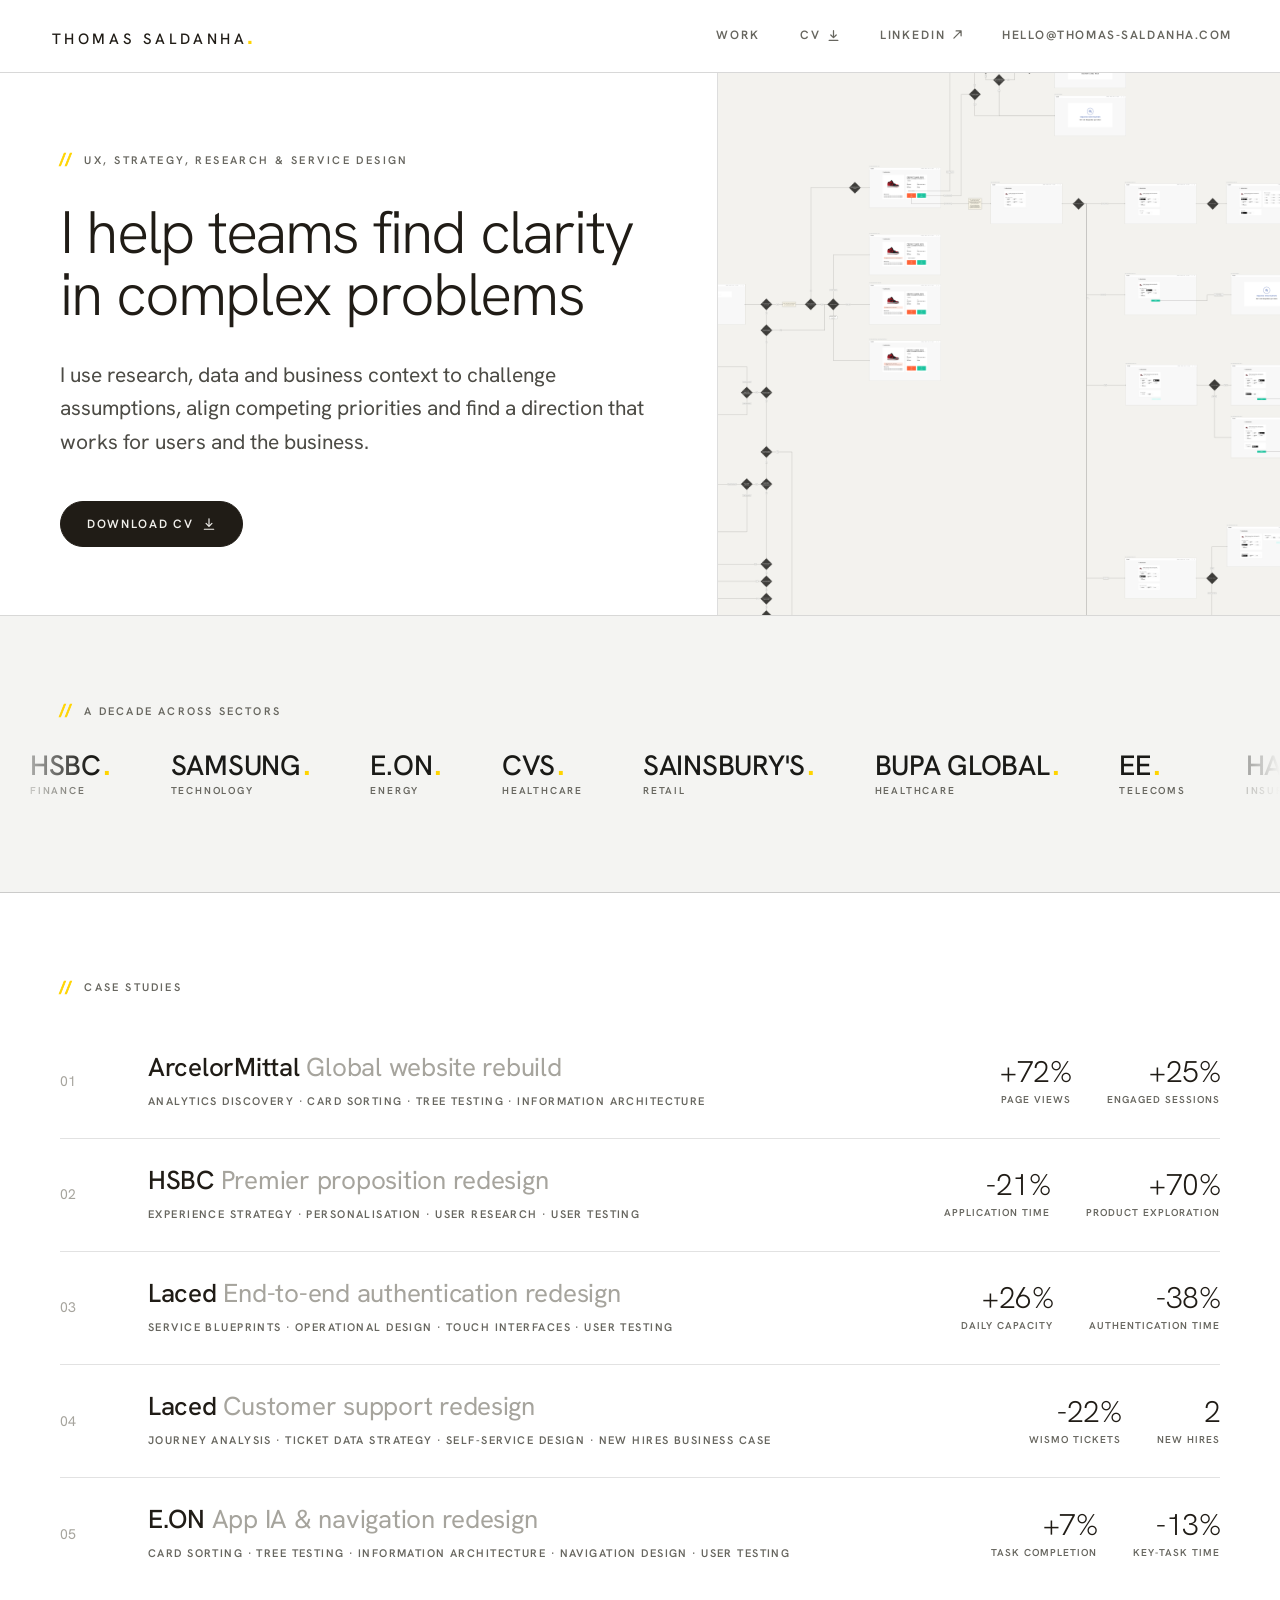
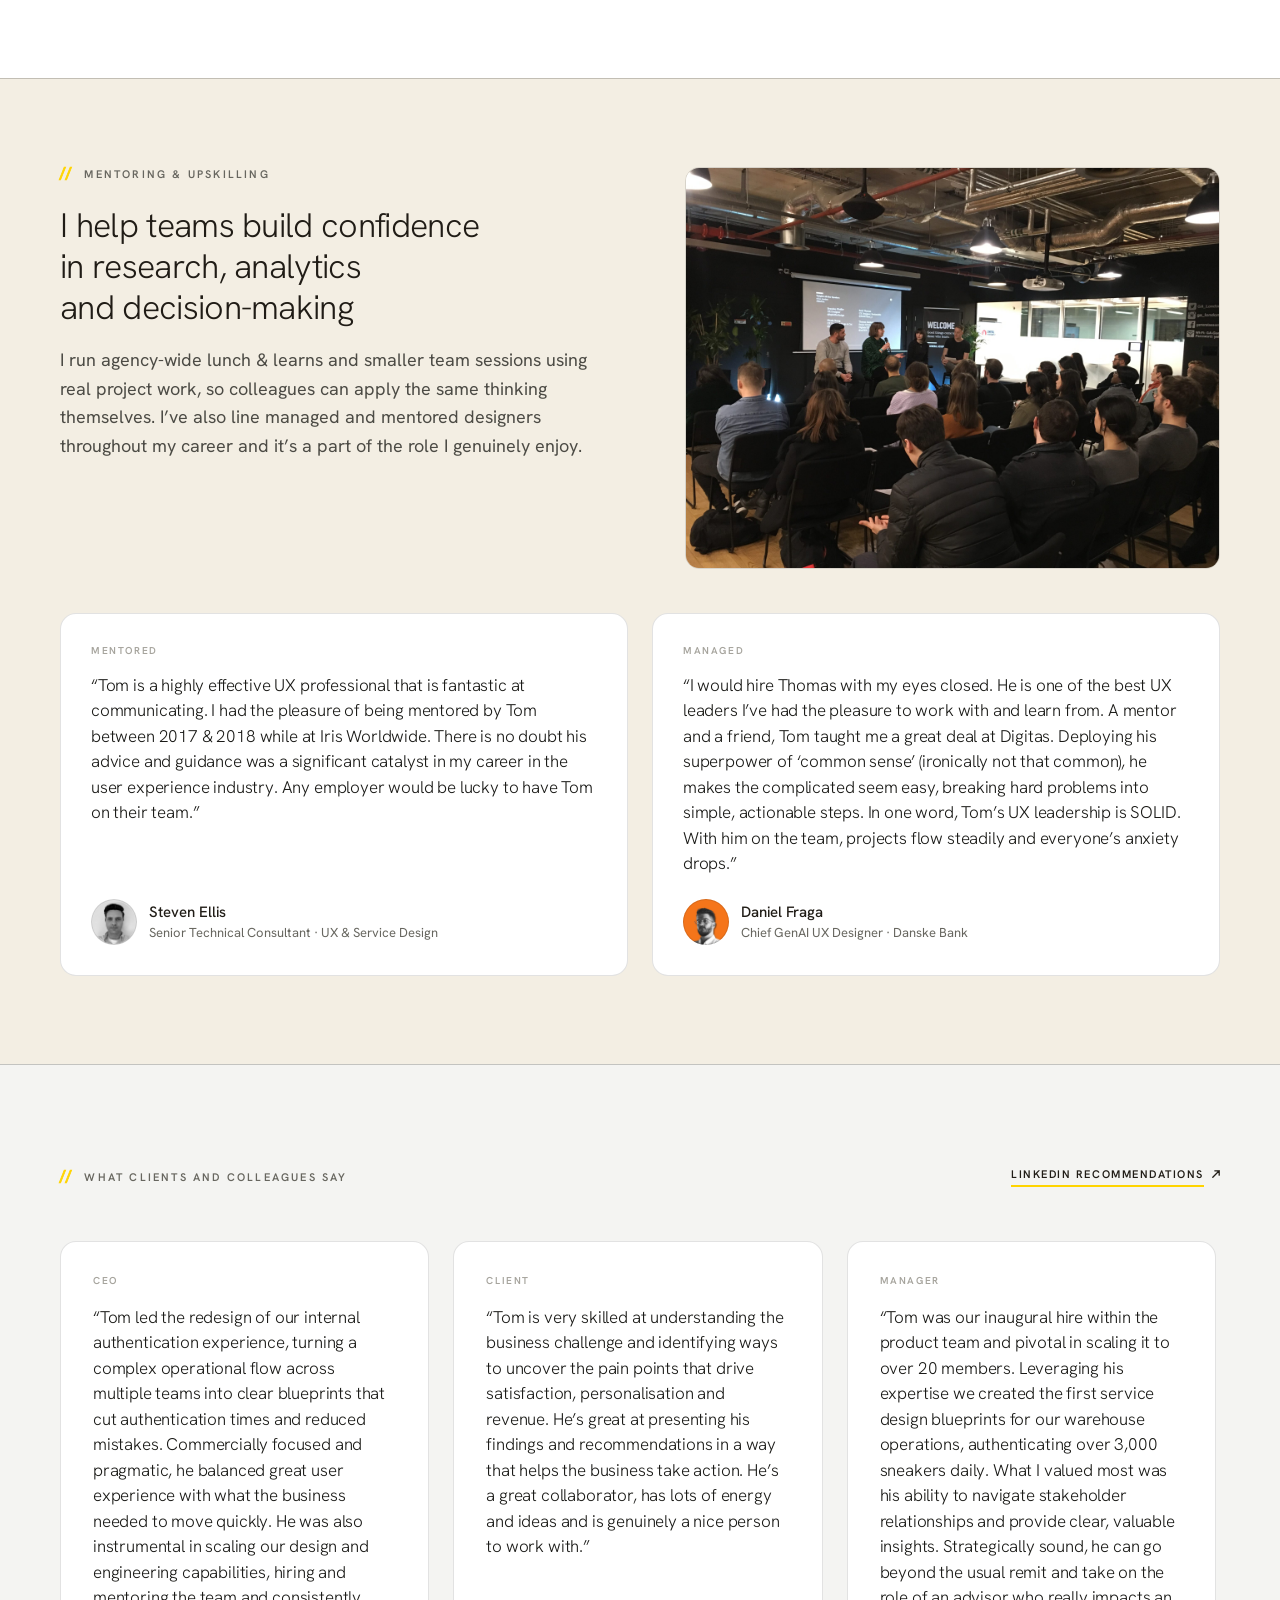
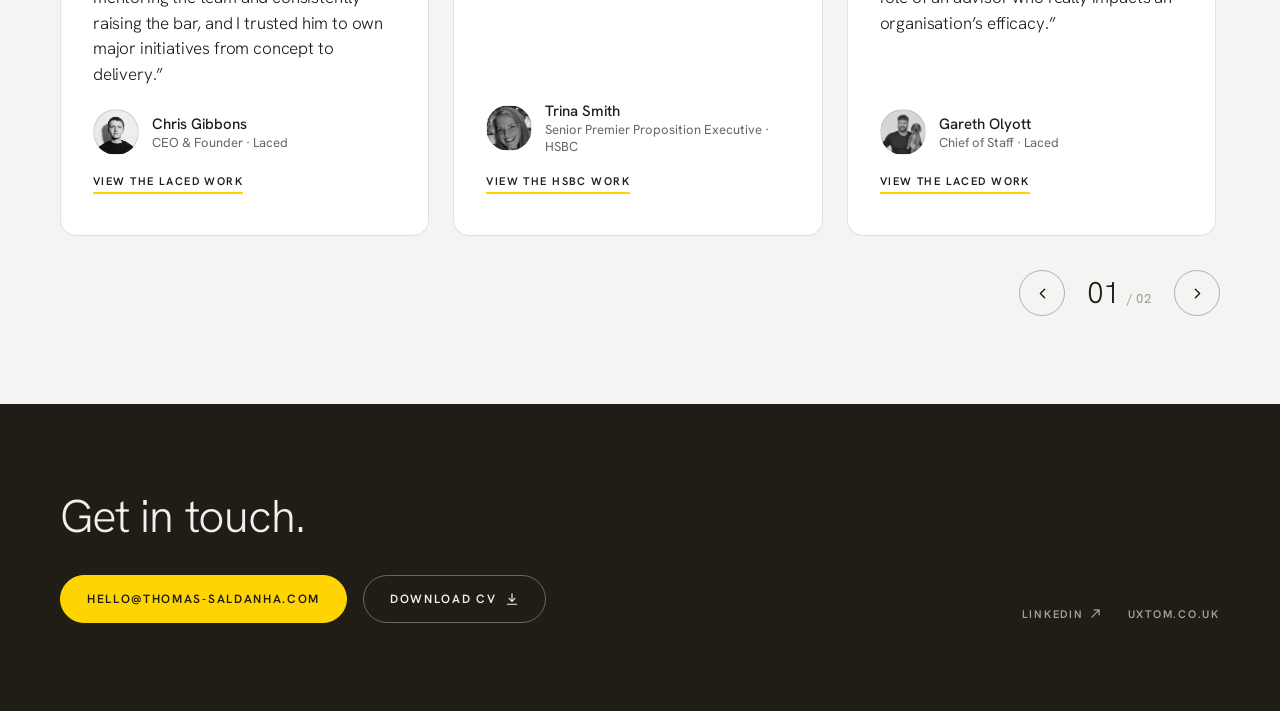
==== index.html @ 16b94a8b "Initial commit" ====
<!DOCTYPE html>
<html lang="en-GB">
<head>
<meta charset="utf-8">
<meta name="viewport" content="width=device-width, initial-scale=1">
<title>Thomas Saldanha · UX and product design leader</title>
<meta name="description" content="Thomas Saldanha, UX and product design leader in London. Research, strategy and service design for ArcelorMittal, HSBC, E.ON and Laced, and what each delivered.">
<meta name="google-site-verification" content="fc5AT7ZWq8FnnyHvEdb3cRI6tNl9PcYJxGD0JSu2aSY">
<!-- Canonical and share metadata. These are the only ABSOLUTE urls on the site;
     every other path is relative. Open Graph requires it: a relative og:image or
     og:url is ignored by every crawler, so they cannot follow the site's usual
     convention. This also means the share preview only resolves once the site is
     live at www.uxtom.co.uk. -->
<link rel="canonical" href="https://www.uxtom.co.uk/">
<meta property="og:type" content="website">
<meta property="og:site_name" content="Thomas Saldanha">
<meta property="og:locale" content="en_GB">
<meta property="og:url" content="https://www.uxtom.co.uk/">
<meta property="og:title" content="Thomas Saldanha · UX and product design leader">
<meta property="og:description" content="Thomas Saldanha, UX and product design leader in London. Research, strategy and service design for ArcelorMittal, HSBC, E.ON and Laced, and what each delivered.">
<meta name="twitter:card" content="summary_large_image">
<meta name="twitter:title" content="Thomas Saldanha · UX and product design leader">
<meta name="twitter:description" content="Thomas Saldanha, UX and product design leader in London. Research, strategy and service design for ArcelorMittal, HSBC, E.ON and Laced, and what each delivered.">
<meta property="og:image" content="https://www.uxtom.co.uk/og-image.png">
<meta property="og:image:width" content="1200">
<meta property="og:image:height" content="630">
<meta property="og:image:alt" content="Thomas Saldanha, UX and product design leader. I help teams find clarity in complex problems.">
<meta name="twitter:image" content="https://www.uxtom.co.uk/og-image.png">
<link rel="icon" href="favicon.ico" sizes="any">
<link rel="icon" type="image/png" sizes="32x32" href="favicon-32.png">
<link rel="icon" type="image/png" sizes="16x16" href="favicon-16.png">
<link rel="apple-touch-icon" sizes="180x180" href="apple-touch-icon.png">
<link rel="preconnect" href="https://fonts.googleapis.com">
<link rel="preconnect" href="https://fonts.gstatic.com" crossorigin="">
<link href="https://fonts.googleapis.com/css2?family=Hanken+Grotesk:wght@300;400;500;600;700&amp;display=swap" rel="stylesheet">
<link rel="stylesheet" href="styles.css">
<script>
/* Breakpoint contract (SHIP-MANIFEST.md):
     >= 1200px  the desktop design, bands edge to edge, content column capped at
                1680px (all of that is in styles.css, no JS involved)
     900–1199px the same desktop design, scaled proportionally to the viewport
     < 900px    the mobile design, its 440px column growing fluidly

   The 900–1199px band is a geometric scale, not a re-layout: the page is laid
   out at 1200px, the bottom of the desktop band, and then transformed, so
   nothing re-wraps and 1199px is continuous with 1200px. .viewport carries the
   resulting height (and clips the layout overflow, `clip` rather than `hidden`
   so it never becomes a scroll container that could jump on keyboard focus).

   Per-view count on the testimonial carousel is the one interactive value that
   differs between the two designs, so it is set here rather than in CSS. */
(function(){
  var W = 1200, MIN = 900, root = document.documentElement, page, host, last;

  /* Figures scale uniformly with the column. --k is the only thing computed
     here: a figure cell's current width over data-fit, the width it had at the
     authored 1320px. The CSS then zooms the cell by it, so the image inside
     keeps its authored geometry and simply paints larger. It has to be computed
     in script because CSS cannot divide one length by another.

     Measuring the zoomed element is not circular: zoom scales an element's
     contents, not the box its parent lays out, so the rect stays the track
     width whatever --k is. */
  function figures(w){
    /* --bleed is the distance from the capped column's edge to the viewport's,
       for the modules drawn to run off the page. It has to be measured here
       rather than written in CSS: the same max((100% - cap) / 2) the bands use
       would re-resolve its 100% against whichever child read it. */
    var p = document.querySelector('.page');
    if (p) p.style.setProperty('--bleed',
      Math.max(0, (p.getBoundingClientRect().width - 1680) / 2).toFixed(2) + 'px');
    document.querySelectorAll('[data-fit]').forEach(function(el){
      if (w < MIN){ el.style.removeProperty('--k'); return; }
      var k = Math.max(1, el.getBoundingClientRect().width / parseFloat(el.getAttribute('data-fit')));
      el.style.setProperty('--k', k.toFixed(4));
    });
  }

  function fit(){
    page = page || document.querySelector('.page');
    host = host || document.querySelector('.viewport');
    /* The breakpoint has to be decided the way the media query decides it.
       A media query measures innerWidth, which includes a classic scrollbar;
       documentElement.clientWidth excludes it. Between them the CSS served the
       desktop design while this script still thought it was mobile, so .page
       stayed 1200px wide, unscaled, inside an 885px viewport and .viewport
       clipped the right third away. So: innerWidth picks the design, and
       clientWidth, the box the page actually has to fit in, sets the scale. */
    var w = innerWidth || root.clientWidth, desktop = w >= MIN,
        s = desktop ? Math.min(1, root.clientWidth / W) : 1;
    if (s !== last){ root.style.setProperty('--page-scale', String(s)); last = s; }
    figures(w);
    if (page && host) host.style.height = s < 1 ? Math.ceil(page.offsetHeight * s) + 'px' : '';
    var t = document.querySelector('[data-carousel-track-el="tst"]');
    if (t) t.setAttribute('data-carousel-perview', desktop ? '3' : '1');
  }
  fit();
  addEventListener('resize', fit);
  addEventListener('load', fit);
  document.addEventListener('DOMContentLoaded', function(){
    fit();
    /* catches height changes from font/image load and width changes that fire no
       resize event, such as the scrollbar appearing */
    if (window.ResizeObserver){
      var ro = new ResizeObserver(fit);
      ro.observe(document.querySelector('.page'));
      ro.observe(root);
    }
  });
})();
</script>
<!-- Microsoft Clarity, project y4a8k7mdho. Session recording and heatmaps.
     Loads async and injects its own tag, so it cannot block first paint; it sits
     at the end of <head> so it never competes with the stylesheet or the fonts
     for the connection. The only third-party request on the site besides Google
     Fonts. Sets cookies and records behaviour, so it is in scope for GDPR
     consent: there is no cookie banner on this site, which was a deliberate
     call, not an oversight. -->
<script type="text/javascript">
    (function(c,l,a,r,i,t,y){
        c[a]=c[a]||function(){(c[a].q=c[a].q||[]).push(arguments)};
        t=l.createElement(r);t.async=1;t.src="https://www.clarity.ms/tag/"+i;
        y=l.getElementsByTagName(r)[0];y.parentNode.insertBefore(t,y);
    })(window, document, "clarity", "script", "y4a8k7mdho");
</script>
</head>
<body>

<div class="viewport">
<div class="page">

  <header class="nav">
    <a class="brand" href="./">Thomas Saldanha<span class="brand-dot">.</span></a>
    <nav class="nav-links">
      <a href="#work"><span>Work</span></a>
      <a class="nav-cv" href="cv/thomas-saldanha-cv.pdf" target="_blank" rel="noopener"><span>CV</span><svg width="13" height="13" viewBox="0 0 24 24" fill="none" stroke="currentColor" stroke-width="2.3" stroke-linecap="round" stroke-linejoin="round" class="dl13" aria-hidden="true"><path d="M12 3v12"></path><path d="M7 11l5 5 5-5"></path><path d="M4 21h16"></path></svg></a>
      <a class="nav-linkedin" href="https://www.linkedin.com/in/thomassaldanha/" target="_blank" rel="noopener"><span>LinkedIn</span><svg width="9" height="9" viewBox="0 0 10 10" fill="none" class="ext9" aria-hidden="true"><path d="M1 9L9 1M9 1H3.5M9 1V6.5" stroke="currentColor" stroke-width="1.4" stroke-linecap="round" stroke-linejoin="round"></path></svg></a>
      <a class="nav-email" href="mailto:hello@thomas-saldanha.com"><span>hello@thomas-saldanha.com</span></a>
    </nav>
    <button class="nav-burger" type="button" data-nav-toggle aria-label="Open menu" aria-expanded="false" aria-controls="nav-menu"><span></span><span></span></button>
  </header>

  <section class="hero">
    <div class="hero-copy">
      <div class="kicker-row kicker-row--hero"><span class="mark">//</span><span class="kicker kicker--hero">UX, Strategy, research &amp; service design</span></div>
      <h1 class="hero-title">I help teams find clarity in complex problems</h1>
      <p class="hero-lede">I use research, data and business context to challenge assumptions, align competing priorities and find a direction that works for users and the business.</p>
      <div class="hero-cta">
        <a class="btn-outline" href="cv/thomas-saldanha-cv.pdf" target="_blank" rel="noopener"><span class="btn-outline-label">Download CV</span><svg width="14" height="14" viewBox="0 0 24 24" fill="none" stroke="currentColor" stroke-width="2" stroke-linecap="round" stroke-linejoin="round" class="icon14" aria-hidden="true"><path d="M12 3v12"></path><path d="M7 11l5 5 5-5"></path><path d="M4 21h16"></path></svg></a>
      </div>
    </div>
    <div class="hero-media" data-fit="580.8"><img src="./screenshot-2026-06-30-at-15-13-18-mr4y82zv.png" alt="Service-design decision logic from a Laced returns and authentication project"></div>
  </section>

  <section class="marquee-band">
    <div class="kicker-row kicker-row--marquee"><span class="mark">//</span><span class="kicker kicker--marquee">A decade across sectors</span></div>
    <div class="marquee">
      <div class="marquee-track">
        <span class="mq-item"><span class="mq-col"><span class="mq-name">HSBC</span><span class="mq-sector">Finance</span></span></span>
        <span class="mq-item"><span class="mq-col"><span class="mq-name">Samsung</span><span class="mq-sector">Technology</span></span></span>
        <span class="mq-item"><span class="mq-col"><span class="mq-name">E.ON</span><span class="mq-sector">Energy</span></span></span>
        <span class="mq-item"><span class="mq-col"><span class="mq-name">CVS</span><span class="mq-sector">Healthcare</span></span></span>
        <span class="mq-item"><span class="mq-col"><span class="mq-name">Sainsbury's</span><span class="mq-sector">Retail</span></span></span>
        <span class="mq-item"><span class="mq-col"><span class="mq-name">Bupa Global</span><span class="mq-sector">Healthcare</span></span></span>
        <span class="mq-item"><span class="mq-col"><span class="mq-name">EE</span><span class="mq-sector">Telecoms</span></span></span>
        <span class="mq-item"><span class="mq-col"><span class="mq-name">Hastings Direct</span><span class="mq-sector">Insurance</span></span></span>
        <span class="mq-item"><span class="mq-col"><span class="mq-name">WACOM</span><span class="mq-sector">Technology</span></span></span>
        <span class="mq-item"><span class="mq-col"><span class="mq-name">ArcelorMittal</span><span class="mq-sector">Steel</span></span></span>
        <span class="mq-item"><span class="mq-col"><span class="mq-name">IMI</span><span class="mq-sector">Engineering</span></span></span>
        <span class="mq-half" aria-hidden="true">
          <span class="mq-item"><span class="mq-col"><span class="mq-name">HSBC</span><span class="mq-sector">Finance</span></span></span>
          <span class="mq-item"><span class="mq-col"><span class="mq-name">Samsung</span><span class="mq-sector">Technology</span></span></span>
          <span class="mq-item"><span class="mq-col"><span class="mq-name">E.ON</span><span class="mq-sector">Energy</span></span></span>
          <span class="mq-item"><span class="mq-col"><span class="mq-name">CVS</span><span class="mq-sector">Healthcare</span></span></span>
          <span class="mq-item"><span class="mq-col"><span class="mq-name">Sainsbury's</span><span class="mq-sector">Retail</span></span></span>
          <span class="mq-item"><span class="mq-col"><span class="mq-name">Bupa Global</span><span class="mq-sector">Healthcare</span></span></span>
          <span class="mq-item"><span class="mq-col"><span class="mq-name">EE</span><span class="mq-sector">Telecoms</span></span></span>
          <span class="mq-item"><span class="mq-col"><span class="mq-name">Hastings Direct</span><span class="mq-sector">Insurance</span></span></span>
          <span class="mq-item"><span class="mq-col"><span class="mq-name">WACOM</span><span class="mq-sector">Technology</span></span></span>
          <span class="mq-item"><span class="mq-col"><span class="mq-name">ArcelorMittal</span><span class="mq-sector">Steel</span></span></span>
          <span class="mq-item"><span class="mq-col"><span class="mq-name">IMI</span><span class="mq-sector">Engineering</span></span></span>
        </span>
      </div>
      <div class="marquee-fade marquee-fade--l"></div>
      <div class="marquee-fade marquee-fade--r"></div>
    </div>
  </section>

  <section class="work" id="work">
    <div class="work-head"><div class="kicker-row"><span class="mark">//</span><span class="kicker kicker--work">Case studies</span></div></div>

    <a class="row" href="work/arcelormittal/">
      <span class="row-num">01</span>
      <div class="row-main">
        <div class="row-title">ArcelorMittal <span class="row-sub">Global website rebuild</span></div>
        <div class="row-disc">Analytics discovery · Card sorting · Tree testing · Information architecture</div>
      </div>
      <div class="row-metrics">
        <div><div class="metric-n">+72%</div><div class="metric-l">Page views</div></div>
        <div><div class="metric-n">+25%</div><div class="metric-l">Engaged sessions</div></div>
      </div>
      <span class="row-more"><span>View case study</span></span>
    </a>

    <a class="row" href="work/hsbc-premier/">
      <span class="row-num">02</span>
      <div class="row-main">
        <div class="row-title">HSBC <span class="row-sub">Premier proposition redesign</span></div>
        <div class="row-disc">Experience strategy · Personalisation · User research · User testing</div>
      </div>
      <div class="row-metrics">
        <div><div class="metric-n">-21%</div><div class="metric-l">Application time</div></div>
        <div><div class="metric-n">+70%</div><div class="metric-l">Product exploration</div></div>
      </div>
      <span class="row-more"><span>View case study</span></span>
    </a>

    <a class="row" href="work/laced-authentication/">
      <span class="row-num">03</span>
      <div class="row-main">
        <div class="row-title">Laced <span class="row-sub">End-to-end authentication redesign</span></div>
        <div class="row-disc">Service blueprints · Operational design · Touch interfaces · user testing</div>
      </div>
      <div class="row-metrics">
        <div><div class="metric-n">+26%</div><div class="metric-l">Daily capacity</div></div>
        <div><div class="metric-n">-38%</div><div class="metric-l">Authentication time</div></div>
      </div>
      <span class="row-more"><span>View case study</span></span>
    </a>

    <a class="row" href="work/laced-customer-support/">
      <span class="row-num">04</span>
      <div class="row-main">
        <div class="row-title">Laced <span class="row-sub">Customer support redesign</span></div>
        <div class="row-disc">Journey analysis · Ticket data strategy · Self-service design · New hires business case</div>
      </div>
      <div class="row-metrics">
        <div><div class="metric-n">-22%</div><div class="metric-l">WISMO tickets</div></div>
        <div><div class="metric-n">2</div><div class="metric-l">New hires</div></div>
      </div>
      <span class="row-more"><span>View case study</span></span>
    </a>

    <a class="row" href="work/eon-app-ia/">
      <span class="row-num">05</span>
      <div class="row-main">
        <div class="row-title">E.ON <span class="row-sub">App IA &amp; navigation redesign</span></div>
        <div class="row-disc">Card sorting · Tree testing · Information architecture · Navigation design · User testing</div>
      </div>
      <div class="row-metrics">
        <div><div class="metric-n">+7%</div><div class="metric-l">Task completion</div></div>
        <div><div class="metric-n">-13%</div><div class="metric-l">Key-task time</div></div>
      </div>
      <span class="row-more"><span>View case study</span></span>
    </a>

    <!-- Row 06, the "How I make strategic decisions" article, is out for now at
         Thomas's request (17 Aug 2026) and will be re-added later. Its .row--article
         styling, the Article tag and the read-time treatment all stay in
         styles.css section 5 so it can go straight back in as row 06. -->
  </section>

  <section class="mentoring">
    <div class="mentor-grid">
      <div class="mentor-intro">
        <div class="kicker-row kicker-row--mentor"><span class="mark">//</span><span class="kicker kicker--mentor">Mentoring &amp; upskilling</span></div>
        <h2 class="mentor-title">I help teams build confidence in research, analytics and decision-making</h2>
        <p class="mentor-lede">I run agency-wide lunch &amp; learns and smaller team sessions using real project work, so colleagues can apply the same thinking themselves. I’ve also line managed and mentored designers throughout my career and it’s a part of the role I genuinely enjoy.</p>
      </div>
      <div class="mentor-media" data-fit="554.1463"><img src="images/ga-talk.jpg" alt="Speaking at a General Assembly panel in London"></div>
      <!-- HIDDEN UNTIL writing/ AND writing/user-research-and-testing/ ARRIVE
           (17 Aug 2026). Delete these two comment lines to restore, and replace
           the second pill's placeholder label "Second document" with the real one.
           The whole .mentor-res cell is commented out, not just the pills: the
           "Resources from my talks" label would otherwise sit on its own with
           nothing under it. .mentor-media spans both grid rows, so it keeps its
           height and the layout holds without this cell.
      <div class="mentor-res">
        <div class="mentor-res-label">Resources from my talks</div>
        <div class="pills">
          <a class="pill" href="writing/user-research-and-testing/"><span class="pill-label">User Research &amp; Testing</span></a>
          <a class="pill pill--2" href="writing/"><span class="pill-label">Second document</span></a>
        </div>
      </div>
      -->
    </div>

    <div class="mentor-cards">
      <div class="card">
        <div class="card-label card-label--faint">Mentored</div>
        <div class="quote">“Tom is a highly effective UX professional that is fantastic at communicating. I had the pleasure of being mentored by Tom between 2017 &amp; 2018 while at Iris Worldwide. There is no doubt his advice and guidance was a significant catalyst in my career in the user experience industry. Any employer would be lucky to have Tom on their team.”</div>
        <div class="byline byline--mentor"><div class="avatar avatar--steven"></div><div><div class="byline-name">Steven Ellis</div><div class="byline-role byline-role--mentor">Senior Technical Consultant · UX &amp; Service Design</div></div></div>
      </div>
      <div class="card">
        <div class="card-label card-label--faint">Managed</div>
        <div class="quote">“I would hire Thomas with my eyes closed. He is one of the best UX leaders I’ve had the pleasure to work with and learn from. A mentor and a friend, Tom taught me a great deal at Digitas. Deploying his superpower of ‘common sense’ (ironically not that common), he makes the complicated seem easy, breaking hard problems into simple, actionable steps. In one word, Tom’s UX leadership is SOLID.<span class="desk-tail"> With him on the team, projects flow steadily and everyone’s anxiety drops.</span>”</div>
        <div class="byline byline--mentor"><div class="avatar avatar--daniel"></div><div><div class="byline-name">Daniel Fraga</div><div class="byline-role byline-role--mentor">Chief GenAI UX Designer · Danske Bank</div></div></div>
      </div>
    </div>
  </section>

  <section class="testimonials">
    <div class="tst-head">
      <div class="kicker-row kicker-row--tst"><span class="mark">//</span><span class="kicker kicker--tst">What clients and colleagues say</span></div>
      <a class="marklink tst-link" href="https://www.linkedin.com/in/thomassaldanha/details/recommendations/" target="_blank" rel="noopener"><span>LinkedIn recommendations</span><svg width="8" height="8" viewBox="0 0 10 10" fill="none" class="ext8" aria-hidden="true"><path d="M1 9L9 1M9 1H3.5M9 1V6.5" stroke="currentColor" stroke-width="1.6" stroke-linecap="round" stroke-linejoin="round"></path></svg></a>
    </div>

    <div data-carousel-track-el="tst" data-carousel-perview="3" class="ts-carousel-track tst-track">
      <div data-carousel-card="" class="card tst-card">
        <div class="card-label card-label--faint">CEO</div>
        <div class="quote">“Tom led the redesign of our internal authentication experience, turning a complex operational flow across multiple teams into clear blueprints that cut authentication times and reduced mistakes. Commercially focused and pragmatic, he balanced great user experience with what the business needed to move quickly. He was also instrumental in scaling our design and engineering capabilities, hiring and mentoring the team and consistently raising the bar, and I trusted him to own major initiatives from concept to delivery.”</div>
        <div class="byline"><div class="avatar avatar--chris"></div><div><div class="byline-name">Chris Gibbons</div><div class="byline-role">CEO &amp; Founder · Laced</div></div></div>
        <a class="marklink card-link" href="work/laced-authentication/"><span>View the Laced work</span></a>
      </div>
      <div data-carousel-card="" class="card tst-card">
        <div class="card-label card-label--faint">Client</div>
        <div class="quote">“Tom is very skilled at understanding the business challenge and identifying ways to uncover the pain points that drive satisfaction, personalisation and revenue. He’s great at presenting his findings and recommendations in a way that helps the business take action. He’s a great collaborator, has lots of energy and ideas and is genuinely a nice person to work with.”</div>
        <div class="byline"><div class="avatar avatar--trina"></div><div><div class="byline-name">Trina Smith</div><div class="byline-role">Senior Premier Proposition Executive · HSBC</div></div></div>
        <a class="marklink card-link" href="work/hsbc-premier/"><span>View the HSBC work</span></a>
      </div>
      <div data-carousel-card="" class="card tst-card">
        <div class="card-label card-label--faint">Manager</div>
        <div class="quote">“Tom was our inaugural hire within the product team and pivotal in scaling it to over 20 members. Leveraging his expertise we created the first service design blueprints for our warehouse operations, authenticating over 3,000 sneakers daily. What I valued most was his ability to navigate stakeholder relationships and provide clear, valuable insights. Strategically sound, he can go beyond the usual remit and take on the role of an advisor who really impacts an organisation’s efficacy.”</div>
        <div class="byline"><div class="avatar avatar--gareth"></div><div><div class="byline-name">Gareth Olyott</div><div class="byline-role">Chief of Staff · Laced</div></div></div>
        <a class="marklink card-link" href="work/laced-authentication/"><span>View the Laced work</span></a>
      </div>
      <div data-carousel-card="" class="card tst-card">
        <div class="card-label">Colleague</div>
        <div class="quote">“Tom is one of the best UX designers I’ve had the pleasure to work with, the strongest strategist, capable of finding the very best solution to any challenge. What he does best is dealing with customers: a natural-born communicator, clients love him because he’s honest, transparent and projects confidence. I’ve worked with him across HSBC Premier and E.ON, and he’s easily one of the best colleagues I ever had. Any company would be lucky to have him.”</div>
        <div class="byline"><div class="avatar avatar--borja"></div><div><div class="byline-name">Borja Sampedro</div><div class="byline-role">Experience Design &amp; Strategy Lead · Lloyds Bank</div></div></div>
        <a class="marklink card-link" href="work/eon-app-ia/"><span>View the E.ON work</span></a>
      </div>
      <div data-carousel-card="" class="card tst-card">
        <div class="card-label">Colleague</div>
        <div class="quote">“I worked with Tom for two years at SampsonMay when he joined as UX director. He immediately gave the business clarity on all aspects of UX, from ‘lunch and learn’ sessions on the fundamentals of a sound approach to research, testing and auditing, to deeper-dive sessions with the design team around data analysis. He is a capable and personable UX practitioner and advocate with a clear background and pedigree. I’d happily work with him again.”</div>
        <div class="byline"><div class="avatar avatar--alex"></div><div><div class="byline-name">Alex Wastell</div><div class="byline-role">Senior Product Designer · SampsonMay</div></div></div>
        <a class="marklink card-link" href="work/arcelormittal/"><span>View the ArcelorMittal work</span></a>
      </div>
      <div aria-hidden="true" class="tst-spacer"></div>
    </div>

    <div class="tst-nav">
      <button data-carousel-nav="prev" data-carousel-track="[data-carousel-track-el='tst']" aria-label="Previous testimonial" class="tst-btn"><svg width="17" height="17" viewBox="0 0 24 24" fill="none" stroke="currentColor" stroke-width="2" stroke-linecap="round" stroke-linejoin="round" class="icon17" aria-hidden="true"><path d="M15 18l-6-6 6-6"></path></svg></button>
      <div class="tst-frac"><span data-carousel-frac="tst" class="tst-frac-n">01</span><span class="tst-frac-t tst-frac-t--d">/ 02</span><span class="tst-frac-t tst-frac-t--m">/ 05</span></div>
      <button data-carousel-nav="next" data-carousel-track="[data-carousel-track-el='tst']" aria-label="Next testimonial" class="tst-btn"><svg width="17" height="17" viewBox="0 0 24 24" fill="none" stroke="currentColor" stroke-width="2" stroke-linecap="round" stroke-linejoin="round" class="icon17" aria-hidden="true"><path d="M9 18l6-6-6-6"></path></svg></button>
    </div>
  </section>

  <footer class="footer">
    <div class="footer-main">
      <div class="footer-line">Get in touch.</div>
      <div class="footer-cta">
        <a class="btn-solid" href="mailto:hello@thomas-saldanha.com">hello@thomas-saldanha.com</a>
        <a class="btn-ghost" href="cv/thomas-saldanha-cv.pdf" target="_blank" rel="noopener"><span class="btn-ghost-label">Download CV</span><svg width="14" height="14" viewBox="0 0 24 24" fill="none" stroke="currentColor" stroke-width="2" stroke-linecap="round" stroke-linejoin="round" class="icon14" aria-hidden="true"><path d="M12 3v12"></path><path d="M7 11l5 5 5-5"></path><path d="M4 21h16"></path></svg></a>
      </div>
    </div>
    <div class="footer-links">
      <a href="https://www.linkedin.com/in/thomassaldanha/" target="_blank" rel="noopener"><span>LinkedIn</span><svg width="9" height="9" viewBox="0 0 10 10" fill="none" class="ext9" aria-hidden="true"><path d="M1 9L9 1M9 1H3.5M9 1V6.5" stroke="currentColor" stroke-width="1.4" stroke-linecap="round" stroke-linejoin="round"></path></svg></a>
      <a href="https://www.uxtom.co.uk" target="_blank" rel="noopener"><span>uxtom.co.uk</span></a>
    </div>
  </footer>

</div>
</div>

<script src="cs-interactions.js"></script>
<script src="ts-carousel.js"></script>

<!-- Mobile menu open state (Nav Options.dc.html, option 2g). A direct child of
     body, outside .viewport, so a transformed .page can never become its
     containing block; display:none above 900px. Driven by nav-menu.js. -->
<div class="nav-menu" id="nav-menu" role="dialog" aria-modal="true" aria-label="Menu" hidden>
  <div class="nav-menu-top">
    <a class="brand" href="./">Thomas Saldanha<span class="brand-dot">.</span></a>
    <button class="nav-close" type="button" data-nav-close aria-label="Close menu">
      <svg width="17" height="17" viewBox="0 0 18 18" fill="none" aria-hidden="true"><path d="M1 1l16 16M17 1L1 17" stroke="currentColor" stroke-width="1.6" stroke-linecap="round"></path></svg>
    </button>
  </div>
  <nav class="nav-menu-links" aria-label="Site">
    <a href="#work"><span class="nav-menu-u">Work</span></a>
    <a href="cv/thomas-saldanha-cv.pdf" target="_blank" rel="noopener"><span class="nav-menu-li"><span class="nav-menu-u">CV</span><svg width="16" height="16" viewBox="0 0 24 24" fill="none" stroke="currentColor" stroke-width="2.1" stroke-linecap="round" stroke-linejoin="round" aria-hidden="true"><path d="M12 3v12"></path><path d="M7 11l5 5 5-5"></path><path d="M4 21h16"></path></svg></span></a>
    <a href="https://www.linkedin.com/in/thomassaldanha/" target="_blank" rel="noopener"><span class="nav-menu-li"><span class="nav-menu-u">LinkedIn</span><svg width="10" height="10" viewBox="0 0 10 10" fill="none" class="ext9" aria-hidden="true"><path d="M1 9L9 1M9 1H3.5M9 1V6.5" stroke="currentColor" stroke-width="1.4" stroke-linecap="round" stroke-linejoin="round"></path></svg></span></a>
    <a href="mailto:hello@thomas-saldanha.com"><span class="nav-menu-u">hello@thomas-saldanha.com</span></a>
  </nav>
  <div class="nav-menu-foot">London, United Kingdom</div>
</div>
<script src="nav-menu.js"></script>
</body>
</html>
---- styles.css ----
/* uxtom.co.uk — homepage
   Built from _design/Homepage Desktop.dc.html (authored 1320px) and
   _design/Homepage Mobile.dc.html (authored on a 440px column).
   Every value here is lifted from those two files unchanged.

   Breakpoint contract (SHIP-MANIFEST.md):
     >= 1320px  desktop design 1:1, centred (1320px is this page's authored width)
     900–1319px the same desktop design, scaled proportionally by `zoom` (see index.html)
     < 900px    the mobile design, its 440px column growing fluidly
   There is no intermediate layout: the only reflow is the single switch at 900px. */


/* ============================================================
   1. Base (from the design helmet, minus the review-board chrome)
   ============================================================ */

html,body{margin:0}
/* iOS Safari inflates text it judges too small for its block, which no desktop
   browser does. On a design tuned to the pixel that is never wanted, and it broke
   ArcelorMittal step 05: .m-chartfit scales the task-summary chart to zoom:.72,
   so its 10px task labels paint at 7.2px, iOS grew them, their zoom-scaled 31.7px
   boxes did not, and "Task 1" wrapped onto two lines on an iPhone while looking
   correct everywhere else. 100% means "render the size I asked for". */
html{-webkit-text-size-adjust:100%;text-size-adjust:100%}
body{background:#ffffff;font-family:'Hanken Grotesk',system-ui,sans-serif;-webkit-font-smoothing:antialiased}
/* Anchors carry no underline of their own. The case-study design files set this
   in their helmet; the homepage design file omits it, which is a bug in that
   file rather than intent: it leaves the browser's dark default underline under
   every anchor that has not reset it locally, most visibly the hero's Download
   CV, whose own span already carries the yellow 2px rule the design wants.
   Underline where the system asks for one, never by default. */
a{color:#1a1a17;text-decoration:none}
a:hover{color:#1a1a17}
a:focus-visible,button:focus-visible,[tabindex]:focus-visible{outline:2px solid #ffd400;outline-offset:3px;border-radius:3px}
button[data-tabgroup],button[data-tab],button[data-carousel-nav]{min-height:44px}

@media (prefers-reduced-motion: reduce){*,*::before,*::after{animation-duration:.001ms!important;animation-iteration-count:1!important;transition-duration:.001ms!important;scroll-behavior:auto!important}}

@keyframes ts-marq{from{transform:translateX(0)}to{transform:translateX(-50%)}}

.ts-carousel-track{scrollbar-width:none;-ms-overflow-style:none}
.ts-carousel-track::-webkit-scrollbar{display:none}

/* Full-bleed bands, capped column (SHIP-MANIFEST.md).
   Every band spans the viewport. The content inside is capped and centred: each
   band keeps its authored vertical padding and gains the manifest's computed
   horizontal one, with the homepage's 60px gutter. Below the cap the calc goes
   negative and max() falls back to the plain gutter, so no breakpoint is needed.
   Bands whose content is flush to the column (the hero grid, the marquee, the
   case-study index) take the same rule with a zero gutter; their own children
   carry the 60px inset. */
:root{--cap:1680px;--gutter:60px;--nav-gutter:48px}
.viewport{overflow:clip}
/* --auth is the viewport width this page's desktop design was drawn at, and it
   is where every data-fit number below comes from.

   Figures scale uniformly with the column (SHIP-MANIFEST, "Figures scale
   uniformly with the column"): each figure cell carries data-fit, the width it
   had at --auth, the page script divides its current width by that to get --k,
   and the cell is zoomed by it. Because the zoom is on the cell, everything
   inside lays out at exactly its authored size and paints --k times larger:
   padding, fixed heights, percentage crops, tile gaps, stagger offsets, arc
   geometry and bar widths are all untouched, and the aspect ratio is preserved,
   so nothing re-crops. This is the .m-chartfit pattern the mobile pages use.

   Interactive controls are not figures. Where a cell holds both a control and
   the evidence it drives, the cell computes --k but is not itself zoomed: it
   scales its own padding so the evidence still lands on the same edges, the
   control sits outside the zoom at its authored size, and .cs-fig wraps the
   evidence alone. See .am-s03-viz and .am-s05-viz. */
.page{width:100%;background:#ffffff;color:#201C16;--auth:1320px}

/* 900–1199px: the desktop design is laid out at 1200px, the bottom of its own
   band, and scaled geometrically, so nothing re-wraps and 1199px is continuous
   with 1200px. .viewport carries the scaled height (set in index.html) and clips
   the layout overflow. `clip`, not `hidden`: it must not become a scroll
   container that could jump on keyboard focus. */
@media (min-width: 900px) and (max-width: 1199px){
  .page{width:1200px;margin:0 auto;transform-origin:top left;transform:scale(var(--page-scale,1))}
}

/* icons */
.ext9{flex:none;margin-bottom:3px}
.ext8{flex:none;align-self:center;margin-bottom:6px}
.icon14{flex:none}
.icon17{flex:none}

/* shared: yellow // mark + tracked-caps kicker */
.kicker-row{display:flex;align-items:center;gap:10px}
.mark{color:#ffd400;font:800 14px/1 'Hanken Grotesk';letter-spacing:0.16em;position:relative;top:-2px;-webkit-text-stroke:0.8px #ffd400}
.kicker{font:600 11px 'Hanken Grotesk';letter-spacing:.2em;text-transform:uppercase;color:#67665f}
.kicker--hero{font:600 11px/1 'Hanken Grotesk';letter-spacing:.22em}
.kicker--work{font:600 11px/1 'Hanken Grotesk';letter-spacing:.2em}

/* elements that exist in one design only */
.nav-burger,.row-more,.row-artmeta,.tst-frac-t--m{display:none}


/* ============================================================
   2. Nav
   ============================================================ */

.nav{display:flex;justify-content:space-between;align-items:center;padding:24px 48px;border-bottom:1px solid rgba(18,18,16,.16);padding-inline:max(var(--nav-gutter), calc((100% - var(--cap)) / 2 + var(--nav-gutter)))}
.brand{font:500 15px/1 'Hanken Grotesk';letter-spacing:.24em;text-transform:uppercase;padding-left:.24em;text-decoration:none}
.brand,.brand:hover{color:#201C16}
.brand-dot{color:#ffd400;font-size:24px;font-weight:700;letter-spacing:0;margin-left:-.04em}

/* 12px, up from the authored 11px (17 Aug 2026; 16, 14 and 10px were tried on the
   way). Site-wide: one rule serves the homepage and all five case studies. Mobile
   is unaffected, the links sit behind the burger. */
.nav-links{display:flex;gap:40px;align-items:center;font:600 12px/1 'Hanken Grotesk';letter-spacing:.16em;text-transform:uppercase;color:#67665f}
.nav-links a{display:inline-flex;align-items:center;color:#67665f;transition:color .18s ease}
.nav-links a:hover{color:#1a1a17}
.nav-links a > span{padding-bottom:3px;margin-bottom:-3px;border-bottom:2px solid transparent;transition:border-color .18s ease}
.nav-links a:hover > span{border-bottom-color:#ffd400}
.nav-linkedin{gap:7px}
/* CV, with the download glyph. 13px against the external arrow's 9px because the
   two shapes carry differently: the arrow is a single diagonal that reads at any
   size, this is an arrow over a baseline and needs the height or it looks
   undersized beside it. At 11px it did. stroke-width 2.3 on its 24-unit viewBox
   draws at 1.25px, matching the arrow's 1.26px, so the two sit at the same
   visual weight rather than the same nominal size. */
.nav-cv{gap:6px}
.dl13{flex:none;margin-bottom:2px}
.nav-email{letter-spacing:.13em}

/* a real button now that it opens the menu: it has to be reachable by keyboard,
   which the aria-hidden div it replaced was not */
.nav-burger{flex-direction:column;justify-content:center;gap:5px;width:26px;height:26px;align-items:flex-end;cursor:pointer;background:none;border:0;padding:0;margin-right:-1px}
.nav-burger span{width:24px;height:2px;background:#201C16;border-radius:2px;display:block}


/* ============================================================
   2b. Mobile menu open state
   Nav Options.dc.html, option 2g. Mobile only; above 900px the panel is
   display:none and the burger is already hidden, so neither can be reached.

   The panel sits outside .viewport as a direct child of body (see nav-menu.js for
   why) so it inherits nothing from .page: box-sizing is therefore declared here
   rather than relied on, since only .page--cs sets it globally.

   BUILD notes:
   · The header row takes the nav bar's own 10px/24px/16px padding, not 2g's
     14/24/18, so the brand does not shift when the menu opens over it.
   · The brand and its dot reuse .brand, again so the two states line up exactly.
     2g draws it at 500 weight / .22em; the built mobile nav is 600 / .2em.
   · The closing line is 16px, not 2g's 15px: the accessibility contract sets 16px
     as the body floor, and this is the only running copy in the panel.
   · The mocked phone status bar in the design file is not built (SHIP-MANIFEST).
   ============================================================ */

.nav-menu{display:none}

@media (max-width: 899px){
  .nav-menu{position:fixed;inset:0;z-index:60;display:flex;flex-direction:column;background:#ffffff;opacity:0;transition:opacity .18s cubic-bezier(.4,0,.2,1)}
  .nav-menu.is-open{opacity:1}
  /* wins over the display:flex above, so the closed panel is out of the layout,
     the tab order and the accessibility tree */
  .nav-menu[hidden]{display:none}
  .nav-menu,.nav-menu *{box-sizing:border-box}

  .nav-menu-top{display:flex;justify-content:space-between;align-items:center;padding:10px 24px 16px;border-bottom:1px solid rgba(18,18,16,.10)}
  /* The 44px tap target must not set the row height: the burger it replaces is
     26px, so at 44 the open header stood 18px taller than the closed nav and the
     brand jumped as the menu opened. -9px top and bottom takes the layout box
     back to 26 while the hit area stays 44, the same trick .cs-footer-links uses. */
  .nav-close{display:flex;align-items:center;justify-content:center;width:44px;height:44px;margin:-9px -10px -9px 0;background:none;border:0;padding:0;color:#1a1a17;cursor:pointer}

  .nav-menu-links{display:flex;flex-direction:column;padding:8px 24px 34px}
  /* 26px top and bottom on a 13px line is a 65px target, comfortably over the 44 */
  .nav-menu-links a{display:flex;align-items:center;justify-content:space-between;padding:26px 0;border-bottom:1px solid rgba(18,18,16,.10);font:600 13px/1 'Hanken Grotesk',system-ui,sans-serif;letter-spacing:.16em;text-transform:uppercase;color:#1a1a17}
  .nav-menu-links a:last-child{border-bottom:0;letter-spacing:.13em}
  /* the yellow rule sits at rest here, unlike the desktop bar where it is a hover
     state, and it never runs under the trailing arrow: it is on the label span */
  .nav-menu-u{padding-bottom:4px;margin-bottom:-4px;border-bottom:2px solid #ffd400}
  .nav-menu-li{display:inline-flex;align-items:center;gap:9px}
  /* 2px, not 4: the label's margin box runs 2px below its text (4px padding and
     the 2px yellow rule, less the -4px margin), so an inline-flex centre lands
     the glyph 1px high. 2px is the exact correction, and it is exact for both
     glyph sizes, the 16px download and the 10px arrow, because the label is the
     taller box in one case and the shorter in the other. */
  .nav-menu-li svg{flex:none;margin-bottom:2px}

  .nav-menu-foot{padding:0 24px 40px;font:400 16px/1.6 'Hanken Grotesk',system-ui,sans-serif;color:#4c4b45}
}


/* ============================================================
   3. Hero
   ============================================================ */

.hero{display:grid;grid-template-columns:1.12fr 0.88fr;padding-inline:max(0px, calc((100% - var(--cap)) / 2))}
.hero-copy{padding:80px 60px 68px;display:flex;flex-direction:column;justify-content:center}
.kicker-row--hero{margin-bottom:34px}
/* Measures are the build values from SHIP-MANIFEST.md, not the authored ones:
   hero h1 24ch -> 26ch, hero body 52ch -> 62ch. They rescale with the column. */
.hero-title{font:300 60px/1.04 'Hanken Grotesk';letter-spacing:-.03em;margin:0;max-width:26ch;text-wrap:balance}
.hero-lede{font:400 21px/1.6 'Hanken Grotesk';color:#4c4b45;max-width:62ch;margin:32px 0 0}
.hero-cta{display:flex;gap:16px;margin-top:42px}
/* scaled: 0.88fr of the authored grid */
.hero-media{border-left:1px solid rgba(18,18,16,.14);position:relative;min-height:520px;overflow:hidden;zoom:var(--k,1)}
/* The design file carries touch-action:none, user-select:none and
   -webkit-user-drag:none on this image. They are authoring-tool artifacts that
   let the image be dragged around the canvas, and each one blocks a default
   browser gesture: scrolling over the image on a touchscreen, selecting across
   it, and dragging it out. Dropped. The mobile design file, which was never
   dragged, does not carry them. */
.hero-media img{width:100%;height:100%;object-fit:cover;object-position:center;display:block}

/* outline pill (Download CV, light surface) */
/* Solid black (19 Aug 2026), where this was an outline button. It is the only
   CTA in the hero, so it carries the whole page's first call to action and the
   outline read as secondary. Black, not the system's yellow .btn-solid: yellow
   is punctuation here and a yellow pill under a yellow // kicker would put two
   of them in the same eyeful. Hover keeps the house move of flipping to a light
   fill with a yellow rule, so it behaves like every other button on the site. */
.btn-outline{display:inline-flex;align-items:center;gap:9px;background:#201C16;border:1px solid #201C16;font:600 12px 'Hanken Grotesk';letter-spacing:.14em;text-transform:uppercase;padding:15px 26px;border-radius:100px;cursor:pointer;transition:background .2s ease,border-color .2s ease,color .2s ease}
.btn-outline{color:#f1f0ec}
/* no rule at rest, yellow on hover: the same behaviour as .btn-ghost, the
   Download CV in the footer, so the site's two CV buttons act alike */
.btn-outline-label{line-height:1;text-decoration:underline;text-decoration-color:var(--tk-ul,transparent);text-decoration-thickness:2px;text-underline-offset:4px;transition:text-decoration-color .2s ease}
/* On hover the pill fills yellow and the label's rule turns white. Both design
   files and the toolkit set --tk-ul:transparent here, i.e. the underline
   disappears into the fill; white instead is Thomas's call (14 Aug), so the
   underline survives the hover rather than vanishing. */
.btn-outline:hover{background:#ffffff;border-color:#201C16;color:#201C16;--tk-ul:#ffd400}


/* ============================================================
   4. Client marquee
   ============================================================ */

.marquee-band{border-top:1px solid rgba(18,18,16,.12);padding:88px 0;position:relative;background:#f4f4f2;padding-inline:max(0px, calc((100% - var(--cap)) / 2))}
.kicker-row--marquee{padding:0 60px 22px}
/* drawn to run off both page edges, so the track and its edge fades extend to
   the viewport rather than stopping at the capped column */
.marquee{position:relative;overflow:hidden;margin-inline:calc(-1 * var(--bleed,0px))}
.marquee-track{display:flex;width:max-content;animation:ts-marq 46s linear infinite}
.marquee-track:hover{animation-play-state:paused}
.mq-half{display:contents}
.mq-item{display:inline-flex;align-items:flex-start;gap:20px;padding:8px 30px}
.mq-col{display:inline-flex;flex-direction:column;align-items:flex-start;gap:6px;white-space:nowrap}
.mq-name{font:500 28px/1 'Hanken Grotesk';letter-spacing:-.01em;color:#1a1a17;text-transform:uppercase}
.mq-name::after{content:'.';color:#ffd400;font-weight:600;font-size:32px;margin-left:2px}
.mq-sector{font:600 10px/1 'Hanken Grotesk';letter-spacing:.18em;text-transform:uppercase;color:#67665f}
.marquee-fade{position:absolute;top:0;bottom:0;width:90px;pointer-events:none}
.marquee-fade--l{left:0;background:linear-gradient(90deg,#f4f4f2,rgba(244,244,242,0))}
.marquee-fade--r{right:0;background:linear-gradient(270deg,#f4f4f2,rgba(244,244,242,0))}


/* ============================================================
   5. Case-study index
   ============================================================ */

.work{border-top:1px solid rgba(18,18,16,.22);padding:0 0 88px;padding-inline:max(0px, calc((100% - var(--cap)) / 2))}
.work-head{display:flex;align-items:baseline;padding:88px 60px 30px}

.row{display:grid;grid-template-columns:56px 1fr auto;gap:32px;align-items:center;padding:28px 60px;position:relative;text-decoration:none}
.row,.row:hover{color:inherit}
.row + .row::before{content:'';position:absolute;top:0;left:60px;right:60px;height:1px;background:rgba(18,18,16,.12)}
@media (min-width: 900px){.row:hover{background:rgba(255,212,0,.16)}}

.row-num{font:400 14px 'Hanken Grotesk';color:#a6a49d}
.row-title{font:500 26px/1.12 'Hanken Grotesk';letter-spacing:-.01em}
.row-sub{color:#a6a49d;font-weight:400}
.row-disc{font:600 11px/1.55 'Hanken Grotesk';letter-spacing:.13em;text-transform:uppercase;color:#67665f;margin-top:11px}
.row--article .row-disc{line-height:1.4}
.row-tag{margin-top:12px}
.tag{font:600 10px/1 'Hanken Grotesk';letter-spacing:.13em;text-transform:uppercase;color:#201C16;background:#ffd400;padding:5px 9px;border-radius:5px}

.row-metrics{display:flex;gap:36px;justify-content:flex-end;text-align:right}
.metric-n{font:300 30px/1 'Hanken Grotesk';letter-spacing:-.02em}
.metric-l{font:600 10px/1 'Hanken Grotesk';letter-spacing:.1em;text-transform:uppercase;color:#67665f;margin-top:8px;white-space:nowrap}
.metric-unit{font-size:17px;color:#201C16;margin-left:5px}

.row-more{align-items:center;gap:7px;margin-top:20px;font:600 11px 'Hanken Grotesk';letter-spacing:.13em;text-transform:uppercase;color:#201C16}
.row-more > span{border-bottom:2px solid #ffd400;padding-bottom:4px}
.row-artmeta{align-items:center;gap:14px;margin-top:16px}
.read{font:600 10px/1 'Hanken Grotesk',system-ui,sans-serif;letter-spacing:.1em;text-transform:uppercase;color:#67665f}
.read-unit{margin-left:4px}


/* ============================================================
   6. Mentoring & upskilling
   ============================================================ */

.mentoring{padding:88px 60px;border-top:1px solid rgba(18,18,16,.22);background:#f3eee3;padding-inline:max(var(--gutter), calc((100% - var(--cap)) / 2 + var(--gutter)))}
.mentor-grid{display:grid;grid-template-columns:1.05fr 1fr;grid-template-rows:1fr auto;column-gap:64px;align-items:stretch}
.mentor-intro{grid-column:1;grid-row:1}
.mentor-res{grid-column:1;grid-row:2;padding-top:28px}
/* scaled: 1fr of the authored mentoring grid (60px gutters, 64px column gap) */
.mentor-media{grid-column:2;grid-row:1 / span 2;min-height:340px;border:1px solid rgba(18,18,16,.12);border-radius:14px;overflow:hidden;zoom:var(--k,1)}
.mentor-media img{width:100%;height:100%;object-fit:cover;display:block}
.kicker-row--mentor{margin-bottom:24px}
/* Section heading 38ch -> 44ch. The paragraph under it is the homepage's other
   body measure and carries the same authored 52ch, so it takes the same build
   value as the hero body, 62ch. */
.mentor-title{font:300 34px/1.2 'Hanken Grotesk';letter-spacing:-.02em;margin:0;max-width:44ch;text-wrap:balance}
.mentor-lede{font:400 18px/1.6 'Hanken Grotesk';color:#4c4b45;margin:18px 0 0;max-width:62ch}
.mentor-res-label{font:600 10px 'Hanken Grotesk';letter-spacing:.16em;text-transform:uppercase;color:#67665f;margin-bottom:20px}

.pills{display:flex;flex-wrap:wrap;gap:12px}
.pill{display:inline-flex;align-items:center;gap:8px;background:#201C16;border:1px solid #201C16;border-radius:100px;padding:14px 22px;text-decoration:none;color:#f0ede3;font:600 11px 'Hanken Grotesk';letter-spacing:.1em;text-transform:uppercase;cursor:pointer;transition:background .18s ease,border-color .18s ease}
.pill--2{transition:background .2s ease,border-color .2s ease,color .2s ease}
.pill-label{line-height:1;text-decoration:underline;text-decoration-color:var(--tk-ul,#ffffff);text-decoration-thickness:1.5px;text-underline-offset:4px;transition:text-decoration-color .18s ease}
.pill--2 .pill-label{transition:text-decoration-color .2s ease}
.pill:hover{background:#ffffff;border-color:#201C16;color:#201C16;--tk-ul:#ffd400}

.mentor-cards{display:grid;grid-template-columns:1fr 1fr;gap:24px;margin-top:44px}

/* white testimonial / mentoring card */
.card{background:#ffffff;border:1px solid rgba(18,18,16,.12);border-radius:16px;padding:30px;display:flex;flex-direction:column}
.card-label{font:600 10px 'Hanken Grotesk';letter-spacing:.16em;text-transform:uppercase;color:#67665f;margin-bottom:16px}
.card-label--faint{color:#a6a49d}
.quote{font:300 17px/1.5 'Hanken Grotesk';letter-spacing:-.01em;color:#1a1a17;flex:1}
.byline{display:flex;align-items:center;gap:13px;margin-top:22px}
.byline--mentor{gap:12px}
.byline-name{font:500 15px 'Hanken Grotesk'}
.byline-role{font:400 13px 'Hanken Grotesk';color:#67665f}
.byline-role--mentor{margin-top:2px}

.avatar{width:44px;height:44px;border-radius:50%;background-position:center;background-size:cover;background-repeat:no-repeat;border:1px solid rgba(18,18,16,.12);flex:none}
.avatar--steven{background-image:url("./steven-mr3m9lf8.jpeg");background-origin:border-box}
.avatar--daniel{background-image:url("./daniel-mr3m7co8.jpeg");background-origin:border-box;overflow:hidden}
.avatar--chris{background-image:url('./chris.jpeg')}
.avatar--trina{background-image:url('./trina---senior-premier-digital-propositi-mr3m6vbs.jpeg')}
.avatar--gareth{background-image:url('./gareth-mr3m62wu.jpeg')}
.avatar--borja{background-image:url('./borja-mr3mcri1.jpeg')}
.avatar--alex{background-image:url('./alex.png')}


/* ============================================================
   7. Testimonials
   ============================================================ */

.testimonials{padding:88px 60px;border-top:1px solid rgba(18,18,16,.22);background:#f4f4f2;padding-inline:max(var(--gutter), calc((100% - var(--cap)) / 2 + var(--gutter)))}
.tst-head{display:flex;justify-content:space-between;align-items:center;margin-bottom:36px}

.marklink{font:600 11px 'Hanken Grotesk';text-transform:uppercase;text-decoration:none;cursor:pointer}
.marklink,.marklink:hover{color:#201C16}
.marklink > span{border-bottom:2px solid var(--tk-ul,#ffd400);padding-bottom:4px;background:var(--tk-mark,transparent);transition:background .18s ease,border-color .18s ease}
.marklink:hover{--tk-mark:linear-gradient(to top, rgba(255,212,0,.55) 44%, transparent 44%);--tk-ul:transparent}
.tst-link{display:inline-flex;align-items:center;gap:8px;padding:14px 0;letter-spacing:.14em}
.card-link{margin-top:4px;padding:15px 0;align-self:flex-start;letter-spacing:.13em}

.tst-track{display:flex;gap:24px;overflow-x:auto;scroll-snap-type:x proximity;scroll-behavior:smooth;padding:4px 4px 4px 0;-webkit-overflow-scrolling:touch}
.tst-card{box-sizing:border-box;flex:0 0 calc((100% - 48px)/3);scroll-snap-align:start;padding:32px;min-height:340px}
.tst-card .card-label{margin-bottom:18px}
.tst-spacer{flex:0 0 calc((100% - 48px)/3)}

.tst-nav{display:flex;justify-content:flex-end;align-items:center;gap:22px;margin-top:30px}
.tst-btn{width:46px;height:46px;border-radius:50%;border:1px solid rgba(18,18,16,.3);background:transparent;color:#201C16;display:inline-flex;align-items:center;justify-content:center;cursor:pointer;padding:0;transition:background .18s ease,border-color .18s ease}
.tst-btn:hover{background:#ffd400;border-color:#ffd400}
.tst-frac{display:flex;align-items:baseline;gap:7px}
.tst-frac-n{font:300 30px/1 'Hanken Grotesk';letter-spacing:-.02em;color:#1a1a17}
.tst-frac-t{font:500 13px 'Hanken Grotesk';letter-spacing:.06em;color:#a6a49d}


/* ============================================================
   8. Footer
   ============================================================ */

.footer{background:#201C16;color:#f1f0ec;padding:88px 60px;display:flex;justify-content:space-between;align-items:flex-end;padding-inline:max(var(--gutter), calc((100% - var(--cap)) / 2 + var(--gutter)))}
.footer-line{font:300 46px/1.05 'Hanken Grotesk';letter-spacing:-.02em;max-width:16ch;text-wrap:balance}
.footer-cta{display:flex;gap:16px;margin-top:34px}

.btn-solid{background:#ffd400;border:1px solid #ffd400;font:600 12px 'Hanken Grotesk';letter-spacing:.14em;text-transform:uppercase;padding:15px 26px;border-radius:100px;cursor:pointer;transition:background .18s ease,border-color .18s ease,color .18s ease}
.btn-solid,.btn-solid:hover{color:#201C16}
.btn-solid:hover{background:#ffffff;border-color:#ffd400;text-decoration:underline;text-decoration-color:#ffd400;text-decoration-thickness:2px;text-underline-offset:4px}

.btn-ghost{display:inline-flex;align-items:center;gap:9px;border:1px solid rgba(241,240,236,.35);color:#f1f0ec;font:600 12px 'Hanken Grotesk';letter-spacing:.14em;text-transform:uppercase;padding:15px 26px;border-radius:100px;cursor:pointer;transition:all .18s ease}
.btn-ghost-label{text-decoration:underline;text-decoration-color:var(--tk-ul,transparent);text-decoration-thickness:2px;text-underline-offset:4px;transition:text-decoration-color .18s ease}
.btn-ghost:hover{background:#ffffff;color:#201C16;border-color:#ffffff;--tk-ul:#ffd400}

.footer-links{display:flex;gap:28px;font:600 11px 'Hanken Grotesk';letter-spacing:.16em;text-transform:uppercase;color:#a4a29a}
.footer-links a{display:inline-flex;align-items:center;gap:7px;padding:15px 0;margin:-15px 0;color:#a4a29a;cursor:pointer;transition:color .18s ease}
.footer-links a:hover{color:#f0ede3}
.footer-links a > span{padding-bottom:3px;margin-bottom:-3px;border-bottom:2px solid transparent;transition:border-color .18s ease}
.footer-links a:hover > span{border-bottom-color:#ffd400}


/* ============================================================
   9. Mobile design (< 900px) — Homepage Mobile.dc.html
   440px column, 24px side padding, grown fluidly. No other change.
   ============================================================ */

@media (max-width: 899px){

  .page{width:100%}

  /* shared */
  .kicker-row{gap:9px}
  .mark{font:800 13px/1 'Hanken Grotesk',system-ui,sans-serif;letter-spacing:.16em;-webkit-text-stroke:.8px #ffd400}
  .kicker,.kicker--hero,.kicker--work{font:600 10px/1.3 'Hanken Grotesk',system-ui,sans-serif;letter-spacing:.2em}

  /* nav · sticks to the top and gets out of the way on the way down.
     The case studies are eight or nine screens tall, so without this the menu is
     only reachable from the very top. z-index sits under the menu panel's 60. */
  .nav{padding:10px 24px 16px;position:sticky;top:0;z-index:50;background:#ffffff;transition:transform .25s cubic-bezier(.4,0,.2,1)}
  .nav--up{transform:translateY(-100%)}
  .brand{font:600 13px/1 'Hanken Grotesk',system-ui,sans-serif;letter-spacing:.2em;padding-left:.2em}
  .brand-dot{font-size:20px}
  .nav-links{display:none}
  .nav-burger{display:flex}

  /* hero */
  .hero{display:block}
  .hero-copy{padding:60px 24px 64px;display:block}
  .kicker-row--hero{margin-bottom:24px}
  /* the measures and text-wrap of the wide-screen rules are desktop only: the
     mobile design is signed off as authored, with no caps */
  .hero-title{font:300 38px/1.06 'Hanken Grotesk',system-ui,sans-serif;letter-spacing:-.025em;max-width:none;text-wrap:balance}
  /* Both homepage ledes are 16px on mobile (18 Aug 2026). The mentoring lede was
     15px, under the 16px body floor the accessibility contract sets, and the two
     ledes disagreed with each other. 18px was tried first, to match the case
     studies, and read too heavy on a page whose job is to be scanned: the
     homepage stays a step quieter than a case study by design. */
  .hero-lede{font:400 16px/1.6 'Hanken Grotesk',system-ui,sans-serif;margin:22px 0 0;max-width:none}
  .hero-cta{display:block;margin-top:30px}
  .btn-outline{justify-content:center;width:100%;box-sizing:border-box;font:600 12px 'Hanken Grotesk',system-ui,sans-serif;letter-spacing:.14em;padding:16px 26px}
  .hero-media{height:300px;min-height:0;border-left:0;border-top:1px solid rgba(18,18,16,.14);border-bottom:1px solid rgba(18,18,16,.14)}

  /* marquee */
  .marquee-band{border-top:0;padding:64px 0}
  .kicker-row--marquee{padding:0 24px 22px}
  .mq-item{padding:8px 26px}
  .mq-name{font:500 28px/1 'Hanken Grotesk',system-ui,sans-serif;letter-spacing:-.01em}
  .mq-sector{font:600 10px/1 'Hanken Grotesk',system-ui,sans-serif;letter-spacing:.18em}
  .marquee-fade{width:48px}

  /* case-study index */
  .work{padding:64px 0 44px}
  .work-head{display:block;padding:0 24px 4px}
  .row{display:block;padding:26px 24px}
  .row:active{background:rgba(255,212,0,.16)}
  .row + .row{border-top:4px solid #ededeb}
  .row + .row::before{content:none}
  .row-num{display:block;font:300 18px/1 'Hanken Grotesk',system-ui,sans-serif;letter-spacing:-.01em;color:#a6a49d}
  .row-title{font:500 21px/1.16 'Hanken Grotesk',system-ui,sans-serif;letter-spacing:-.01em;margin-top:8px}
  .row-sub{display:block;font:400 21px/1.16 'Hanken Grotesk',system-ui,sans-serif;letter-spacing:-.01em;color:#a6a49d;margin-top:2px}
  .row-disc,.row--article .row-disc{font:600 10px/1.75 'Hanken Grotesk',system-ui,sans-serif;letter-spacing:.13em;margin-top:12px}
  .row-metrics{gap:44px;justify-content:flex-start;text-align:left;margin-top:18px}
  .metric-n{font:300 30px/1 'Hanken Grotesk',system-ui,sans-serif;letter-spacing:-.02em}
  .metric-l{font:600 10px/1 'Hanken Grotesk',system-ui,sans-serif;letter-spacing:.1em;margin-top:7px;white-space:normal}
  .row-tag,.row-metrics--single{display:none}
  .row-artmeta{display:flex}
  .row-more{display:inline-flex}

  /* mentoring */
  .mentoring{padding:64px 24px}
  .mentor-grid{display:block}
  .kicker-row--mentor{margin-bottom:22px}
  .mentor-title{font:300 27px/1.22 'Hanken Grotesk',system-ui,sans-serif;letter-spacing:-.02em;max-width:none;text-wrap:balance}
  .mentor-lede{font:400 16px/1.6 'Hanken Grotesk',system-ui,sans-serif;margin:16px 0 0;max-width:none}
  .mentor-media{height:200px;min-height:0;margin-top:24px}
  .mentor-res{padding-top:0}
  .mentor-res-label{font:600 10px 'Hanken Grotesk',system-ui,sans-serif;letter-spacing:.16em;margin:26px 0 20px}
  .pills{gap:10px}
  .pill{padding:14px 20px;font:600 11px 'Hanken Grotesk',system-ui,sans-serif;letter-spacing:.1em}
  .desk-tail{display:none}

  .mentor-cards{display:flex;flex-direction:column;gap:16px;margin-top:28px}
  .card{padding:26px}
  .card-label{font:600 10px 'Hanken Grotesk',system-ui,sans-serif;letter-spacing:.16em;margin-bottom:14px}
  .quote{font:300 17px/1.5 'Hanken Grotesk',system-ui,sans-serif;letter-spacing:-.01em}
  .byline,.byline--mentor{gap:12px;margin-top:20px}
  .byline-name{font:500 15px 'Hanken Grotesk',system-ui,sans-serif}
  .byline-role{font:400 13px 'Hanken Grotesk',system-ui,sans-serif}
  .avatar{background-origin:padding-box}

  /* testimonials */
  .testimonials{padding:64px 24px}
  .tst-head{display:flex;flex-direction:column;align-items:flex-start;margin-bottom:0}
  .kicker-row--tst{margin-bottom:14px}
  .tst-link{margin-bottom:28px;font:600 11px 'Hanken Grotesk',system-ui,sans-serif;letter-spacing:.14em}
  .tst-track{gap:14px;padding:2px 2px 2px 0}
  .tst-card{box-sizing:content-box;flex:0 0 86%;padding:28px;min-height:300px}
  .tst-card .card-label{margin-bottom:16px}
  .card-link{font:600 11px 'Hanken Grotesk',system-ui,sans-serif;letter-spacing:.13em}
  .tst-spacer{display:none}
  .tst-nav{margin-top:22px}
  .tst-btn{width:44px;height:44px}
  .tst-frac-n{font:300 26px/1 'Hanken Grotesk';letter-spacing:-.02em}
  .tst-frac-t--d{display:none}
  .tst-frac-t--m{display:inline}

  /* footer */
  .footer{padding:64px 24px 56px;display:block}
  .footer-line{font:300 40px/1.05 'Hanken Grotesk',system-ui,sans-serif;letter-spacing:-.02em;max-width:none;text-wrap:balance}
  .footer-cta{display:flex;flex-direction:column;gap:12px;margin-top:28px}
  .btn-solid{display:inline-flex;align-items:center;justify-content:center;font:600 11px 'Hanken Grotesk',system-ui,sans-serif;letter-spacing:.16em;padding:16px 22px}
  .btn-ghost{justify-content:center;font:600 11px 'Hanken Grotesk',system-ui,sans-serif;letter-spacing:.16em;padding:16px 22px}
  .footer-links{gap:24px;margin-top:44px;font:600 11px 'Hanken Grotesk',system-ui,sans-serif;letter-spacing:.16em}
}


/* ============================================================
   10. Case studies — shared components
   Built from _design/Restore - ArcelorMittal Case Study.dc.html (authored on a
   1200px card, 48px gutter, so a 1104px content column) and
   _design/Restore - ArcelorMittal Case Study Mobile v2.dc.html (440px column,
   24px side padding). Every value is lifted from those two files unchanged
   except the type measures, which take the build column of the table in
   SHIP-MANIFEST.md, and the three notes marked BUILD below.

   The 1200px viewport is where this page's content column is 1104px, so that
   is where the build and the desktop design line up 1:1.
   ============================================================ */

/* Full-bleed bands at the case-study 48px gutter (SHIP-MANIFEST.md). --csb
   insets the content by the gutter; --csb0 by nothing, for bands whose own
   children carry the 48px (the cover, the metric strip, the step grids).
   Declared here rather than inline on every band; `100%` inside a custom
   property resolves against the element that uses it, so each band still
   measures its own containing block. */
.page{--csb:max(48px, calc((100% - var(--cap)) / 2 + 48px));--csb0:max(0px, calc((100% - var(--cap)) / 2))}

/* Top alignment for two-column steps ("the imaginary line").

   In a two-column step the right column's first line must sit on the same line
   as the step title. The step title starts 26px below the row top (a 12px
   marker plus its own 14px margin), so the right column's offset is 26px plus
   the difference in CAP INSET between the two: the distance from an element's
   line-box top down to the top of its capitals. Bigger type carries more space
   above its caps, so aligning the boxes leaves the smaller partner sitting low.
   That is the whole bug, and it was 14px, 18px and 29px out on the three HSBC
   steps before this.

   These are the pairings that occur. Use the token, never a fresh number, and
   if a study needs a pairing that is not here, MEASURE it (the method is in
   CLAUDE.md) and add it, rather than eyeballing a value. */
.page--cs{--auth:1200px;
  --cs-top-body:17px;            /* 28px step title  ->  18px body */
  --cs-top-label:22px;           /* 28px step title  ->  10px tracked-caps label */
  --cs-top-label-display:34px}   /* 44px display title -> 10px tracked-caps label */
.page--cs,.page--cs *,.page--cs *::before,.page--cs *::after{box-sizing:border-box}
.page--cs a{text-decoration:none}

/* Modifiers on classes the homepage also uses. Fenced inside the desktop query
   so they cannot outrank the homepage's mobile block in section 9, which both
   designs share unchanged: the case-study nav, mark and kicker are identical to
   the homepage's at mobile size. */
@media (min-width: 900px){
  .nav--cs{border-bottom-color:rgba(18,18,16,.10)}
  .mark--sm{font-size:13px}
  .kicker--cs{font:600 11px/1 'Hanken Grotesk';letter-spacing:.2em}
}
.kicker--dark{color:#9d9b8f}
.cs-dot{color:#ffd400}

/* --- cover ------------------------------------------------------------- */
.cs-cover{display:grid;grid-template-columns:1fr 1fr;align-items:stretch;background:#fff;padding-inline:var(--csb0)}
.cs-cover-copy{padding:48px;align-self:center}
/* measure: cover title 15ch -> 24ch (SHIP-MANIFEST.md) */
.cs-title{font:300 48px/1.02 'Hanken Grotesk';letter-spacing:-.035em;color:#1a1a17;margin:18px 0 0;max-width:24ch;text-wrap:balance}
.cs-disc{font:600 10px/1.6 'Hanken Grotesk';letter-spacing:.14em;text-transform:uppercase;color:#67665f;margin-top:18px}
/* scaled: half the authored cover grid */
.cs-cover-media{position:relative;overflow:hidden;background:#fff;display:flex;align-items:center;zoom:var(--k,1)}
.cs-cover-frame{position:relative;width:100%;aspect-ratio:1256/704;overflow:hidden}
.cs-cover-video{position:absolute;top:-9px;left:0;height:calc(100% + 18px);width:auto;max-width:none;display:block}

/* --- metric strip (no kicker above it) --------------------------------- */
.cs-metrics{display:grid;grid-template-columns:repeat(4,1fr);border-top:1px solid rgba(18,18,16,.12);border-bottom:1px solid rgba(18,18,16,.12);padding-inline:var(--csb0)}
.cs-metric{padding:30px;border-right:1px solid rgba(18,18,16,.12)}
.cs-metric:first-child{padding:30px 30px 34px 48px}
.cs-metric:last-child{border-right:0}
.cs-metric-n{font:300 44px/1 'Hanken Grotesk';letter-spacing:-.025em;color:#1a1a17}
.cs-metric-u{font-size:24px}
.cs-metric-l{font:600 10px/1.5 'Hanken Grotesk';letter-spacing:.11em;text-transform:uppercase;color:#67665f;margin-top:11px}

/* --- context + meta table ---------------------------------------------- */
/* Band rhythm: every full content band opens and closes on 80px (56px on
   mobile). The only exceptions are the ones the design dictates: an edge that
   bleeds into imagery closes on 0, and My role -> step 01 stays tucked because
   the lead introduces the step sequence rather than sitting apart from it. */
.cs-context{background:#ffffff;padding:80px 48px;display:grid;grid-template-columns:1fr 320px;gap:72px;align-items:start;padding-inline:var(--csb)}
.kicker-row--cs{margin-bottom:22px}
/* measure: a band statement is five twelfths of the content column, 460px of the
   authored 1104 and 660 at the 1680 cap. One shared measure for the context
   statement and the business problem statement. --col is set by the page script. */
.cs-statement{font:300 32px/1.4 'Hanken Grotesk';letter-spacing:-.02em;color:#1a1a17;margin:0;max-width:calc(var(--col,1104px) * 5 / 12);text-wrap:balance}
.cs-meta{margin-top:20px}
.cs-meta-row{display:flex;justify-content:space-between;align-items:baseline;gap:24px;padding:15px 0;border-bottom:1px solid rgba(18,18,16,.12)}
.cs-meta-row:last-child{border-bottom:0}
.cs-meta-k{font:600 10px/1.7 'Hanken Grotesk';letter-spacing:.16em;text-transform:uppercase;color:#67665f}
/* right-aligned, so a value that wraps sits ragged-left off the right edge */
.cs-meta-v{font:500 14px/1.4 'Hanken Grotesk';color:#1a1a17;text-align:right}

/* --- the business problem ---------------------------------------------- */
.cs-problem{background:#f3eee3;padding:80px 48px;border-top:1px solid rgba(18,18,16,.1);padding-inline:var(--csb)}
/* The body column is the step 01 copy cell, 1fr of that grid's 1.1fr 1fr less
   its 48px padding, so this paragraph starts on the same vertical as the step 01
   body. --col + 96px is the band width the step grids run edge to edge in.
   The 63ch cap belongs on the paragraph, not on this column: capping the column
   would shorten the last track and push the whole paragraph right, off the
   step's left edge, which is what it did at the 1680 cap. */
.cs-problem-grid{display:grid;grid-template-columns:1fr calc((var(--col,1104px) + 96px) / 2.1 - 96px);gap:72px;margin-top:34px;align-items:start}
.cs-problem-body{padding-top:8px}
.cs-body{font:400 18px/1.7 'Hanken Grotesk';color:#4c4b45;margin:0}
/* the step body measure, so both paragraphs share both edges at every width */
.cs-problem-body .cs-body{max-width:63ch}

/* --- my role (section lead only) --------------------------------------- */
/* bottom stays tucked: this lead introduces the numbered steps */
.cs-lead{background:#fff;padding:80px 48px 8px;border-top:1px solid rgba(18,18,16,.1);padding-inline:var(--csb)}

/* --- numbered process steps -------------------------------------------- */
.cs-step{display:grid;padding-inline:var(--csb0)}
.cs-step-copy{padding:72px 48px;align-self:center}
.cs-marker{display:flex;align-items:center;gap:7px}
.cs-marker-n,.cs-marker-t{font:400 12px/1 'Hanken Grotesk';letter-spacing:.14em;color:#726f68}
.cs-marker-t{text-transform:uppercase}
.cs-marker--dark .cs-marker-n,.cs-marker--dark .cs-marker-t{color:#8b897e}
/* measures: step title -> 48ch, step body -> 63ch, step body on black -> 55ch */
.cs-step-title{font:400 28px/1.14 'Hanken Grotesk';letter-spacing:-.01em;color:#1a1a17;margin:16px 0 0;max-width:48ch;text-wrap:balance}
.cs-step-title--dark{color:#f0ede3}
.cs-step-body{font:400 18px/1.7 'Hanken Grotesk';color:#4c4b45;margin:16px 0 0;max-width:63ch}
.cs-step-body--dark{color:rgba(240,237,227,.82);max-width:55ch}
/* A stat row sitting directly under a step body takes 44px, site-wide. The
   five design files each hand-spaced this one role (30, 32, 34, 36 and 40px
   across the seven instances), and the per-step overrides that carried that
   drift into the build are gone: only the gutters, which genuinely differ by
   how many stats a row holds, are still set per step. .eon-tt-stats keeps its
   own margin because a figure sits above it, not a paragraph. Mobile is
   untouched and still carries its own values in the blocks below. */
.cs-stats{display:flex;gap:40px;margin-top:44px}
.cs-stats--s04{gap:44px}
.cs-stat-n{font:300 36px/1 'Hanken Grotesk';letter-spacing:-.025em;color:#1a1a17}
.cs-stat-u{font-size:20px}
.cs-stat-l{font:600 10px/1.5 'Hanken Grotesk';letter-spacing:.11em;text-transform:uppercase;color:#67665f;margin-top:10px}
.cs-stat-l--wide{letter-spacing:.13em}
/* a stat row on a black band (Laced customer support step 04) */
.cs-stat-n--dark{color:#f0ede3}
.cs-stat-l--dark{color:#9d9b8f}

/* --- segmented pill toggle (data-tabgroup) ------------------------------
   The buttons keep their inline style plus data-on / data-off: cs-interactions
   swaps the whole style attribute on click, so those three strings have to stay
   in the markup. */
/* A figure cell must not let its own contents size its grid track: a zoomed
   cell, or one whose padding rides --k, otherwise feeds its width back into the
   fr distribution and --k creeps above 1 at the authored width. */
[data-fit]{min-width:0}

/* Wraps the evidence a control drives, and nothing else. A segmented toggle, a
   carousel's arrows and its fraction counter all stay outside it. */
.cs-fig{zoom:var(--k,1)}
/* Belt and braces for the other four studies: E.ON step 04's toggle and its two
   IA carousels, and Laced customer support step 01 sit in the same shape. If a
   control ever ends up inside a figure, it divides the zoom back out and still
   paints at its authored size, so tap targets cannot drift with the column. */
.cs-fig .cs-tabs,.cs-fig [data-carousel-nav],.cs-fig .cs-frac{zoom:calc(1 / var(--k,1))}

/* Only type MEASURES rescale with the column, never type SIZES. Figcaptions sit
   outside .cs-fig entirely, alongside the controls. Text that has to live inside
   a chart, because it is part of its layout, divides the zoom back out instead
   and holds its authored size at every width. .cs-noscale is the handle for it,
   and it is what the mono FIG. NN tags and caption chips on any placeholder
   block should use when those pages are built.

   The one exception the manifest carries: the number inside a data-arc ring
   rides the zoom, because a donut is a single drawn composition and its number
   has to hold its proportion against the ring. Same for data-bar label type. */
.cs-noscale,
.cs-fig .am-tt-lab,.cs-fig .am-leg,
.cs-fig .am-bar-l,.cs-fig .am-axis-l,.cs-fig .am-tsleg{zoom:calc(1 / var(--k,1))}

.cs-tabs{display:flex;justify-content:flex-start}
.cs-tabtrack{display:inline-flex;border:1px solid rgba(18,18,16,.18);border-radius:100px;padding:3px;gap:2px;background:#fff}

/* --- outcome (black) ---------------------------------------------------- */
.cs-outcome{background:#201C16;color:#f0ede3;padding:80px 48px;padding-inline:var(--csb)}
/* measure: outcome statement 26ch -> 40ch (authored here as 28ch) */
.cs-outcome-statement{font:300 34px/1.28 'Hanken Grotesk';letter-spacing:-.02em;margin:28px 0 44px;max-width:40ch;text-wrap:balance}
.cs-outcome-grid{display:grid;grid-template-columns:repeat(4,1fr);border-top:1px solid rgba(240,237,227,.18)}
.cs-outcome-metric{padding:32px 24px 0 30px;border-right:1px solid rgba(240,237,227,.16)}
.cs-outcome-metric:first-child{padding:32px 24px 0 0}
.cs-outcome-metric:last-child{padding-right:0;border-right:0}
.cs-outcome-n{font:300 52px/1 'Hanken Grotesk';letter-spacing:-.03em}
.cs-outcome-n--lead{color:#ffd400}
.cs-outcome-u{font-size:28px}
.cs-outcome-l{font:600 10px/1.5 'Hanken Grotesk';letter-spacing:.11em;text-transform:uppercase;color:#9d9b8f;margin-top:12px}

/* --- case-study footer (Next: chain) ------------------------------------ */
.cs-footer{background:#201C16;color:#f1f0ec;padding:44px 48px;border-top:1px solid rgba(240,237,227,.14);display:flex;justify-content:space-between;align-items:flex-end;gap:40px;padding-inline:var(--csb)}
.cs-footer-next{font:300 32px/1.08 'Hanken Grotesk';letter-spacing:-.02em}
.cs-footer-link{display:inline-flex;align-items:center;gap:8px;margin-top:4px;padding:16px 0;font:600 11px 'Hanken Grotesk';letter-spacing:.14em;text-transform:uppercase}
.cs-footer-link,.cs-footer-link:hover{color:#f1f0ec}
.cs-footer-link > span{border-bottom:2px solid #ffd400;padding-bottom:4px}
.cs-footer-links{display:flex;gap:24px;font:600 11px 'Hanken Grotesk';letter-spacing:.16em;text-transform:uppercase;color:#a4a29a}
.cs-footer-links a{display:inline-flex;align-items:center;gap:7px;padding:16px 0;color:#a4a29a;transition:color .18s ease}
.cs-footer-links a:hover{color:#f0ede3}
.cs-footer-links a > span{padding-bottom:4px;border-bottom:2px solid transparent;transition:border-color .18s ease}
.cs-footer-links a:hover > span{border-bottom-color:#ffd400}
.ext9--cs{margin-bottom:6px}


/* ============================================================
   11. ArcelorMittal · Global website rebuild
   ============================================================ */

/* --- STEP 01 · Data analysis -------------------------------------------- */
.am-s01{background:#ffffff;grid-template-columns:1.1fr 1fr}
/* scaled: 1.1fr of the authored grid. The zoom is on the cell, so its padding
   and min-height come with it and the two tiles keep their overlap exactly. */
.am-s01-media{position:relative;background:#ffffff;overflow:hidden;min-height:430px;display:flex;align-items:center;justify-content:center;padding:40px 48px;order:-1;zoom:var(--k,1)}
.am-s01-figs{position:relative;width:100%;max-width:600px;height:420px}
.am-fig{position:absolute;aspect-ratio:16/10;border:1px solid rgba(18,18,16,.12);border-radius:10px}
.am-fig--ga{top:0;left:0;width:76%;background:#fff url('images/ga-path-exploration.png') left top/116% no-repeat;z-index:1}
.am-fig--clarity{bottom:0;right:0;width:64%;background:#fff url('images/clarity-dashboard.png') left top/112% no-repeat;z-index:2}
.am-cols{display:grid;grid-template-columns:1fr 1fr;gap:40px;margin-top:32px}
.am-col-l{font:600 10px 'Hanken Grotesk';letter-spacing:.16em;text-transform:uppercase;color:#67665f}
.am-list{margin-top:16px;display:flex;flex-direction:column;gap:12px}
.am-list-i{display:flex;align-items:center;gap:12px}
.am-dash{width:14px;height:1px;background:#c3c1ba;flex:none}
.am-list-t{font:400 15px/1.35 'Hanken Grotesk';letter-spacing:-.005em;color:#4c4b45}

/* --- STEP 02 · Stakeholder interviews ----------------------------------- */
.am-s02{background:#f3eee3;border-top:1px solid rgba(18,18,16,.1)}
.am-s02-grid{display:grid;grid-template-columns:1fr 1.1fr;padding-inline:var(--csb0)}
/* scaled: 1.1fr of the authored grid. The 1080px wall inside is cropped by the
   cell exactly as drawn, just larger.

   The wall runs past this cell on both sides and the cell clips it, at the
   content column's edge, the same edge every other band's content stops on. */
.am-s02-media{position:relative;overflow:hidden;background:#f3eee3;min-height:500px;border-left:1px solid rgba(18,18,16,.1);zoom:var(--k,1)}
/* the wall is a fixed 1080px grid centred in the cell and clipped by it, so its
   outer columns are cut about two thirds at the column boundary. It rides the
   cell's zoom and nothing else: the crop is the authored one at every width. */
.am-s02-wall{position:absolute;top:50%;left:50%;width:1080px;transform:translate(-50%,-50%)}
.am-s02-thumbs{display:grid;grid-template-columns:repeat(3,1fr);gap:16px}
.am-thumb{aspect-ratio:16/10;border-radius:14px;overflow:hidden;background:#0e0d0b}
.am-thumb img{width:100%;height:100%;object-fit:cover;object-position:center;display:block}
.am-flip{transform:scaleX(-1)}

.am-s02-out{background:#f3eee3;border-top:1px solid rgba(18,18,16,.1);padding:56px 48px 64px;padding-inline:var(--csb)}
.am-out-label{display:flex;align-items:center;width:max-content;font:600 11px/1 'Hanken Grotesk';letter-spacing:.2em;text-transform:uppercase;color:#67665f}
/* measure: same Light-300 band statement role as .cs-statement, so 40ch. The
   line renders 580px, so the cap never breaks it at any width. */
.am-out-title{font:300 32px/1.12 'Hanken Grotesk';letter-spacing:-.025em;color:#1a1a17;margin:16px 0 40px;max-width:40ch;text-wrap:balance}
.am-out-grid{display:grid;grid-template-columns:1fr 1fr 1.1fr;gap:48px;align-items:start}
.am-out-l{font:600 10px/1 'Hanken Grotesk';letter-spacing:.18em;text-transform:uppercase;color:#67665f}
.am-out-p{margin:16px 0 0}
.am-quote{margin:0;padding-left:24px;border-left:2px solid #ffd400}
.am-quote-p{font:400 20px/1.5 'Newsreader',serif;font-style:italic;color:#1a1a17;margin:0;text-wrap:pretty}
.am-quote-a{font:600 10px/1 'Hanken Grotesk';letter-spacing:.16em;text-transform:uppercase;color:#67665f;margin-top:16px}

/* --- STEP 03 · Open card sort ------------------------------------------- */
.am-s03{background:#f4f4f2;grid-template-columns:1.05fr 1fr;border-top:1px solid rgba(18,18,16,.1)}
.am-s03 .cs-step-copy{padding:64px 48px}
/* copy is first in the markup because that is the mobile reading order; the
   desktop design puts the evidence in column one. */
/* the cell scales its padding so the evidence keeps the same edges, but only
   .cs-fig inside it is zoomed: the toggle above stays at its authored size */
.am-s03-viz{background:#f4f4f2;padding:calc(44px * var(--k,1));display:flex;flex-direction:column;justify-content:center;order:-1}
.am-panelbox{height:352px;margin-top:16px}
.am-panel{height:100%}
.am-chart{width:100%;height:100%;display:flex;align-items:center;justify-content:center;padding:8px}
.am-chart-inner{width:100%;height:100%;display:grid;place-items:center}
/* the chart is a transparent axis layer under a data layer; only the data layer
   carries data-reveal, so the numbers wipe in over a static frame. */
.am-chart-img{grid-area:1/1;width:100%;height:100%;object-fit:contain;display:block}
.am-chart-img--fit{width:auto;height:auto;max-width:100%;max-height:100%}
.am-cap{margin-top:14px}
.am-cap-p{font:400 13.5px/1.6 'Hanken Grotesk';color:#67665f;margin:0;max-width:56ch}

/* --- STEP 04 · Revised IA ------------------------------------------------ */
.am-s04{background:#ffffff;grid-template-columns:1fr 1.15fr;border-top:1px solid rgba(18,18,16,.1)}
.am-s04 .cs-step-copy{padding:64px 48px}
/* scaled: 1.15fr of the authored grid; the map's two baked crops ride it */
.am-s04-media{position:relative;background:#ffffff;overflow:hidden;min-height:460px;display:flex;align-items:center;justify-content:center;border-left:1px solid rgba(18,18,16,.1);zoom:var(--k,1)}
.am-ia{position:relative;width:100%;aspect-ratio:1.36}
.am-ia-close{position:absolute;inset:0;background:#ffffff url('images/ia-closeup-white.png') left 34px/100% no-repeat;z-index:1}
.am-ia-ctx{position:absolute;bottom:52px;left:28px;width:32%;aspect-ratio:2/1;background:#ffffff url('images/ia-context-white.png') center/100% no-repeat;border:1px solid rgba(18,18,16,.14);border-radius:8px;z-index:2}

/* --- STEP 05 · Tree testing ---------------------------------------------- */
.am-s05{background:#f4f4f2;grid-template-columns:1.05fr 1fr;border-top:1px solid rgba(18,18,16,.1)}
.am-s05 .cs-step-copy{padding:52px 48px}
/* as step 03: the donut rings, their label type and the task-summary bars ride
   the zoom on .am-tt-panels, so r, the circumference, data-c, data-off,
   stroke-width and every data-w stay exactly as authored and the animation
   engine still seeds from the right numbers. The toggle sits outside it. */
.am-s05-viz{background:#f4f4f2;padding:calc(52px * var(--k,1)) calc(44px * var(--k,1));display:flex;flex-direction:column;justify-content:center;order:-1}
/* the four wrappers are real boxes only on mobile, where the task-summary chart
   is scaled to fit the column; on desktop they get out of the way so the panel
   is a direct child of the 300px box and its height:100% resolves. */
.am-tt-panels{height:300px;margin-top:24px}
.am-tt-ovwrap,.am-tt-tswrap,.m-chartfit,.am-tt-tsinner{display:contents}
.am-tt-ov{height:100%;display:flex;flex-direction:column;align-items:flex-start;justify-content:center;gap:38px}
.am-donuts{display:flex;align-items:center;justify-content:flex-start;gap:48px}
.am-donut{display:flex;flex-direction:column;align-items:flex-start}
.am-ring{position:relative;width:140px;height:140px}
.am-ring-svg{width:100%;height:100%;transform:rotate(-90deg)}
.am-ring-track{fill:none;stroke:#b3614a;stroke-width:11}
.am-ring-arc{fill:none;stroke:#356b66;stroke-width:11;stroke-linecap:butt}
.am-ring-c{position:absolute;inset:0;display:flex;align-items:center;justify-content:center}
.am-ring-n{font:300 28px/1 'Hanken Grotesk';letter-spacing:-.02em;color:#1a1a17}
.am-ring-u{font-size:14px}
/* desktop stacks label and legend under the ring, mobile sets them beside it */
.am-tt-meta{display:contents}
.am-tt-lab{font:600 11px/1.4 'Hanken Grotesk';letter-spacing:.15em;text-transform:uppercase;color:#67665f;margin-top:20px;text-align:left;max-width:240px}
.am-legend{display:flex;gap:16px;margin-top:16px}
.am-leg{display:flex;align-items:center;gap:6px;font:500 13px 'Hanken Grotesk';color:#1a1a17}
.am-leg--mut{color:#67665f}
.am-dot{width:8px;height:8px;border-radius:50%;flex:none}
.am-dot--ds{background:#356b66}
.am-dot--is{background:#8fb5af}
.am-dot--df{background:#b3614a}
.am-dot--if{background:#dba892}
.am-tt-div{width:1px;height:140px;background:rgba(18,18,16,.12)}

.am-tt-ts{height:100%;display:flex;flex-direction:column;justify-content:center;padding:8px}
.am-bars-wrap{position:relative}
.am-bars{display:flex;flex-direction:column;gap:6px}
.am-bar-row{display:flex;align-items:center;gap:12px}
/* nowrap as well as the text-size-adjust fix above: the label is a two-word
   fixed-width row header and must never break, whatever a browser decides to do
   with its size. 34px of text in a 44px box, so there is room to spare. */
.am-bar-l{font:600 10px 'Hanken Grotesk';letter-spacing:.08em;text-transform:uppercase;color:#67665f;width:44px;flex:none;white-space:nowrap}
.am-bar-track{flex:1;height:11px;border-radius:2px;overflow:hidden;display:flex;background:rgba(18,18,16,.06)}
/* the inline width on each segment is its resting value; cs-interactions seeds
   it to 0% and grows it back over 1150ms off data-w / data-delay. */
.am-seg--ds{background:#356b66}
.am-seg--is{background:#8fb5af}
.am-seg--df{background:#b3614a}
.am-seg--if{background:#dba892}
.am-grid{position:absolute;left:56px;right:0;top:0;bottom:0;pointer-events:none}
.am-gridline{position:absolute;top:0;bottom:0;width:1px;background:rgba(18,18,16,.10)}
.am-gridline--25{left:25%}
.am-gridline--50{left:50%}
.am-gridline--75{left:75%}
.am-gridline--100{left:100%;transform:translateX(-1px)}
.am-axis{display:flex;gap:12px;margin-top:9px}
.am-axis-sp{width:44px;flex:none}
.am-axis-t{flex:1;position:relative;height:12px}
.am-axis-l{position:absolute;transform:translateX(-50%);font:600 10px 'Hanken Grotesk';letter-spacing:.06em;color:#a6a49d}
.am-axis-l--25{left:25%}
.am-axis-l--50{left:50%}
.am-axis-l--75{left:75%}
.am-axis-l--100{left:100%}
.am-tslegend{display:flex;gap:18px;flex-wrap:wrap;margin-top:30px}
.am-tsleg{display:flex;align-items:center;gap:6px;font:500 13px 'Hanken Grotesk';color:#4c4b45}

/* --- STEP 06 · Wireframes (black) ----------------------------------------
   The collage is a hand-set module: 460px tiles, a 26px gutter, a −19° rotation
   and a scale tuned so it bleeds off both sides at the authored width. It is
   not re-derived here. Each tile's two heights ride --p, the scroll progress
   cs-interactions writes on the frame: the wireframe layer fades out as the
   design layer fades in and the tile grows to fit it. */
.am-s06{background:#fff;border-top:1px solid rgba(18,18,16,.1)}
.am-s06-copy{padding:74px 48px 56px;background:#201C16;padding-inline:var(--csb)}
/* scaled: the black surface still spans the viewport, and the collage plus its
   wipe-to-ivory occupy the capped column, scaled. The band height rides --k so
   the whole module grows in both axes; the stage inside then lays out at the
   authored 1200 x 600 and the tiles bleed off its edges exactly as drawn. */
.am-wf{position:relative;height:calc(600px * var(--k,1));background:#201C16;overflow:hidden}
/* The collage is drawn to bleed, and the capped column is where it is cut: at
   k the authored 15px and 71px overruns scale with it, so clipping here is the
   design's own crop. A viewport-wide window would show the whole collage
   floating in black instead, which is not what was drawn. */
.am-wf-cap{position:absolute;top:0;bottom:0;left:50%;transform:translateX(-50%);width:min(100%, var(--cap))}
.am-wf-stage{position:absolute;inset:0;overflow:hidden;zoom:var(--k,1)}
.am-wf-overlay{position:absolute;inset:0;background:#e7e4dd;opacity:var(--p,0);pointer-events:none}
.am-wf-track{position:absolute;left:50%;top:50%;display:flex;flex-direction:row;gap:26px;align-items:flex-start;transform:translate(-47%,-53%) rotate(-19deg) scale(1.2);transform-origin:center}
.am-wf-col{display:flex;flex-direction:column;gap:26px;align-items:flex-start}
.am-wf-tile{flex:0 0 auto;width:460px;height:calc((var(--h0) + (var(--h1) - var(--h0))*var(--p,0))*1px);border:1px solid rgba(18,18,16,.12);border-radius:6px;overflow:hidden;box-shadow:0 14px 34px rgba(0,0,0,.14);background:#e7e4dd;position:relative}
.am-wf-img{position:absolute;left:0;top:0;width:460px;object-fit:cover;display:block}
.am-wf-img--wf{height:calc(var(--h0)*1px);opacity:calc(1 - var(--p,0))}
.am-wf-img--d{height:calc(var(--h1)*1px);opacity:var(--p,0)}

/* --- STEP 07 · Build support --------------------------------------------- */
.am-s07{background:#f4f4f2;grid-template-columns:1.1fr 1fr;border-top:1px solid rgba(18,18,16,.1)}
/* scaled: 1.1fr of the authored grid, so the video keeps the band's padding */
.am-s07-media{position:relative;background:#f4f4f2;overflow:hidden;min-height:460px;display:flex;align-items:center;justify-content:center;order:-1;zoom:var(--k,1)}
.am-s07-frame{width:86%;aspect-ratio:1280/700;overflow:hidden;border:1px solid rgba(18,18,16,.12);border-radius:12px;box-shadow:0 22px 48px rgba(32,28,22,.14)}
/* oversized inside an overflow:hidden frame to crop the recording's chrome */
.am-s07-video{width:calc(100% + 30px);height:calc(100% + 22px);object-fit:cover;object-position:top left;display:block}


/* ============================================================
   12. Case study — mobile design (< 900px)
   Restore - ArcelorMittal Case Study Mobile v2.dc.html, 440px column grown
   fluidly. The design file's mocked phone status bar is not built
   (SHIP-MANIFEST.md).
   ============================================================ */

@media (max-width: 899px){

  /* cover: on mobile the white belongs to the copy block, the media band below
     it is its own dark band */
  .cs-cover{display:block;padding-inline:0;background:none}
  .cs-cover-copy{padding:52px 24px 40px;background:#fff}
  .cs-title{font:300 40px/1.04 'Hanken Grotesk',system-ui,sans-serif;letter-spacing:-.03em;margin:20px 0 0;max-width:none}
  .cs-disc{font:600 10px/1.7 'Hanken Grotesk',system-ui,sans-serif;letter-spacing:.13em;margin-top:20px}
  .cs-cover-media{display:block;height:236px;background:#0e0d0b;border-top:1px solid rgba(18,18,16,.14);border-bottom:1px solid rgba(18,18,16,.12)}
  .cs-cover-frame{height:100%;aspect-ratio:auto}
  .cs-cover-video{position:static;top:auto;width:100%;height:100%;object-fit:cover;object-position:center}

  /* metric strip · 2×2 */
  .cs-metrics{grid-template-columns:1fr 1fr;border-top:0;padding-inline:0}
  .cs-metric,.cs-metric:first-child{padding:26px 24px}
  .cs-metric:nth-child(-n+2){border-bottom:1px solid rgba(18,18,16,.12)}
  .cs-metric:nth-child(2){border-right:0}
  .cs-metric-n{font:300 38px/1 'Hanken Grotesk',system-ui,sans-serif;letter-spacing:-.025em}
  .cs-metric-u{font-size:20px}
  .cs-metric-l{font:600 10px/1.4 'Hanken Grotesk',system-ui,sans-serif;letter-spacing:.1em;margin-top:10px}

  /* context */
  .cs-context{display:block;padding:56px 24px}
  .kicker-row--cs{margin-bottom:20px}
  .cs-statement{font:300 25px/1.34 'Hanken Grotesk',system-ui,sans-serif;letter-spacing:-.02em;max-width:none}
  .cs-meta{margin-top:32px}
  .cs-meta-row{display:flex;justify-content:space-between;align-items:baseline;gap:20px;border-top:1px solid rgba(18,18,16,.12);border-bottom:0;padding:16px 0}
  .cs-meta-row:last-child{border-bottom:1px solid rgba(18,18,16,.12)}
  .cs-meta-k{font:600 10px/1 'Hanken Grotesk',system-ui,sans-serif;letter-spacing:.16em}
  .cs-meta-v{font:500 15px/1.3 'Hanken Grotesk',system-ui,sans-serif;text-align:right}

  /* problem */
  .cs-problem{padding:56px 24px}
  .cs-problem-grid{display:block;margin-top:0}
  .cs-problem .cs-statement{margin:22px 0 0}
  .cs-problem-body{padding-top:0}
  .cs-problem-body .cs-body{font:400 18px/1.68 'Hanken Grotesk',system-ui,sans-serif;margin:26px 0 0;max-width:none}

  /* my role */
  .cs-lead{padding:56px 24px 4px}

  /* steps: one column, copy first, evidence below */
  .cs-step{display:block;padding-inline:0}
  .cs-step-copy{padding:0}
  .cs-step-title{font:400 24px/1.14 'Hanken Grotesk',system-ui,sans-serif;letter-spacing:-.01em;margin:14px 0 0;max-width:none}
  .cs-step-body{font:400 18px/1.68 'Hanken Grotesk',system-ui,sans-serif;margin:16px 0 0;max-width:none}
  .cs-step-body--dark{max-width:none}
  /* 30px is the mobile counterpart of the desktop 44px: one value for every
     stat row sitting directly under a step body. E.ON 01 (32px) and Laced 02
     (28px) used to override it and no longer do. .eon-tt-stats keeps its own,
     as on desktop, because a figure sits above it rather than a paragraph. */
  .cs-stats,.cs-stats--s02,.cs-stats--s03,.cs-stats--s04,.cs-stats--s05{display:grid;grid-template-columns:repeat(3,1fr);gap:20px;margin-top:30px}
  .cs-stats--s04{grid-template-columns:repeat(2,1fr)}
  .cs-stat-n{font:300 32px/1 'Hanken Grotesk',system-ui,sans-serif;letter-spacing:-.025em}
  .cs-stat-u{font-size:18px}
  .cs-stat-l,.cs-stat-l--wide{font:600 10px/1.4 'Hanken Grotesk',system-ui,sans-serif;letter-spacing:.11em;margin-top:10px}
  .cs-tabs{margin-top:32px}

  /* step 01 */
  .am-s01{padding:30px 24px 52px}
  .am-s01-media{position:static;display:block;min-height:0;padding:0;overflow:visible;background:transparent}
  .am-s01-figs{position:static;width:auto;max-width:none;height:auto;display:flex;flex-direction:column;gap:14px;margin-top:30px}
  .am-fig{position:static;width:auto}
  .am-fig--ga{background:#fff url('images/ga-path-exploration.png') left top/cover no-repeat}
  .am-fig--clarity{background:#fff url('images/clarity-dashboard.png') left top/cover no-repeat}
  .am-cols{gap:26px;margin-top:30px}
  .am-list-i{gap:11px}
  .am-dash{width:9px}

  /* step 02 */
  .am-s02{padding:52px 24px 56px}
  .am-s02-grid{display:block;padding-inline:0}
  .am-s02-media{position:static;min-height:0;border-left:0;overflow:visible;background:transparent}
  .am-s02-wall{position:static;width:auto;transform:none}
  .am-s02-thumbs{grid-template-columns:1fr 1fr;gap:12px;margin-top:30px}
  .am-thumb{border-radius:12px}
  .am-s02-out{background:transparent;margin-top:40px;padding:36px 0 0;border-top:1px solid rgba(18,18,16,.12)}
  .am-out-label{display:block;width:auto;font-size:10px}
  .am-out-title{font:300 24px/1.18 'Hanken Grotesk',system-ui,sans-serif;letter-spacing:-.025em;margin:16px 0 0;max-width:none}
  .am-out-grid{display:block}
  .am-out-col{margin-top:30px}
  .am-out-col + .am-out-col{margin-top:26px}
  .am-out-p{margin:14px 0 0;font:400 18px/1.68 'Hanken Grotesk',system-ui,sans-serif}
  .am-quote{margin:30px 0 0;padding-left:22px}

  /* step 03 */
  .am-s03{padding:52px 24px 56px}
  .am-s03 .cs-step-copy{padding:0}
  .am-s03-viz{display:block;padding:0;background:transparent}
  .am-panelbox{height:300px;margin-top:18px}

  /* step 04 */
  .am-s04{padding:52px 24px 56px}
  .am-s04 .cs-step-copy{padding:0}
  .am-s04-media{position:static;display:block;min-height:0;border-left:0;margin:30px -24px 0;overflow:hidden}
  .am-ia{aspect-ratio:1.28}
  .am-ia-close{background:#ffffff url('images/ia-closeup-white.png') center top/104% no-repeat}
  .am-ia-ctx{bottom:14px;left:24px;width:42%;border-radius:6px}

  /* step 05 */
  .am-s05{padding:52px 24px 56px}
  .am-s05 .cs-step-copy{padding:0}
  .am-s05-viz{display:block;padding:0;background:transparent}
  .am-tt-panels{height:auto;margin-top:0}
  .am-tt-ovwrap{display:block;margin-top:30px}
  .am-tt-ov{height:auto;align-items:stretch;justify-content:flex-start;gap:0}
  .am-donuts{flex-direction:column;align-items:stretch;gap:48px}
  .am-donut{flex-direction:row;align-items:center;gap:22px}
  .am-ring{width:118px;height:118px;flex:none}
  .am-tt-meta{display:flex;flex-direction:column;gap:12px}
  .am-tt-lab{font:600 11px/1.45 'Hanken Grotesk';letter-spacing:.11em;margin-top:0;max-width:none}
  .am-legend{margin-top:0}
  .am-tt-div{display:none}
  /* the task-summary chart keeps its full layout and is scaled into the column */
  .am-tt-tswrap{display:block;margin-top:8px;overflow:hidden}
  .m-chartfit{display:block;zoom:.72;transform-origin:top left}
  /* The chart is drawn at desktop scale and shrunk to zoom:.72 to fit the column,
     so its type paints at 72% of whatever is declared: the authored 10px labels
     landed at 7.2px, under the 10px floor the accessibility contract sets for
     tracked caps. 14px declared paints at 10.1px, which meets it.
     "Task 14" is 60px at that size, so the label column and the axis spacer that
     tracks it go to 64px, and the gridline origin follows at 64 + the 12px gap.
     Mobile only: desktop is not zoomed and its 10px is already 10px. */
  .am-bar-l{font-size:14px;width:64px}
  .am-axis-sp{width:64px}
  .am-grid{left:76px}
  .am-axis-l{font-size:14px}
  .am-tt-tsinner{display:block;margin-top:24px}
  .am-tt-ts{height:auto;justify-content:flex-start;padding:8px 8px 4px}
  .am-tslegend{display:grid;grid-template-columns:1fr 1fr;gap:16px 26px;margin-top:34px}
  .am-tsleg{gap:8px;font:500 18px 'Hanken Grotesk'}
  .am-tsleg .am-dot{width:11px;height:11px}

  /* step 06 */
  .am-s06{background:#201C16}
  .am-s06-copy{padding:52px 24px 40px;background:none}
  .am-wf{height:430px}
  .am-wf-track{transform:translate(-47%,-53%) rotate(-19deg) scale(0.82)}

  /* step 07 */
  .am-s07{padding:52px 24px 56px}
  .am-s07 .cs-step-copy{padding:0}
  .am-s07-media{position:static;display:block;min-height:0;overflow:visible;background:transparent}
  .am-s07-frame{width:auto;margin-top:30px;box-shadow:0 18px 40px rgba(32,28,22,.14)}
  .am-s07-video{width:100%;height:100%}

  /* outcome */
  .cs-outcome{padding:56px 24px;border-top:1px solid rgba(240,237,227,.14)}
  .cs-outcome-statement{font:300 27px/1.28 'Hanken Grotesk',system-ui,sans-serif;letter-spacing:-.02em;margin:24px 0 36px;max-width:none}
  .cs-outcome-grid{grid-template-columns:1fr 1fr;gap:0 28px}
  .cs-outcome-metric,.cs-outcome-metric:first-child,.cs-outcome-metric:last-child{padding:26px 0 0;border-right:0}
  .cs-outcome-n{font:300 42px/1 'Hanken Grotesk',system-ui,sans-serif;letter-spacing:-.03em;color:#f0ede3}
  .cs-outcome-n--lead{color:#ffd400}
  .cs-outcome-u{font-size:22px}
  .cs-outcome-l{font:600 10px/1.4 'Hanken Grotesk',system-ui,sans-serif;letter-spacing:.11em;margin-top:11px}

  /* footer */
  .cs-footer{display:block;padding:44px 24px}
  .cs-footer-next{font:300 28px/1.08 'Hanken Grotesk',system-ui,sans-serif;letter-spacing:-.02em}
  .cs-footer-link{margin-top:2px;font:600 11px 'Hanken Grotesk',system-ui,sans-serif;letter-spacing:.14em}
  .cs-footer-links{gap:24px;margin-top:26px;font:600 11px 'Hanken Grotesk',system-ui,sans-serif;letter-spacing:.16em}
  .cs-footer-links a{margin:-16px 0}
  .cs-footer-links a > span{padding-bottom:3px;margin-bottom:-3px}
  .ext9--cs{margin-bottom:3px}
}


/* ============================================================
   13. HSBC Premier · Premier proposition redesign
   Built from _design/Restore - HSBC Premier Case Study.dc.html (authored on a
   1200px card, 48px gutter, so a 1104px content column) and
   _design/Restore - HSBC Premier Case Study Mobile.dc.html (440px column,
   24px side padding). Every value is lifted from those two files unchanged
   except the type measures, which take the build column of the table in
   SHIP-MANIFEST.md, and the notes marked BUILD below.

   The two designs are written as two complete blocks rather than a base plus
   mobile overrides. This page's step layouts differ between the designs far
   more than ArcelorMittal's do (an equation row becomes a list, a five-up card
   grid becomes a carousel, a two-column concept table becomes a stacked one),
   so each block reads as its own design and neither can leak into the other.
   Both are fenced, which is also what keeps section 9's homepage mobile rules
   intact underneath them.
   ============================================================ */

/* breakpoint-independent: the business problem's second paragraph sits 16px
   under the first in both designs */
.cs-problem-body .cs-body + .cs-body{margin-top:16px}


/* --- desktop design (>= 900px) ------------------------------------------ */
@media (min-width: 900px){

  /* carried by the mobile design alone */
  .hs-m,.hs-signav,.hs-m-br{display:none}

  /* --- cover ------------------------------------------------------------ */
  .page--hsbc .cs-cover-copy{padding:72px 48px}
  .page--hsbc .cs-title{font:300 52px/1.03 'Hanken Grotesk';letter-spacing:-.035em;margin:20px 0 0}
  .page--hsbc .cs-disc{font:600 10px/1.7 'Hanken Grotesk';letter-spacing:.14em;margin-top:20px}
  /* scaled: half the authored cover grid. Everything inside the crop is
     percentage based (object-fit plus a percentage translate/scale), so the
     composition holds at any cell size; the zoom is what carries the authored
     360px height, and with it the cell's aspect ratio, up with the column. */
  .page--hsbc .cs-cover-media{display:block;min-height:360px;border-left:1px solid rgba(18,18,16,.10)}
  .hs-cover-img{position:absolute;inset:0;width:100%;height:100%;object-fit:cover;object-position:center;transform-origin:center center;transform:translate(-6.5%,-2.72%) scale(1.16)}

  /* --- context ---------------------------------------------------------- */
  .page--hsbc .cs-context{grid-template-columns:1fr 340px}
  .page--hsbc .cs-meta{margin-top:32px}

  /* --- the business problem --------------------------------------------- */
  /* The body column IS the step 01 body cell, so the two paragraphs share both
     vertical edges at every width (SHIP-MANIFEST.md). Step 01 here is a
     full-width two-up on a `1fr 1fr` grid with a 64px gap rather than a padded
     copy cell, so the cell is (--col - 64px) / 2 and the first track takes the
     rest. Column for position, ch for measure: the 63ch cap stays on the
     paragraph, never on the track. */
  .page--hsbc .cs-problem-grid{grid-template-columns:1fr calc((var(--col,1104px) - 64px) / 2)}

  /* --- my role ---------------------------------------------------------- */
  .page--hsbc .cs-lead{padding-bottom:40px}

  /* --- shared step type ------------------------------------------------- */
  /* every step title on this page sits 14px under its marker; the wrap comes
     from the shared .cs-step-title, which balances */
  .page--hsbc .cs-step-title{margin-top:14px}

  /* --- STEP 01 · Experience review -------------------------------------- */
  /* top stays tucked under My role */
  .hs-s01{background:#ffffff;padding:8px 48px 80px;padding-inline:var(--csb)}
  .hs-s01-head{display:grid;grid-template-columns:1fr 1fr;gap:64px;align-items:start}
  .hs-s01-body{margin-top:var(--cs-top-body)}

  /* the 5 × 3 × 2 × 3 × 2 = 750+ equation */
  .hs-eq-wrap{margin-top:48px;border-top:1px solid rgba(18,18,16,.14);padding-top:40px}
  .hs-eq{display:flex;align-items:flex-start;gap:18px}
  .hs-eq-i{flex:1 1 0;min-width:0}
  .hs-eq-n{font:300 42px/1 'Hanken Grotesk';letter-spacing:-.03em;color:#1a1a17}
  .hs-eq-l{font:600 10px/1 'Hanken Grotesk';letter-spacing:.16em;text-transform:uppercase;color:#67665f;margin-top:14px}
  .hs-eq-d{font:400 13.5px/1.5 'Hanken Grotesk';color:#4c4b45;margin:12px 0 0}
  .hs-eq-op{flex:none;font:400 16px/1 'Hanken Grotesk';color:#ffd400;padding-top:20px}
  .hs-eq-t{flex:0 0 132px}
  .hs-eq-tn{font:300 52px/1 'Hanken Grotesk';letter-spacing:-.035em;color:#1a1a17}
  .hs-eq-tu{font-size:26px}

  /* the example opportunity card */
  .hs-ex{margin-top:48px;background:#f4f4f2;border-radius:16px;padding:40px 44px 44px}
  .hs-ex-l{font:600 10px/1 'Hanken Grotesk';letter-spacing:.2em;text-transform:uppercase;color:#67665f}
  /* measure: a Light-300 display heading opening a block, so the outcome
     statement row of SHIP-MANIFEST.md, 30ch -> 40ch */
  .hs-ex-t{font:300 30px/1.2 'Hanken Grotesk';letter-spacing:-.025em;color:#1a1a17;margin:16px 0 0;max-width:40ch;text-wrap:balance}
  /* measure: a step body paragraph spanning the card, so 63ch */
  .hs-ex-p{font:400 18px/1.7 'Hanken Grotesk';color:#4c4b45;margin:16px 0 0;max-width:63ch}
  .hs-sigs{display:grid;grid-template-columns:repeat(5,1fr);gap:16px;margin-top:28px}
  .hs-sig{background:#fff;border:1px solid rgba(18,18,16,.1);border-radius:12px;padding:22px;box-shadow:0 10px 26px rgba(32,28,22,.06)}
  .hs-sig-h{display:flex;justify-content:space-between;align-items:baseline;min-height:26px}
  .hs-sig-n{font:500 14px 'Hanken Grotesk';letter-spacing:.04em;color:#1a1a17}
  .hs-sig-k{font:600 10px/1.3 'Hanken Grotesk';letter-spacing:.13em;text-transform:uppercase;color:#67665f;text-align:right}
  .hs-sig-rule{width:20px;height:2px;background:#ffd400;margin:12px 0 14px}
  .hs-sig-b{font:400 13.5px/1.5 'Hanken Grotesk';color:#4c4b45}

  /* --- STEP 02 · Opportunity we prioritised (black) --------------------- */
  .hs-s02{background:#201C16;padding:80px 48px;border-top:1px solid rgba(240,237,227,.14);display:grid;grid-template-columns:1fr 1fr;gap:72px;align-items:start;padding-inline:var(--csb)}
  /* measure: step title -> 48ch */
  .hs-s02-title{font:300 44px/1.14 'Hanken Grotesk';letter-spacing:-.03em;color:#f0ede3;margin:16px 0 0;max-width:48ch;text-wrap:balance}
  .hs-s02 .cs-step-body--dark{margin-top:22px}
  .hs-prove{padding-top:var(--cs-top-label-display)}
  .hs-prove-l{font:600 10px/1 'Hanken Grotesk';letter-spacing:.2em;text-transform:uppercase;color:#9d9b8f;margin-bottom:10px}
  .hs-prove-r{display:grid;grid-template-columns:28px 1fr;gap:16px;padding:22px 0;border-bottom:1px solid rgba(240,237,227,.16)}
  .hs-prove-r:last-child{border-bottom:0}
  .hs-prove-n{font:500 12px/1.7 'Hanken Grotesk';font-variant-numeric:tabular-nums;color:#9d9b8f}
  .hs-prove-q{font:400 28px/1.28 'Newsreader',serif;font-style:italic;color:#f0ede3;margin:0}

  /* --- STEP 03 · Stakeholder alignment (grey) --------------------------- */
  .hs-s03{background:#f4f4f2;padding:80px 48px;border-top:1px solid rgba(18,18,16,.1);padding-inline:var(--csb)}
  .hs-s03-grid{display:grid;grid-template-columns:1fr 1fr;gap:72px;align-items:start}
  .hs-s03-r{padding-top:var(--cs-top-body)}
  .hs-s03-body{margin-top:0}
  .hs-s03-stats{gap:44px}
  .hs-map{margin:44px 0 0}
  .hs-map-fr{position:relative;overflow:hidden;border-top:1px solid rgba(18,18,16,.12)}
  .hs-map-img{display:block;width:100%;height:auto;margin-top:32px}

  /* --- STEP 04 · Concept design (black) --------------------------------- */
  /* bottom is 0: the collage bleeds to the band edge */
  .hs-s04{background:#201C16;padding:80px 48px 0;border-top:1px solid rgba(240,237,227,.14);padding-inline:var(--csb)}
  .hs-s04-grid{display:grid;grid-template-columns:1fr 1.55fr;gap:64px;align-items:start}
  .hs-s04 .cs-step-body--dark{margin-top:22px}
  .hs-cc-lw{padding-top:var(--cs-top-label);margin-bottom:16px}
  .hs-cc-l{font:600 10px/1 'Hanken Grotesk';letter-spacing:.2em;text-transform:uppercase;color:#9d9b8f}
  .hs-cc-r{display:grid;grid-template-columns:38px 280px 1fr;gap:22px;align-items:baseline;padding:17px 0}
  .hs-cc-r + .hs-cc-r{border-top:1px solid rgba(240,237,227,.16)}
  .hs-cc-n{font:500 12px/1 'Hanken Grotesk';font-variant-numeric:tabular-nums;color:#9d9b8f}
  .hs-cc-t{font:500 24px/1.3 'Newsreader',serif;font-style:italic;color:#f0ede3}
  .hs-cc-p{font:400 16px/1.55 'Hanken Grotesk';color:rgba(240,237,227,.72);margin:0}

  /* The collage bleeds off the band's 48px gutter, so it occupies the content
     column exactly: below 1680px that is the viewport, and at the cap it stops
     on the same keyline every other band's content stops on. It is sized in
     cqw throughout, so it scales with the column natively and takes no
     data-fit; the twelve crops are percentage object-positions and never
     re-derive. */
  .hs-cl{margin:64px -48px 0;border-top:1px solid rgba(240,237,227,.14)}
  .hs-cl-fr{width:100%;aspect-ratio:16/9;overflow:hidden;position:relative;container-type:inline-size}
  .hs-cl-in{position:absolute;inset:0;background:#201C16;overflow:hidden;display:flex;gap:2cqw;padding:0 5cqw}
  .hs-cl-col{flex:0 0 12cqw;min-width:0;display:flex;flex-direction:column;gap:1.8cqw}
  .hs-cl-col--d{flex:1;margin-left:3.5cqw}
  .hs-cl-t,.hs-cl-m,.hs-cl-b,.hs-cl-dt,.hs-cl-dm,.hs-cl-db{overflow:hidden;background:#201C16}
  .hs-cl-t{height:var(--dh);border-radius:0 0 10px 10px}
  .hs-cl-m{height:var(--dh);border-radius:10px}
  .hs-cl-b{flex:1;min-height:0;border-radius:10px 10px 0 0}
  .hs-cl-dt{flex:1;min-height:0;border-radius:0 0 10px 10px}
  .hs-cl-dm{flex:1.8;min-height:0;border-radius:10px}
  .hs-cl-db{flex:1.2;min-height:0;border-radius:10px 10px 0 0}
  .hs-cl-i{width:100%;height:100%;object-fit:cover;display:block;background:#fff;border-radius:inherit}

  /* --- STEP 05 · User testing ------------------------------------------- */
  .hs-s05{background:#ffffff;border-top:1px solid rgba(18,18,16,.1);padding-top:80px;padding-inline:var(--csb0)}
  .hs-s05-top{display:grid;grid-template-columns:1fr 1fr;align-items:stretch}
  .hs-s05-copy{padding:8px 48px 46px}
  /* scaled: half the authored grid, so the authored 340px cell height and with
     it the crop's aspect ratio ride the column */
  .hs-ut-media{background:#ffffff;overflow:hidden;min-height:340px;zoom:var(--k,1)}
  .hs-ut-img{width:100%;height:100%;object-fit:cover;object-position:center 28%;display:block}

  /* this block closes the step 05 band, so its bottom is the band's 80 */
  .hs-ut{padding:52px 48px 80px}
  .hs-ut-tabs{margin-bottom:44px}
  .hs-ut-pill{font:600 10px 'Hanken Grotesk';letter-spacing:.07em;text-transform:uppercase;border:none;border-radius:100px;padding:13px 20px;cursor:pointer}
  .hs-ut-p--data{display:grid;grid-template-columns:repeat(3,1fr);gap:56px}
  .hs-ut-p--said,.hs-ut-p--learn{display:grid;grid-template-columns:repeat(3,1fr);gap:44px 48px}

  .hs-d-i{display:flex;flex-direction:column;align-items:flex-start}
  .hs-d-ring{position:relative;width:142px;height:142px}
  .hs-d-svg{width:142px;height:142px;transform:rotate(-90deg);display:block}
  .hs-d-track{fill:none;stroke:#e6e4df;stroke-width:11}
  .hs-d-arc{fill:none;stroke:#282868;stroke-width:11;stroke-linecap:butt}
  .hs-d-c{position:absolute;inset:0;display:flex;align-items:center;justify-content:center}
  /* 28px, down from the design's 34px (18 Aug 2026). At 34px in a 142px ring the
     number was 24% of the ring, the largest ratio on the site: ArcelorMittal and
     E.ON both sit at 28px, and the ring read as heavier than E.ON's, which is
     actually 18px wider. The % follows it down at the same 1:2 proportion. */
  .hs-d-n{font:300 28px/1 'Hanken Grotesk';letter-spacing:-.02em;color:#282868}
  .hs-d-u{font-size:14px}
  .hs-d-l{font:600 10px/1.5 'Hanken Grotesk';letter-spacing:.13em;text-transform:uppercase;color:#67665f;margin-top:22px;max-width:24ch}

  .hs-q-i{padding:0}
  .hs-ut-p--said .hs-q-i:last-child{padding:20px 0}
  .hs-q-p{font:400 20px/1.5 'Newsreader',serif;font-style:italic;color:#1a1a17;margin:0;text-wrap:pretty}
  .hs-q-l{font:600 10px/1 'Hanken Grotesk';letter-spacing:.16em;text-transform:uppercase;color:#67665f;margin-top:12px}

  .hs-l-i{display:grid;grid-template-columns:30px 1fr;gap:18px;align-items:baseline;padding:0}
  .hs-l-n{font:500 12px/1.5 'Hanken Grotesk';font-variant-numeric:tabular-nums;color:#a6a49d}
  .hs-l-p{font:400 18px/1.6 'Hanken Grotesk';color:#1a1a17;margin:0}

  /* --- the outcome (grey) ----------------------------------------------- */
  .hs-out{background:#f4f4f2;padding:80px 48px;border-top:1px solid rgba(18,18,16,.1);padding-inline:var(--csb)}
  .kicker-row--out{margin-bottom:20px}
  /* measure: outcome statement 26ch -> 40ch */
  .hs-out-t{font:300 38px/1.12 'Hanken Grotesk';letter-spacing:-.03em;color:#1a1a17;margin:0;max-width:40ch;text-wrap:balance}
  .hs-out-rows{margin-top:40px}
  .hs-q{display:grid;grid-template-columns:34px 1fr 1.25fr;gap:36px;align-items:baseline;padding:20px 0}
  .hs-q + .hs-q{border-top:1px solid rgba(18,18,16,.14)}
  .hs-q-n{font:500 12px/1.7 'Hanken Grotesk';font-variant-numeric:tabular-nums;color:#67665f}
  .hs-q-q{font:500 21px/1.28 'Newsreader',serif;font-style:italic;color:#1a1a17;margin:0}
  .hs-q-a{font:400 15px/1.5 'Hanken Grotesk';color:#4c4b45;margin:0}

  /* client feedback card: the two designs order it differently, so the four
     pieces are authored in the mobile order and the desktop lays them out with
     a two-column grid; .hs-fb-side is the column. */
  .hs-fb{margin-top:44px;padding:36px 40px;background:#ffffff;border:1px solid rgba(18,18,16,.1);border-radius:14px;box-shadow:0 18px 40px -28px rgba(18,18,16,.3);display:grid;grid-template-columns:.66fr 1.34fr;gap:56px;align-items:start}
  .hs-fb-l{font:600 10px/1 'Hanken Grotesk';letter-spacing:.2em;text-transform:uppercase;color:#67665f;margin-bottom:22px}
  .hs-fb-by{display:flex;align-items:center;gap:14px}
  .hs-fb-av{width:52px;height:52px}
  .hs-fb-n{font:500 16px/1.3 'Hanken Grotesk';letter-spacing:-.01em;color:#1a1a17}
  .hs-fb-r{font:400 13px/1.35 'Hanken Grotesk';color:#67665f;max-width:22ch;margin-top:2px}
  .hs-fb-link{display:inline-flex;align-items:center;gap:8px;padding:12px 0;margin-top:40px;letter-spacing:.14em}
  .hs-fb-link,.hs-fb-link:hover{color:#1a1a17}
  .hs-fb-q{margin:0;font:300 26px/1.4 'Hanken Grotesk';letter-spacing:-.02em;color:#1a1a17;text-wrap:pretty}

  /* --- outcome metric strip (black) ------------------------------------- */
  .hs-final{background:#201C16;color:#f0ede3;padding:80px 48px;padding-inline:var(--csb)}
  /* measure: outcome statement 30ch -> 40ch */
  .hs-final-t{font:300 38px/1.12 'Hanken Grotesk';letter-spacing:-.03em;color:#f0ede3;margin:22px 0 0;max-width:40ch;text-wrap:balance}
  .hs-final-grid{margin-top:48px}
  .hs-final-grid .cs-outcome-l{margin-top:14px}
}


/* ============================================================
   14. HSBC Premier — mobile design (< 900px)
   Restore - HSBC Premier Case Study Mobile.dc.html, 440px column grown
   fluidly. The design file's mocked phone status bar is not built
   (SHIP-MANIFEST.md).
   ============================================================ */

@media (max-width: 899px){

  /* carried by the desktop design alone */
  .hs-d,.hs-eq-d,.hs-eq-op,.hs-q-n{display:none}

  /* --- cover ------------------------------------------------------------ */
  .page--hsbc .cs-cover-media{border-left:0}
  .hs-cover-img{width:100%;height:100%;object-fit:cover;object-position:center 32%;display:block}

  /* --- context: separators between the meta rows only ------------------- */
  .page--hsbc .cs-meta-row,.page--hsbc .cs-meta-row:last-child{border-top:0;border-bottom:0}
  .page--hsbc .cs-meta-row + .cs-meta-row{border-top:1px solid rgba(18,18,16,.12)}

  /* --- my role ---------------------------------------------------------- */
  .page--hsbc .cs-lead{padding:56px 24px 34px}

  /* --- STEP 01 · Experience review -------------------------------------- */
  .hs-s01{background:#ffffff;padding:8px 24px 56px}
  .hs-s01-body{margin-top:16px}

  .hs-eq-wrap{margin-top:30px;border-top:1px solid rgba(18,18,16,.14);padding-top:26px}
  .hs-eq{background:#f4f4f2;border-radius:16px;padding:4px 24px 24px}
  .hs-eq-i{display:grid;grid-template-columns:38px 1fr;align-items:center;gap:14px;padding:15px 0}
  .hs-eq-i ~ .hs-eq-i{border-top:1px solid rgba(18,18,16,.1)}
  .hs-eq-n{font:300 30px/1 'Hanken Grotesk',system-ui,sans-serif;letter-spacing:-.025em;color:#1a1a17}
  .hs-eq-l{font:600 10px/1.4 'Hanken Grotesk',system-ui,sans-serif;letter-spacing:.13em;text-transform:uppercase;color:#67665f}
  .hs-eq-t{display:flex;align-items:center;gap:14px;padding-top:18px;margin-top:2px;border-top:2px solid rgba(18,18,16,.16)}
  .hs-eq-tn{font:300 44px/1 'Hanken Grotesk',system-ui,sans-serif;letter-spacing:-.03em;color:#1a1a17}
  .hs-eq-tu{font-size:22px}

  .hs-ex{margin-top:26px;background:#f4f4f2;border-radius:16px;padding:32px 24px}
  .hs-ex-l{font:600 10px/1 'Hanken Grotesk',system-ui,sans-serif;letter-spacing:.2em;text-transform:uppercase;color:#67665f}
  .hs-ex-t{font:300 22px/1.22 'Hanken Grotesk',system-ui,sans-serif;letter-spacing:-.025em;color:#1a1a17;margin:14px 0 0;max-width:none;text-wrap:balance}
  .hs-ex-p{font:400 15px/1.6 'Hanken Grotesk',system-ui,sans-serif;color:#4c4b45;margin:14px 0 0;max-width:none}

  /* the five signals are a one-up carousel here (ts-carousel.js) */
  .hs-sigs{display:flex;gap:12px;margin-top:22px;overflow-x:auto;scroll-snap-type:x proximity;scroll-behavior:smooth;-webkit-overflow-scrolling:touch;padding-bottom:2px;scrollbar-width:none}
  .hs-sigs::-webkit-scrollbar{display:none}
  .hs-sig{flex:0 0 100%;scroll-snap-align:start;align-self:stretch;background:#fff;border:1px solid rgba(18,18,16,.1);border-radius:12px;padding:18px}
  .hs-sig-n{display:block;font:500 13px 'Hanken Grotesk',system-ui,sans-serif;letter-spacing:.04em;color:#1a1a17}
  .hs-sig-k{display:block;font:600 10px/1.3 'Hanken Grotesk',system-ui,sans-serif;letter-spacing:.11em;text-transform:uppercase;color:#67665f;margin-top:7px}
  .hs-sig-rule{width:20px;height:2px;background:#ffd400;margin:11px 0 12px}
  .hs-sig-b{font:400 13.5px/1.5 'Hanken Grotesk',system-ui,sans-serif;color:#4c4b45}
  .hs-signav{display:flex;justify-content:flex-end;align-items:center;gap:20px;margin-top:22px}
  .hs-signav-b{width:44px;height:44px;border-radius:50%;border:1px solid rgba(18,18,16,.3);background:transparent;color:#201C16;display:inline-flex;align-items:center;justify-content:center;cursor:pointer;padding:0;transition:background .18s ease,border-color .18s ease}
  .hs-signav-b:hover{background:#ffd400;border-color:#ffd400}
  .hs-signav-f{display:flex;align-items:baseline;gap:6px}
  .hs-signav-n{font:300 24px/1 'Hanken Grotesk';letter-spacing:-.02em;color:#1a1a17}
  .hs-signav-t{font:500 12px 'Hanken Grotesk';letter-spacing:.06em;color:#a6a49d}
  .icon-nav{flex:none}

  /* --- STEP 02 · Opportunity we prioritised (black) --------------------- */
  .hs-s02{background:#201C16;border-top:1px solid rgba(240,237,227,.14);padding:56px 24px}
  .hs-s02-title{font:300 27px/1.2 'Hanken Grotesk',system-ui,sans-serif;letter-spacing:-.025em;color:#f0ede3;margin:18px 0 0;text-wrap:balance}
  .hs-s02 .cs-step-body--dark{margin-top:18px}
  .hs-prove{margin-top:46px}
  .hs-prove-l{font:600 10px/1 'Hanken Grotesk',system-ui,sans-serif;letter-spacing:.2em;text-transform:uppercase;color:#9d9b8f}
  .hs-prove-r{display:grid;grid-template-columns:26px 1fr;gap:14px;align-items:baseline;padding:20px 0;border-bottom:1px solid rgba(240,237,227,.16)}
  .hs-prove-r:last-child{border-bottom:0}
  .hs-prove-n{font:500 12px/1.6 'Hanken Grotesk',system-ui,sans-serif;font-variant-numeric:tabular-nums;color:#9d9b8f}
  .hs-prove-q{font:500 21px/1.32 'Newsreader',serif;font-style:italic;color:#f0ede3;margin:0}

  /* --- STEP 03 · Stakeholder alignment (grey) --------------------------- */
  .hs-s03{background:#f4f4f2;border-top:1px solid rgba(18,18,16,.1);padding:56px 24px}
  .hs-s03-body{margin-top:16px}
  .hs-map{margin:34px 0 0}
  .hs-map-fr{position:relative;overflow:hidden;border-top:1px solid rgba(18,18,16,.12)}
  .hs-map-img{display:block;width:100%;height:auto;margin-top:24px}

  /* --- STEP 04 · Concept design (black) --------------------------------- */
  .hs-s04{background:#201C16;border-top:1px solid rgba(240,237,227,.14);padding:56px 24px 0}
  .hs-cc-lw{margin-top:32px}
  .hs-cc-l{font:600 10px/1 'Hanken Grotesk',system-ui,sans-serif;letter-spacing:.2em;text-transform:uppercase;color:#9d9b8f}
  .hs-cc-rows{margin-top:6px}
  .hs-cc-r{display:grid;grid-template-columns:26px 1fr;gap:0 14px;align-items:baseline;padding:16px 0}
  .hs-cc-r + .hs-cc-r{border-top:1px solid rgba(240,237,227,.16)}
  .hs-cc-n{grid-column:1;grid-row:1;font:500 12px/1.4 'Hanken Grotesk',system-ui,sans-serif;font-variant-numeric:tabular-nums;color:#9d9b8f}
  .hs-cc-t{grid-column:2;grid-row:1;font:500 20px/1.3 'Newsreader',serif;font-style:italic;color:#f0ede3}
  .hs-cc-p{grid-column:2;grid-row:2;font:400 15px/1.55 'Hanken Grotesk',system-ui,sans-serif;color:rgba(240,237,227,.7);margin:6px 0 0}

  .hs-cl{margin:40px -24px 0;border-top:1px solid rgba(240,237,227,.14)}
  .hs-cl-fr{width:100%;aspect-ratio:10/13;overflow:hidden;position:relative;container-type:inline-size;background:#201C16}
  .hs-cl-in{position:absolute;inset:0;display:flex;gap:3cqw;padding:0 4cqw}
  .hs-cl-col{flex:1;min-width:0;display:flex;flex-direction:column;gap:3cqw}
  .hs-cl-col--d{display:none}
  .hs-cl-t,.hs-cl-m,.hs-cl-b{overflow:hidden;background:#201C16}
  .hs-cl-t{height:var(--mh);border-radius:0 0 8px 8px}
  .hs-cl-m{height:var(--mh);border-radius:8px}
  .hs-cl-b{flex:1;min-height:0;border-radius:8px 8px 0 0}
  .hs-cl-i{width:100%;height:100%;object-fit:cover;display:block;background:#fff;border-radius:inherit}

  /* --- STEP 05 · User testing ------------------------------------------- */
  .hs-s05{background:#ffffff;border-top:1px solid rgba(18,18,16,.1)}
  .hs-s05-copy{padding:56px 24px 40px}
  .hs-ut-media{background:#ededeb;overflow:hidden;height:240px}
  .hs-ut-img{width:100%;height:100%;object-fit:cover;object-position:center 28%;display:block}

  .hs-ut{padding:40px 24px 56px}
  .hs-ut-tabs{margin-top:0;margin-bottom:34px}
  .hs-ut-pill{font:600 10px 'Hanken Grotesk';letter-spacing:.07em;text-transform:uppercase;border:none;border-radius:100px;padding:11px 13px;cursor:pointer}
  .hs-ut-p--data{display:flex;flex-direction:column;gap:48px}
  .hs-ut-p--said,.hs-ut-p--learn{display:flex;flex-direction:column;gap:0}

  .hs-d-i{display:flex;align-items:center;gap:22px}
  .hs-d-ring{position:relative;width:118px;height:118px;flex:none}
  .hs-d-svg{width:118px;height:118px;transform:rotate(-90deg);display:block}
  .hs-d-track{fill:none;stroke:#e6e4df;stroke-width:11}
  .hs-d-arc{fill:none;stroke:#282868;stroke-width:11;stroke-linecap:butt}
  .hs-d-c{position:absolute;inset:0;display:flex;align-items:center;justify-content:center}
  .hs-d-n{font:300 28px/1 'Hanken Grotesk';letter-spacing:-.02em;color:#1a1a17}
  .hs-d-u{font-size:14px}
  .hs-d-l{font:600 11px/1.45 'Hanken Grotesk';letter-spacing:.11em;text-transform:uppercase;color:#67665f}

  .hs-q-i{padding:18px 0;border-bottom:1px solid rgba(18,18,16,.1)}
  .hs-q-i:last-child{border-bottom:0}
  .hs-q-p{font:400 19px/1.5 'Newsreader',serif;font-style:italic;color:#1a1a17;margin:0;text-wrap:pretty}
  .hs-q-l{font:600 10px/1 'Hanken Grotesk';letter-spacing:.16em;text-transform:uppercase;color:#67665f;margin-top:12px}

  .hs-l-i{display:grid;grid-template-columns:26px 1fr;gap:14px;align-items:baseline;padding:18px 0;border-bottom:1px solid rgba(18,18,16,.1)}
  .hs-l-n{font:500 12px/1.5 'Hanken Grotesk';font-variant-numeric:tabular-nums;color:#a6a49d}
  .hs-l-p{font:400 15.5px/1.55 'Hanken Grotesk';color:#1a1a17;margin:0}

  /* --- the outcome (grey) ----------------------------------------------- */
  .hs-out{background:#f4f4f2;border-top:1px solid rgba(18,18,16,.1);padding:56px 24px}
  .kicker-row--out{margin-bottom:18px}
  .hs-out-t{font:300 30px/1.12 'Hanken Grotesk',system-ui,sans-serif;letter-spacing:-.03em;color:#1a1a17;margin:0;text-wrap:balance}
  .hs-out-rows{margin-top:30px}
  .hs-q{padding:18px 0;border-top:1px solid rgba(18,18,16,.14)}
  .hs-q:first-child{padding:0 0 18px;border-top:0}
  .hs-q-q{font:500 19px/1.32 'Newsreader',serif;font-style:italic;color:#1a1a17;margin:0}
  .hs-q-a{font:400 15px/1.6 'Hanken Grotesk';color:#4c4b45;margin:10px 0 0}

  /* the four pieces run in DOM order here: label, quote, byline, link */
  .hs-fb{margin-top:32px;padding:28px 24px;background:#ffffff;border:1px solid rgba(18,18,16,.1);border-radius:16px;box-shadow:0 18px 40px -28px rgba(18,18,16,.3)}
  .hs-fb-side{display:contents}
  .hs-fb-l{font:600 10px/1 'Hanken Grotesk';letter-spacing:.2em;text-transform:uppercase;color:#67665f}
  .hs-fb-q{margin:16px 0 0;font:300 20px/1.42 'Hanken Grotesk';letter-spacing:-.01em;color:#1a1a17;text-wrap:pretty}
  .hs-fb-by{display:flex;align-items:center;gap:12px;margin-top:22px}
  .hs-fb-av{width:46px;height:46px}
  .hs-fb-n{font:500 15px/1.3 'Hanken Grotesk';color:#1a1a17}
  .hs-fb-r{font:400 12.5px/1.35 'Hanken Grotesk';color:#67665f;margin-top:2px}
  .hs-fb-link{display:inline-flex;align-items:center;gap:7px;margin-top:8px;padding:14px 0;letter-spacing:.13em}

  /* --- outcome metric strip (black) ------------------------------------- */
  .hs-final{background:#201C16;color:#f0ede3;padding:56px 24px}
  .hs-final .kicker{line-height:1}
  .hs-final-t{font:300 30px/1.12 'Hanken Grotesk',system-ui,sans-serif;letter-spacing:-.03em;color:#f0ede3;margin:18px 0 34px;text-wrap:balance}
  .hs-final-grid{grid-template-columns:1fr 1fr;gap:0;border-top:0;margin-top:0}
  .hs-final-grid .cs-outcome-metric:nth-child(1){padding:0 20px 24px 0;border-right:1px solid rgba(240,237,227,.16);border-bottom:1px solid rgba(240,237,227,.16)}
  .hs-final-grid .cs-outcome-metric:nth-child(2){padding:0 0 24px 20px;border-right:0;border-bottom:1px solid rgba(240,237,227,.16)}
  .hs-final-grid .cs-outcome-metric:nth-child(3){padding:24px 20px 0 0;border-right:1px solid rgba(240,237,227,.16)}
  .hs-final-grid .cs-outcome-metric:nth-child(4){padding:24px 0 0 20px;border-right:0}
  .hs-final-grid .cs-outcome-n{font:300 38px/1 'Hanken Grotesk',system-ui,sans-serif;letter-spacing:-.025em}
  .hs-final-grid .cs-outcome-u{font-size:20px}
  .hs-final-grid .cs-outcome-l{letter-spacing:.1em;margin-top:10px}
}


/* ============================================================
   15. E.ON · App IA & navigation redesign
   Built from _design/Restore - E.ON Case Study.dc.html (authored on a 1200px
   card, 48px gutter, so a 1104px content column) and
   _design/Restore - E.ON Case Study Mobile.dc.html (440px column, 24px side
   padding). Every value is lifted from those two files unchanged except the
   type measures, which take the build column of the table in SHIP-MANIFEST.md,
   and the notes marked BUILD below.

   As with HSBC the two designs are written as two complete blocks rather than a
   base plus mobile overrides: the card-agreement module is a 3 x 3 grid on
   desktop and a two-up carousel on mobile, the IA carousel goes from three-up
   to one-up, and the hand-off collage is full bleed on mobile and a radius-14
   card on desktop. Both blocks are fenced, which is also what keeps section 9's
   homepage mobile rules intact underneath them.

   BUILD notes (the design file and the build differ here on purpose):
   · Step markers are 12px for BOTH the number and the label. The design leaves
     the label at 11px, which the shared .cs-marker-* corrects.
   · Cover title keeps the design's 52px but takes the shared 24ch measure, not
     the design's 15ch. Only measures rescale with the column, never sizes.
   · Both band statements drop max-width:552px and text-wrap:pretty for the
     shared five-twelfths-of-the-column measure and balance.
   · Step and problem bodies go 16px -> 18px and gain the 63ch measure; on black
     they take 55ch and the shared .82 cream rather than the design's .74.
   · Step titles take 48ch and balance in place of the design's 22ch/24ch.
   · The outcome statement takes 40ch, not 26ch.
   · Band rhythm is normalised to 80px top and bottom. The design carries 64px
     under context, 88px under steps 01/04/05 and 72px over steps 02/05. The
     two design-dictated exceptions stay: My role -> step 01 is tucked (40/8),
     and on mobile the step 05 collage bleeds, so that band closes on 0.
   · The card-agreement item run goes 12px -> 13.5px, the supporting size the
     rest of the site uses (.hs-sig-b, .am-cap-p).
   ============================================================ */

/* Both collages are ONE markup and one set of numbers. Every tile height is a
   ratio of --u, the column unit, so the desktop board (144px tiles, 21.6px
   gaps, a 600px band) and the mobile one (105.6px, 15.84px, 440px) are the same
   geometry at two scales and the locked crops cannot drift apart. The measured
   ratio between the two designs is exactly 0.7333. Never re-derive these
   (CLAUDE.md): the object-position on every tile is hand-set against them. */
.eon-collage{display:flex;justify-content:center}
.eon-col{min-width:0;display:flex;flex-direction:column}
.eon-t{overflow:hidden;background:#201C16}
.eon-t--a{border-radius:0 0 10px 10px}
.eon-t--b{border-radius:10px}
.eon-t--c{flex:1;min-height:0;border-radius:10px 10px 0 0}
.eon-t img{width:100%;height:100%;object-fit:cover;background:#fff;display:block;border-radius:inherit}
/* hero: sized in cqw against its own container, so it is already fluid and
   needs no data-fit. The three --a heights are inline, one per column, as --h
   multipliers rather than lengths so they can take the scale below.

   --s scales the whole collage uniformly: the columns, the gaps, every tile
   height and the panel's own aspect ratio are all multiples of it, so the
   composition and every hand-set object-position crop survive untouched and
   only the panel gets shorter. The authored design is --s:1; the desktop block
   sets .82 so the metric strip clears the fold on a laptop, where the panel's
   height comes from its width and a wide screen therefore made a TALLER hero.
   Mobile has no --s and so runs the design at full size in its 440px band.
   The side padding stays 10cqw: justify-content:center already centres the
   collage in what is left, at any scale. */
.eon-collage--hero{position:absolute;inset:0;padding:0 10cqw;gap:calc(3.6 * var(--s,1) * 1cqw)}
.eon-collage--hero .eon-col{flex:0 0 calc(24 * var(--s,1) * 1cqw);gap:calc(3.6 * var(--s,1) * 1cqw)}
.eon-collage--hero .eon-t--a{height:calc(var(--h) * var(--s,1) * 1cqw)}
.eon-collage--hero .eon-t--b{height:calc(48 * var(--s,1) * 1cqw)}
/* hand-off: the hero collage widened to six columns at the identical scale */
.eon-collage--hf{gap:calc(var(--u) * 21.6 / 144)}
.eon-collage--hf .eon-col{flex:0 0 var(--u);gap:calc(var(--u) * 21.6 / 144)}
.eon-collage--hf .eon-t--a{height:calc(var(--h) / 144 * var(--u))}
.eon-collage--hf .eon-t--b{height:calc(var(--u) * 288 / 144)}

/* the IA trees' connector hairlines, and hiding the carousel scrollbars */
.ia-track{scrollbar-width:none;-ms-overflow-style:none}
.ia-track::-webkit-scrollbar{display:none}
.iatree{display:flex;flex-direction:column}
.iatree > *{position:relative}
.iatree > *::before{content:"";position:absolute;left:-13px;top:-3px;bottom:0;width:1px;background:rgba(18,18,16,.14)}
.iatree > *::after{content:"";position:absolute;left:-13px;top:13px;width:8px;height:1px;background:rgba(18,18,16,.14)}
.iatree > *:last-child::before{bottom:auto;height:16px}
.iaroot > *:first-child::before{top:-16px}

/* the step 04 prototype's tap cue (the global damper in section 1 stops it
   under prefers-reduced-motion) */
@keyframes ptRing{0%{transform:scale(.55);opacity:.7}100%{transform:scale(1.7);opacity:0}}


/* --- desktop design (>= 900px) ------------------------------------------ */
@media (min-width: 900px){

  /* --- cover ------------------------------------------------------------ */
  .page--eon .cs-cover-copy{padding:72px 48px}
  .page--eon .cs-title{font:300 52px/1.03 'Hanken Grotesk';letter-spacing:-.035em;margin:20px 0 0}
  .page--eon .cs-disc{font:600 10px/1.7 'Hanken Grotesk';letter-spacing:.14em;margin-top:20px}
  /* The panel's 1.0865 ratio is held by aspect-ratio + align-self:start, NOT a
     fixed min-height: the rows are cqw-based, so a fixed height dumps all the
     surplus into the bleeding bottom row whenever the card renders narrower
     than 1200px. Changing this re-crops every bottom screen (CLAUDE.md). */
  .eon-hero{--s:.82;display:block;background:#201C16;border-left:1px solid rgba(18,18,16,.10);aspect-ratio:600 / calc(652 * var(--s));align-self:start;container-type:inline-size}

  /* --- context ---------------------------------------------------------- */
  .page--eon .cs-context{grid-template-columns:1fr 340px}
  .page--eon .cs-meta{margin-top:8px}

  /* --- the business problem --------------------------------------------- */
  /* The body column IS the step 01 body cell, so the two paragraphs share both
     vertical edges at every width (SHIP-MANIFEST.md). Step 01 here is a
     full-width two-up on a 1fr 1fr grid with a 72px gap, so the cell is
     (--col - 72px) / 2 and the first track takes the rest. Column for
     position, ch for measure: the cap stays on the paragraph, never the
     track, because capping the track slides the whole paragraph right. */
  .page--eon .cs-problem-grid{grid-template-columns:1fr calc((var(--col,1104px) - 72px) / 2)}

  /* --- my role ---------------------------------------------------------- */
  .page--eon .cs-lead{padding-bottom:40px}

  /* --- shared step scaffolding ------------------------------------------ */
  .eon-head{display:grid;grid-template-columns:1fr 1fr;align-items:start}
  /* The right column's first line sits with the step title, not the marker.
     --cs-top-body is the measured offset for this exact pairing (28px step
     title -> 18px body) and is what HSBC step 01 ships; use the token, never a
     fresh number (CLAUDE.md). The +2px is the only difference between the two
     studies: E.ON's step titles carry the shared 16px margin above them, HSBC's
     an overridden 14px, so E.ON's title starts 2px lower and its body follows.
     The design's own 46px was drawn against a 16px body and is 27px out here.
     Step 05 is authored at 31px rather than 46px, which is drift in the design
     file: its head is the same marker + title over body as steps 01 and 02, so
     it takes the same offset. */
  .eon-head-body{margin-top:0;padding-top:calc(var(--cs-top-body) + 2px)}
  .eon-head-body .cs-step-body:first-child{margin-top:0}
  .eon-lab{font:600 10px/1 'Hanken Grotesk';letter-spacing:.2em;text-transform:uppercase;color:#67665f}
  .eon-lab--dark{color:#9d9b8f}
  .eon-nav{display:flex;align-items:center}
  .eon-arrow{width:44px;height:44px;border-radius:50%;border:1px solid rgba(18,18,16,.3);background:transparent;color:#201C16;display:inline-flex;align-items:center;justify-content:center;cursor:pointer;padding:0;transition:background .18s ease,border-color .18s ease}
  .eon-arrow--lg{width:46px;height:46px}
  .eon-arrow:hover{background:#ffd400;border-color:#ffd400}
  .eon-frac{display:flex;align-items:baseline;gap:6px}
  .eon-frac--lg{gap:7px}
  .eon-frac-n{font:300 22px/1 'Hanken Grotesk';letter-spacing:-.02em;color:#1a1a17}
  .eon-frac--lg .eon-frac-n{font-size:30px}
  .eon-frac-t{font:500 12px 'Hanken Grotesk';letter-spacing:.06em;color:#a6a49d}
  .eon-frac--lg .eon-frac-t{font-size:13px}

  /* --- STEP 01 · Open card sorting -------------------------------------- */
  /* top stays tucked under My role */
  .eon-s01{background:#ffffff;padding:8px 48px 80px;padding-inline:var(--csb)}
  .eon-s01 .eon-head{gap:72px}
  .eon-s01-stats{gap:72px}

  /* card agreement: a 3 x 3 grid here, the carousel nav belongs to mobile */
  .eon-ca{margin:40px 0 0}
  .eon-ca-head{display:flex;justify-content:space-between;align-items:baseline;gap:16px;padding-bottom:12px;margin-bottom:24px}
  .eon-ca-nav{display:none}
  .eon-ca-grid{display:grid;grid-template-columns:repeat(3,1fr);gap:16px}
  .eon-ca-c{background:#f4f4f2;border:1px solid rgba(18,18,16,.08);border-radius:12px;padding:22px 22px 20px}
  .eon-ca-n{font:300 26px/1 'Hanken Grotesk';letter-spacing:-.02em;color:#1a1a17;font-variant-numeric:tabular-nums}
  .eon-ca-u{font-size:13px}
  .eon-ca-t{font:500 18px/1.2 'Hanken Grotesk';letter-spacing:-.015em;color:#1a1a17;margin-top:14px}
  /* BUILD: 12px in the design; 13.5px is the supporting size the rest of the
     site uses, and this run is the only place E.ON went below it */
  .eon-ca-d{font:400 13.5px/1.5 'Hanken Grotesk';color:#67665f;margin-top:9px;text-wrap:pretty}

  /* --- STEP 02 · Information architecture -------------------------------- */
  .eon-s02{background:#f3eee3;padding:80px 48px;border-top:1px solid rgba(18,18,16,.1);padding-inline:var(--csb)}
  .eon-s02 .eon-head{gap:64px}
  .eon-ia{margin-top:40px}
  /* Nothing in this module scales with the column: the cards are IA trees, so
     they are text, and text inside a figure holds its authored size. The 308px
     card and its 13.5px labels are fixed at every width and the track just
     shows more cards as the column grows, roughly four at 1440 and five at the
     cap, still paging three at a time. Zooming it (which the other three E.ON
     figures do, because they are artwork) took the labels to 19px. */
  .eon-ia-nav{justify-content:flex-end;gap:20px}
  .eon-ia-fit{margin-top:48px}
  .eon-ia-track{position:relative;display:flex;gap:24px;overflow-x:auto;overflow-y:hidden;align-items:flex-start;scroll-snap-type:x proximity;scroll-behavior:smooth;padding:0 0 20px;transition:height .32s cubic-bezier(.4,0,.2,1)}
  .eon-ia-rail{position:absolute;left:0;top:0;width:0;height:1px;background:rgba(18,18,16,.16)}
  .eon-ia-cardwrap{flex:none;display:flex;flex-direction:column;align-items:center;scroll-snap-align:start}
  .eon-ia-stem{width:1px;height:26px;background:rgba(18,18,16,.16);flex:none}
  .eon-ia-card{width:308px;background:#fff;border:1px solid rgba(18,18,16,.10);border-radius:14px;padding:20px 22px}
  .eon-ia-head{display:flex;align-items:baseline;gap:10px;margin:-20px -22px 16px;padding:13px 22px;border-bottom:1px solid rgba(18,18,16,.12)}
  .eon-ia-hn{font:500 11px/1 'Hanken Grotesk';letter-spacing:.04em;font-variant-numeric:tabular-nums;color:#a6a49d}
  .eon-ia-ht{font:600 15px/1.2 'Hanken Grotesk';color:#1a1a17}
  .iaroot{padding-left:14px}
  .eon-ia-sub{padding-left:13px;margin-top:3px;margin-left:2px}
  .eon-ia-grp{display:flex;flex-direction:column}
  .eon-n1,.eon-n2,.eon-n3{display:flex;gap:10px;align-items:baseline}
  .eon-n1{padding:6px 0 11px}
  .eon-n2{padding:5px 0}
  .eon-n3{padding:4px 0}
  .eon-nn1,.eon-nn2{font:500 11px/1.55 'Hanken Grotesk';letter-spacing:.02em;font-variant-numeric:tabular-nums;color:#a6a49d;flex:none}
  .eon-nn1{min-width:26px}
  .eon-nn2{min-width:40px}
  .eon-nn3{font:500 10px/1.6 'JetBrains Mono',monospace;color:#a6a49d;flex:none;min-width:54px}
  .eon-nl1{font:600 13.5px/1.3 'Hanken Grotesk';color:#1a1a17}
  .eon-nl2{font:500 13px/1.35 'Hanken Grotesk';color:#4c4b45}
  .eon-nl3{font:400 12.5px/1.35 'Hanken Grotesk';color:#67665f}

  /* --- STEP 03 · Tree testing -------------------------------------------- */
  .eon-s03{background:#f4f4f2;padding:80px 48px;border-top:1px solid rgba(18,18,16,.1);padding-inline:var(--csb)}
  .eon-s03-grid{display:grid;grid-template-columns:1fr 1fr;gap:72px;align-items:center}
  .eon-tt{display:flex;flex-direction:column;align-items:center}
  /* the ring is one drawn composition, so its number and its label ride the
     zoom with it; the three stats below sit outside .cs-fig at authored size */
  .eon-ring{position:relative;width:160px;height:160px}
  .eon-ring-svg{width:160px;height:160px;transform:rotate(-90deg);display:block}
  .eon-ring-c{position:absolute;inset:0;display:flex;align-items:center;justify-content:center}
  /* BUILD: 34px in the design file. The ring is a drawn composition, so its
     number rides the figure's zoom (CLAUDE.md) and 34px was rendering near
     41px on a laptop and 50px at the 1680 cap, which read oversized against
     the ring. 28px is ArcelorMittal's ring-number size and leaves the hole
     room for the label underneath, which E.ON's ring carries and AM's does
     not. The label offset closes by the same amount. */
  .eon-ring-n{font:300 28px/1 'Hanken Grotesk';letter-spacing:-.02em;color:#1a1a17}
  .eon-ring-u{font-size:14px}
  .eon-ring-l{position:absolute;left:0;right:0;top:calc(50% + 18px);font:600 10px/1.4 'Hanken Grotesk';letter-spacing:.12em;text-transform:uppercase;color:#67665f;text-align:center}
  .eon-tt-stats{justify-content:center;gap:48px;margin-top:36px}

  /* the bars are a fluid chart, not a zoomed figure: every value is a
     percentage, so the tracks grow with the column and the labels hold */
  .eon-bars{margin-top:56px;border-top:1px solid rgba(18,18,16,.12);padding-top:40px}
  .eon-bars-head{display:flex;align-items:baseline;justify-content:space-between;gap:16px;margin-bottom:28px}
  /* The chart header is a matched PAIR: the count takes the kicker's whole
     treatment, not just its 10px. Set at the same size but left in sentence
     case it still read smaller, because caps fill the cap height while
     lowercase only reaches the x-height, so the two never optically match at
     one font-size. Matching the case and tracking settles it, and lines the
     header up with the stat labels above (.cs-stat-l, PRIORITY TASKS). */
  .eon-bars-n{font:600 10px/1.5 'Hanken Grotesk';letter-spacing:.2em;text-transform:uppercase;color:#67665f}
  .eon-bars-rows{display:flex;flex-direction:column;gap:23px}
  .eon-bar{display:grid;grid-template-columns:196px 1fr 54px;gap:18px;align-items:center}
  .eon-bar-l{font:500 16px/1.3 'Hanken Grotesk';color:#1a1a17}
  .eon-bar-track{height:7px;border-radius:100px;background:rgba(18,18,16,.12);overflow:hidden}
  .eon-bar-f{height:100%;border-radius:100px;background:#0f738a}
  .eon-bar-v{font:500 16px/1 'Hanken Grotesk';font-variant-numeric:tabular-nums;color:#1a1a17;text-align:right}
  .eon-bar-u{font-size:13px}
  /* BUILD: 520px in the design file, which read small under a chart running
     the full column. The ceiling is the pull-out's own 70ch measure: past
     roughly 810px the paragraph stops at its cap and the rest of the card is
     empty, so the card is widened to just inside that and the text still fills
     it. This is why it does not scale with the column, unlike the figures. */
  .eon-post{margin:40px 0 0;max-width:780px;background:#ffffff;border:1px solid rgba(18,18,16,.12);border-radius:14px;padding:32px 36px}
  .eon-post-l{display:block;margin-bottom:14px}
  /* the pull-out line takes the 70ch measure (SHIP-MANIFEST.md) */
  .eon-post-p{font:300 22px/1.5 'Hanken Grotesk';letter-spacing:-.015em;color:#1a1a17;margin:0;max-width:70ch;text-wrap:pretty}

  /* --- STEP 04 · Navigation testing (black) ------------------------------ */
  .eon-s04{background:#201C16;padding:80px 48px;padding-inline:var(--csb)}
  .eon-s04-grid{display:grid;grid-template-columns:1fr 1fr;gap:72px;align-items:start}
  /* 56px above the label, up from the design's 28px: it opens a new block under
     the step body and was sitting close enough to read as part of that
     paragraph. 56px is what Laced's post-testing changes list puts above its
     own caps label (.la-s04-changes), so the two modules now open identically.

     display:flex is what makes the two actually equal. .eon-lab sets 10px/1 on
     the SPAN, but this wrapper has no font of its own, so its line box took the
     inherited 16px strut and centred the span in it, adding 6px: the padding
     rendered 6px larger than it read. Laced has no such gap because its label is
     the text element itself. Flex drops the strut, so the box is the text.
     Padding-bottom carries the 6px the strut used to contribute, leaving the
     space under the label exactly where it was. */
  .eon-conc-l{display:flex;padding:56px 0 14px}
  .eon-conc{display:grid;grid-template-columns:34px 1fr;gap:22px}
  .eon-conc--first{padding:24px 0}
  .eon-conc-n{font:500 12px/1.5 'Hanken Grotesk';font-variant-numeric:tabular-nums;color:rgba(240,237,227,.42)}
  .eon-conc:not(.eon-conc--first) .eon-conc-n{padding-top:24px}
  .eon-conc-b{padding:24px 0;border-top:1px solid rgba(240,237,227,.16)}
  .eon-conc-t{font:500 18px/1.25 'Hanken Grotesk';letter-spacing:-.01em;color:#f0ede3}
  .eon-conc-p{font:400 15px/1.6 'Hanken Grotesk';color:rgba(240,237,227,.74);margin:7px 0 0}
  .eon-tag-w{margin:14px 0 0}
  .eon-tag{display:inline-block;font:600 10px/1 'Hanken Grotesk';letter-spacing:.16em;text-transform:uppercase;color:#f0ede3;background:rgba(240,237,227,.12);padding:7px 12px;border-radius:100px}

  /* the phone is a drawn module and scales; its controls sit outside .cs-fig */
  .eon-proto{display:flex;flex-direction:column;align-items:center;text-align:center;margin-top:41px}
  .eon-phone-stage{position:relative;width:240px;height:502px;flex:none}
  .eon-phone{width:240px;height:502px;overflow:hidden;border-radius:29px;filter:drop-shadow(0 22px 40px rgba(0,0,0,.5))}
  .eon-phone-body{width:399px;background:#3b342c;border-radius:48px;padding:12px;box-shadow:0 0 0 1.6px rgba(240,237,227,.22),0 40px 80px -28px rgba(0,0,0,.75);transform:scale(.6);transform-origin:top left}
  .eon-phone-screen{width:375px;height:812px;border-radius:36px;overflow:hidden;background:#fff}
  .eon-phone-screen iframe{width:375px;height:812px;border:0;display:block}
  .eon-cue{position:absolute;left:120px;top:453px;transform:translate(-50%,-50%);width:68px;height:68px;pointer-events:none}
  .eon-cue-r{position:absolute;inset:0;border:2px solid #ffd400;border-radius:50%;box-shadow:0 0 0 1px rgba(255,255,255,.35),0 6px 16px -6px rgba(32,28,22,.5)}
  .eon-cue-p{position:absolute;inset:0;border:2px solid #ffd400;border-radius:50%;animation:ptRing 1.8s ease-out infinite}
  .eon-proto-cap{display:flex;align-items:center;justify-content:center;gap:11px;margin-top:48px}
  .eon-cue-dot{position:relative;display:inline-block;width:16px;height:16px;flex:none}
  .eon-cue-dot-r{position:absolute;inset:0;border:1.5px solid #ffd400;border-radius:50%;animation:ptRing 1.8s ease-out infinite}
  .eon-cue-dot-c{position:absolute;left:50%;top:50%;width:7px;height:7px;margin:-3.5px 0 0 -3.5px;border-radius:50%;background:#ffd400}
  .eon-proto-cap-t{font:300 20px/1.3 'Hanken Grotesk';letter-spacing:-.01em;color:#f0ede3}
  .eon-proto-act{display:flex;align-items:center;justify-content:center;gap:18px;flex-wrap:wrap;margin-top:28px}
  .eon-btn{display:inline-flex;align-items:center;gap:9px;border:1px solid #ffffff;background:#ffffff;color:#201C16;font:600 10px/1 'Hanken Grotesk';letter-spacing:.14em;text-transform:uppercase;padding:15px 16px;border-radius:100px;cursor:pointer;min-height:44px;transition:background .18s ease,border-color .18s ease,color .18s ease}
  .eon-btn:hover{background:#ffd400;border-color:#ffd400;color:#201C16}
  .eon-proto-full{display:inline-flex;align-items:center;gap:8px;padding:16px 0;font:600 10px/1 'Hanken Grotesk';letter-spacing:.14em;text-transform:uppercase}
  .eon-proto-full,.eon-proto-full:hover{color:#f0ede3}
  .eon-proto-full > span{border-bottom:2px solid #ffd400;padding-bottom:4px}

  /* the evidence is nested in a lifted panel so the band reads as one unit */
  .eon-ut{margin:64px 0 0;background:#2c271f;border:1px solid rgba(240,237,227,.16);border-radius:16px;padding:48px 44px 52px}
  .eon-ut-l{margin-bottom:30px}
  .eon-ut-tabs{margin-bottom:44px}
  .eon-tabtrack{border-color:rgba(240,237,227,.24);background:transparent}
  .eon-ut-data{display:grid;grid-template-columns:repeat(4,1fr);gap:28px}
  .eon-ut-n{font:300 52px/1 'Hanken Grotesk';letter-spacing:-.03em;color:#f0ede3}
  .eon-ut-u{font-size:26px}
  /* no measure on these: the design's 22ch broke three of the four labels
     over two lines, and the longest, CUSTOMERS ACROSS THREE ROUNDS, still
     fits one line in the narrowest desktop column (233px at the authored
     width). Mobile keeps no cap either and wraps naturally in its 2-up. */
  .eon-ut-lab{font:600 10px/1.5 'Hanken Grotesk';letter-spacing:.12em;text-transform:uppercase;color:#9d9b8f;margin-top:14px}
  /* BUILD: the two reading panels are set larger than the design file, which
     had the quotes at 18px and the learnings at 14.5px. The learnings are full
     sentences, so 14.5px sat under the 16px body floor; they take 16px/1.6.
     The quotes go to 21px, the Newsreader pull-quote size ArcelorMittal uses,
     because Newsreader italic reads smaller than Hanken at the same size. */
  .eon-ut-words{display:grid;grid-template-columns:repeat(3,1fr);gap:44px}
  .eon-q{margin:0;font:400 21px/1.45 'Newsreader',serif;font-style:italic;color:#f0ede3;text-wrap:pretty}
  .eon-q-a{font:600 10px/1 'Hanken Grotesk';letter-spacing:.14em;text-transform:uppercase;color:#9d9b8f;margin-top:13px}
  .eon-ut-learn{display:grid;grid-template-columns:1fr 1fr;gap:26px 44px}
  /* the numeral sits on the body's first baseline; aligned by the grid rather
     than by a hand-tuned line-height, so it survives a change of either size */
  .eon-learn{display:grid;grid-template-columns:26px 1fr;gap:14px;align-items:baseline}
  .eon-learn-n{font:500 14px/1.6 'Hanken Grotesk';font-variant-numeric:tabular-nums;color:#9d9b8f}
  .eon-learn-p{margin:0;font:400 18px/1.6 'Hanken Grotesk';color:rgba(240,237,227,.74)}

  /* --- STEP 05 · Delivery support ---------------------------------------- */
  .eon-s05{background:#ffffff;padding:80px 48px;border-top:1px solid rgba(18,18,16,.1);padding-inline:var(--csb)}
  .eon-s05 .eon-head{gap:64px}
  /* --u is declared on the figure, not on the collage: the frame's own height
     is derived from it and a parent cannot read a child's custom property */
  .eon-hf{margin:40px 0 0;--u:144px}
  .eon-hf-frame{position:relative;overflow:hidden;height:calc(var(--u) * 600 / 144);background:#201C16;border:1px solid rgba(18,18,16,.10);border-radius:14px}
  .eon-hf .eon-collage--hf{position:absolute;inset:0}
}


/* ============================================================
   16. E.ON: mobile design (< 900px)
   Restore - E.ON Case Study Mobile.dc.html, 440px column grown fluidly. The
   design file's mocked phone status bar is not built (SHIP-MANIFEST.md).
   ============================================================ */

@media (max-width: 899px){

  /* cover: the collage is its own full-bleed dark band under the copy */
  .page--eon .cs-cover-copy{padding:52px 24px 40px}
  .eon-hero{display:block;height:440px;background:#201C16;border-top:1px solid rgba(18,18,16,.14);border-bottom:1px solid rgba(18,18,16,.12);container-type:inline-size}

  /* --- shared step scaffolding ------------------------------------------ */
  .eon-head{display:block}
  .eon-head-body{padding-top:0}
  .eon-lab{font:600 10px/1 'Hanken Grotesk',system-ui,sans-serif;letter-spacing:.2em;text-transform:uppercase;color:#67665f}
  .eon-lab--dark{color:#9d9b8f}
  .eon-nav{display:flex;align-items:center;gap:12px}
  .eon-arrow{width:44px;height:44px;border-radius:50%;border:1px solid rgba(18,18,16,.3);background:transparent;color:#201C16;display:inline-flex;align-items:center;justify-content:center;cursor:pointer;padding:0}
  .eon-arrow:active{background:#ffd400;border-color:#ffd400}
  .eon-frac{display:flex;align-items:baseline;gap:6px}
  .eon-frac-n{font:300 22px/1 'Hanken Grotesk',system-ui,sans-serif;letter-spacing:-.02em;color:#1a1a17}
  .eon-frac-t{font:500 12px 'Hanken Grotesk',system-ui,sans-serif;letter-spacing:.06em;color:#a6a49d}

  /* --- my role -> STEP 01, tucked ---------------------------------------- */
  .page--eon .cs-lead{padding:56px 24px 34px}
  .eon-s01{background:#ffffff;padding:8px 24px 56px}
  .eon-s01-stats{display:grid;grid-template-columns:repeat(3,1fr);gap:20px}

  /* card agreement becomes a two-up carousel */
  .eon-ca{margin:80px 0 0}
  .eon-ca-head{display:flex;justify-content:space-between;align-items:center;gap:16px}
  /* flex-start, NOT the design's stretch, and the equal-height look comes back
     via min-height on the card instead.

     Under stretch a card's grey box IS the track's height, while its text is
     laid out from its own content, so the two are set by different things and
     any lag between them shows as text arriving before its box. That is a
     structural defect, not a timing one: it cannot be fixed by updating the
     height sooner. The IA track has always used flex-start, which is why only
     this module ever showed it.

     With flex-start the box is the card's own content, so it always contains
     its text at every instant; min-height:100% then pads every card up to the
     track's height, so a settled page still reads as equal cards. The height
     eases only when shrinking (see fitTrack), which is why the transition is
     safe to keep here. */
  .eon-ca-grid{display:flex;align-items:flex-start;gap:16px;overflow-x:auto;overflow-y:hidden;scroll-snap-type:x proximity;scroll-behavior:smooth;margin-top:20px;padding-bottom:4px;transition:height .32s cubic-bezier(.4,0,.2,1)}
  /* min-height, not stretch: the card is at least as tall as the page's
     tallest, so a settled page reads as equal cards, but it grows past that
     for its own content rather than being clipped to a box that does not fit
     its text. --card-min is written by fitTrack; a percentage cannot be used
     because it does not resolve against a flex container sized from script. */
  .eon-ca-c{flex:0 0 calc(50% - 8px);min-height:var(--card-min,0px);scroll-snap-align:start;background:#f4f4f2;border:1px solid rgba(18,18,16,.08);border-radius:12px;padding:18px}
  .eon-ca-n{font:300 24px/1 'Hanken Grotesk',system-ui,sans-serif;letter-spacing:-.02em;color:#1a1a17;font-variant-numeric:tabular-nums}
  .eon-ca-u{font-size:12px}
  .eon-ca-t{font:500 16px/1.2 'Hanken Grotesk',system-ui,sans-serif;letter-spacing:-.015em;color:#1a1a17;margin-top:12px}
  .eon-ca-d{font:400 13.5px/1.5 'Hanken Grotesk',system-ui,sans-serif;color:#67665f;margin-top:8px;text-wrap:pretty}

  /* --- STEP 02 · Information architecture, one-up ------------------------ */
  .eon-s02{background:#f3eee3;padding:56px 24px;border-top:1px solid rgba(18,18,16,.1)}
  .eon-ia{margin-top:32px}
  .eon-ia-nav{justify-content:flex-end}
  .eon-ia-fit{margin-top:28px}
  .eon-ia-track{position:relative;display:flex;gap:24px;overflow-x:auto;overflow-y:hidden;align-items:flex-start;scroll-snap-type:x proximity;scroll-behavior:smooth;padding:0 0 16px;transition:height .32s cubic-bezier(.4,0,.2,1)}
  .eon-ia-rail{position:absolute;left:0;top:0;width:0;height:1px;background:rgba(18,18,16,.16)}
  .eon-ia-cardwrap{flex:none;display:flex;flex-direction:column;align-items:center;scroll-snap-align:start;width:100%}
  .eon-ia-stem{width:1px;height:22px;background:rgba(18,18,16,.16);flex:none}
  .eon-ia-card{width:100%;background:#fff;border:1px solid rgba(18,18,16,.10);border-radius:14px;padding:18px 20px}
  .eon-ia-head{display:flex;align-items:baseline;gap:10px;margin:-18px -20px 14px;padding:12px 20px;border-bottom:1px solid rgba(18,18,16,.12)}
  .eon-ia-hn{font:500 11px/1 'Hanken Grotesk',system-ui,sans-serif;letter-spacing:.04em;font-variant-numeric:tabular-nums;color:#a6a49d}
  .eon-ia-ht{font:600 15px/1.2 'Hanken Grotesk',system-ui,sans-serif;color:#1a1a17}
  .iaroot{padding-left:14px}
  .eon-ia-sub{padding-left:13px;margin-top:3px;margin-left:2px}
  .eon-ia-grp{display:flex;flex-direction:column}
  .eon-n1,.eon-n2,.eon-n3{display:flex;gap:10px;align-items:baseline}
  .eon-n1{padding:6px 0 11px}
  .eon-n2{padding:5px 0}
  .eon-n3{padding:4px 0}
  .eon-nn1,.eon-nn2{font:500 11px/1.55 'Hanken Grotesk',system-ui,sans-serif;letter-spacing:.02em;font-variant-numeric:tabular-nums;color:#a6a49d;flex:none}
  .eon-nn1{min-width:26px}
  .eon-nn2{min-width:40px}
  .eon-nn3{font:500 10px/1.6 'JetBrains Mono',monospace;color:#a6a49d;flex:none;min-width:54px}
  .eon-nl1{font:600 13.5px/1.3 'Hanken Grotesk',system-ui,sans-serif;color:#1a1a17}
  .eon-nl2{font:500 13px/1.35 'Hanken Grotesk',system-ui,sans-serif;color:#4c4b45}
  .eon-nl3{font:400 12.5px/1.35 'Hanken Grotesk',system-ui,sans-serif;color:#67665f}

  /* --- STEP 03 · Tree testing -------------------------------------------- */
  .eon-s03{background:#f4f4f2;padding:56px 24px;border-top:1px solid rgba(18,18,16,.1)}
  .eon-s03-grid{display:block}
  /* left aligned, not centred: the ring and its stats sit on the column's left
     edge like the step 01 stats and ArcelorMittal's mobile donuts */
  .eon-tt{display:flex;flex-direction:column;align-items:flex-start;margin-top:38px}
  .eon-ring{position:relative;width:160px;height:160px}
  .eon-ring-svg{width:160px;height:160px;transform:rotate(-90deg);display:block}
  .eon-ring-c{position:absolute;inset:0;display:flex;align-items:center;justify-content:center}
  .eon-ring-n{font:300 34px/1 'Hanken Grotesk',system-ui,sans-serif;letter-spacing:-.02em;color:#1a1a17}
  .eon-ring-u{font-size:17px}
  .eon-ring-l{position:absolute;left:0;right:0;top:calc(50% + 21px);font:600 10px/1.4 'Hanken Grotesk',system-ui,sans-serif;letter-spacing:.12em;text-transform:uppercase;color:#67665f;text-align:center}
  .eon-tt-stats{display:grid;grid-template-columns:repeat(3,1fr);gap:16px;margin-top:32px;width:100%}

  .eon-bars{margin-top:44px;border-top:1px solid rgba(18,18,16,.12);padding-top:36px}
  .eon-bars-head{display:flex;align-items:baseline;justify-content:space-between;gap:16px;margin-bottom:24px}
  .eon-bars-n{font:600 10px/1.5 'Hanken Grotesk',system-ui,sans-serif;letter-spacing:.2em;text-transform:uppercase;color:#67665f}
  .eon-bars-rows{display:flex;flex-direction:column;gap:18px}
  /* the label moves above its bar so the track keeps a usable length */
  .eon-bar{display:grid;grid-template-columns:1fr 54px;gap:6px 14px;align-items:center}
  /* Regular 400, not Medium 500 (18 Aug 2026, mobile only). At 500 the ten task
     names stacked full-width read as ten headings and shouted over the bars they
     label. Desktop keeps 500: there the name sits in a narrow column beside the
     bar rather than above it, so it needs the extra weight to hold its own. */
  .eon-bar-l{font:400 16px/1.3 'Hanken Grotesk',system-ui,sans-serif;color:#1a1a17;grid-column:1 / -1}
  .eon-bar-track{height:7px;border-radius:100px;background:rgba(18,18,16,.12);overflow:hidden}
  .eon-bar-f{height:100%;border-radius:100px;background:#0f738a}
  .eon-bar-v{font:500 16px/1 'Hanken Grotesk',system-ui,sans-serif;font-variant-numeric:tabular-nums;color:#1a1a17;text-align:right}
  .eon-bar-u{font-size:13px}
  .eon-post{margin:32px 0 0;background:#ffffff;border:1px solid rgba(18,18,16,.12);border-radius:14px;padding:26px 24px}
  .eon-post-l{display:block;margin-bottom:12px}
  .eon-post-p{font:300 19px/1.5 'Hanken Grotesk',system-ui,sans-serif;letter-spacing:-.015em;color:#1a1a17;margin:0;text-wrap:pretty}

  /* --- STEP 04 · Navigation testing (black) ------------------------------ */
  .eon-s04{background:#201C16;padding:56px 24px}
  .eon-s04-grid{display:block}
  .eon-conc-l{display:flex;padding:56px 0 14px}
  .eon-conc{display:grid;grid-template-columns:30px 1fr;gap:18px}
  .eon-conc--first{padding:20px 0}
  .eon-conc-n{font:500 12px/1.5 'Hanken Grotesk',system-ui,sans-serif;font-variant-numeric:tabular-nums;color:rgba(240,237,227,.42)}
  .eon-conc:not(.eon-conc--first) .eon-conc-n{padding-top:20px}
  .eon-conc-b{padding:20px 0;border-top:1px solid rgba(240,237,227,.16)}
  .eon-conc-t{font:500 17px/1.25 'Hanken Grotesk',system-ui,sans-serif;letter-spacing:-.01em;color:#f0ede3}
  .eon-conc-p{font:400 15px/1.6 'Hanken Grotesk',system-ui,sans-serif;color:rgba(240,237,227,.74);margin:7px 0 0}
  .eon-tag-w{margin:14px 0 0}
  .eon-tag{display:inline-block;font:600 10px/1 'Hanken Grotesk',system-ui,sans-serif;letter-spacing:.16em;text-transform:uppercase;color:#f0ede3;background:rgba(240,237,227,.12);padding:7px 12px;border-radius:100px}

  .eon-proto{display:flex;flex-direction:column;align-items:center;text-align:center;margin-top:40px}
  .eon-phone-stage{position:relative;width:240px;height:502px;flex:none}
  .eon-phone{width:240px;height:502px;overflow:hidden;border-radius:29px;filter:drop-shadow(0 22px 40px rgba(0,0,0,.5))}
  .eon-phone-body{width:399px;background:#3b342c;border-radius:48px;padding:12px;box-shadow:0 0 0 1.6px rgba(240,237,227,.22),0 40px 80px -28px rgba(0,0,0,.75);transform:scale(.6);transform-origin:top left}
  .eon-phone-screen{width:375px;height:812px;border-radius:36px;overflow:hidden;background:#fff}
  .eon-phone-screen iframe{width:375px;height:812px;border:0;display:block}
  .eon-cue{position:absolute;left:120px;top:453px;transform:translate(-50%,-50%);width:68px;height:68px;pointer-events:none}
  .eon-cue-r{position:absolute;inset:0;border:2px solid #ffd400;border-radius:50%;box-shadow:0 0 0 1px rgba(255,255,255,.35),0 6px 16px -6px rgba(32,28,22,.5)}
  .eon-cue-p{position:absolute;inset:0;border:2px solid #ffd400;border-radius:50%;animation:ptRing 1.8s ease-out infinite}
  .eon-proto-cap{display:flex;align-items:center;justify-content:center;gap:10px;margin-top:36px}
  .eon-cue-dot{position:relative;display:inline-block;width:16px;height:16px;flex:none}
  .eon-cue-dot-r{position:absolute;inset:0;border:1.5px solid #ffd400;border-radius:50%;animation:ptRing 1.8s ease-out infinite}
  .eon-cue-dot-c{position:absolute;left:50%;top:50%;width:7px;height:7px;margin:-3.5px 0 0 -3.5px;border-radius:50%;background:#ffd400}
  .eon-proto-cap-t{font:300 18px/1.3 'Hanken Grotesk',system-ui,sans-serif;letter-spacing:-.01em;color:#f0ede3}
  .eon-proto-act{display:flex;align-items:center;justify-content:center;gap:16px;flex-wrap:wrap;margin-top:24px}
  .eon-btn{display:inline-flex;align-items:center;gap:9px;border:1px solid #ffffff;background:#ffffff;color:#201C16;font:600 10px/1 'Hanken Grotesk',system-ui,sans-serif;letter-spacing:.14em;text-transform:uppercase;padding:15px 16px;border-radius:100px;cursor:pointer;min-height:44px}
  .eon-proto-full{display:inline-flex;align-items:center;gap:8px;padding:16px 0;font:600 10px/1 'Hanken Grotesk',system-ui,sans-serif;letter-spacing:.14em;text-transform:uppercase}
  .eon-proto-full,.eon-proto-full:hover{color:#f0ede3}
  .eon-proto-full > span{border-bottom:2px solid #ffd400;padding-bottom:4px}

  /* Not a card on mobile: a full-bleed band with a hairline top and bottom. The
     card's own 24px of side padding sat inside the band's 24px, leaving 294px for
     a tab row that needs more. Pulled out to the viewport edges and re-inset by
     24px, the row gets the full 342px and the three tabs fit on one line. It
     keeps the desktop card's lifted #2c271f, so the panel still separates itself
     from the #201C16 step around it; only the radius and side borders go. */
  .eon-ut{margin:44px -24px 0;padding:32px 24px 36px;background:#2c271f;border:0;border-top:1px solid rgba(240,237,227,.16);border-bottom:1px solid rgba(240,237,227,.16);border-radius:0}
  .eon-ut-l{margin-bottom:24px}
  /* The three pills total 370px against 294px of card at 390px wide, so the strip
     used to scroll and the third tab sat off the edge, reading as cut off rather
     than as something to swipe. It wraps instead: nothing is ever hidden, and the
     22px radius keeps a two-row track from rendering as a stretched pill. The
     signed-off mobile design also shortens this tab to "Learnings", which is what
     .eon-tab-the does, and at the 440px column it was drawn for it still fits on
     one row. */
  .eon-ut-tabs{margin-bottom:32px}
  .eon-tabtrack{border-color:rgba(240,237,227,.24);background:transparent}
  /* the third tab takes the signed-off mobile design's shorter "Learnings" */
  .eon-tab-the{display:none}
  /* 16px is the mobile design's own pill padding, against the 20px the build
     carries at both breakpoints. !important because cs-interactions rewrites the
     whole style attribute on click, so the inline padding returns on every tap
     and only an important declaration outranks it (CLAUDE.md, hover gotcha). */
  .eon-ut-tabs button[data-tabgroup]{padding:11px 16px !important}
  .eon-ut-data{display:grid;grid-template-columns:1fr 1fr;gap:26px 20px}
  .eon-ut-n{font:300 38px/1 'Hanken Grotesk',system-ui,sans-serif;letter-spacing:-.03em;color:#f0ede3}
  .eon-ut-u{font-size:20px}
  .eon-ut-lab{font:600 10px/1.5 'Hanken Grotesk',system-ui,sans-serif;letter-spacing:.12em;text-transform:uppercase;color:#9d9b8f;margin-top:12px}
  /* as desktop: the quotes and the learnings both step up, the learnings to
     the 16px body floor */
  .eon-ut-words{display:grid;grid-template-columns:1fr;gap:28px}
  .eon-q{margin:0;font:400 20px/1.45 'Newsreader',serif;font-style:italic;color:#f0ede3;text-wrap:pretty}
  .eon-q-a{font:600 10px/1 'Hanken Grotesk',system-ui,sans-serif;letter-spacing:.14em;text-transform:uppercase;color:#9d9b8f;margin-top:12px}
  .eon-ut-learn{display:grid;grid-template-columns:1fr;gap:22px}
  .eon-learn{display:grid;grid-template-columns:26px 1fr;gap:12px;align-items:baseline}
  .eon-learn-n{font:500 14px/1.6 'Hanken Grotesk',system-ui,sans-serif;font-variant-numeric:tabular-nums;color:#9d9b8f}
  .eon-learn-p{margin:0;font:400 18px/1.6 'Hanken Grotesk',system-ui,sans-serif;color:rgba(240,237,227,.74)}

  /* --- STEP 05 · Delivery support ---------------------------------------- */
  /* closes on 0: the collage bleeds off both edges of the band */
  .eon-s05{background:#ffffff;padding:56px 24px 0;border-top:1px solid rgba(18,18,16,.1)}
  .eon-hf{margin:30px -24px 0;--u:105.6px}
  .eon-hf-frame{overflow:hidden;background:#201C16;border-top:1px solid rgba(18,18,16,.14);border-bottom:1px solid rgba(18,18,16,.12)}
  /* a fixed 801px track shifted left, so the six columns bleed off both sides
     of the 440px column exactly as drawn */
  .eon-hf .eon-collage--hf{width:801px;height:calc(var(--u) * 600 / 144);padding:0 44px;justify-content:flex-start;transform:translateX(-239px);box-sizing:border-box}
}


/* ============================================================
   17. Laced · End-to-end authentication redesign
   Built from _design/Restore - Laced Authentication Case Study.dc.html
   (authored on a 1200px card, 48px gutter, so a 1104px content column) and
   _design/Restore - Laced Authentication Case Study Mobile.dc.html (440px
   column, 24px side padding). Every value is lifted from those two files
   unchanged except the type measures, which take the build column of the table
   in SHIP-MANIFEST.md, and the BUILD notes below.

   As with HSBC and E.ON the two designs are written as two complete blocks
   rather than a base plus mobile overrides: step 02 goes from a two-up with a
   bleeding tile strip to a single column, step 03's diagonal collage runs at
   two different scales, and step 04's photo moves from the foot of the title
   column into the reading order. Both blocks are fenced, which is also what
   keeps section 9's homepage mobile rules intact underneath them.

   BUILD notes (the design file and the build differ here on purpose):
   · Step markers are 12px for BOTH the number and the label. The design leaves
     the desktop label at 11px, which the shared .cs-marker-* corrects.
   · Cover title keeps the design's 52px but takes the shared 24ch measure, not
     the design's 14ch. Only measures rescale with the column, never sizes.
   · Both band statements drop max-width:552px and text-wrap:pretty for the
     shared five-twelfths-of-the-column measure and balance.
   · Step and problem bodies go 16px -> 18px and gain the 63ch measure; on black
     they take 55ch and the shared .82 cream rather than the design's #cdc9bd.
   · Step titles take 48ch and balance in place of the design's 24ch/26ch/28ch.
   · The outcome statement takes 40ch, not 28ch.
   · Two-column steps take the measured cap-inset offset. The design eyeballs
     the right column down by 50px (step 01) and 46px (steps 03 and 04), which
     lands the body mid-way through the title's first line rather than on it.
   · Band rhythm is normalised to 80px top and bottom. The design carries 64px
     under context, 72px over steps 02/03/04 and 88px under steps 02/03/04, and
     a 96px white spacer closing step 01. The two design-dictated exceptions
     stay: My role -> step 01 is tucked (40/8), and on mobile step 03's collage
     bleeds into the band edge, so that band closes on 0.
   · The floor-plan panel, the blueprint tile strip and the step 03 collage clip
     at the card edge, var(--cap), which is what the design's own -48px bleeds
     cut against. laced-warehouse-floor.png is only 1448px wide, so letting it
     run to a 2560px viewport would paint it at 1.77x source, past the 1.35x
     ceiling; at the cap it is 1.16x.
   ============================================================ */

/* breakpoint-independent: the run of items on a step 01 stat card, separated by
   a 2px dot, and the phrases inside it that must not break */
.la-dot{display:inline-block;width:2px;height:2px;border-radius:50%;background:#b3b1aa;vertical-align:middle;position:relative;top:-1px;margin:0 4px}
.la-nb{white-space:nowrap}


/* --- desktop design (>= 900px) ------------------------------------------ */
@media (min-width: 900px){

  /* --- cover ------------------------------------------------------------ */
  .page--la .cs-cover-copy{padding:72px 48px}
  .page--la .cs-title{font:300 52px/1.03 'Hanken Grotesk';letter-spacing:-.035em;margin:20px 0 0}
  .page--la .cs-disc{font:600 10px/1.7 'Hanken Grotesk';letter-spacing:.14em;margin-top:20px}
  /* The panel's 1.1521 ratio is the design's own heroFrameAspect, 4218/2712
     over the 1.35 hero zoom. It is held by aspect-ratio + align-self:start, not
     by stretching to the row: the copy column is always the shorter of the two,
     so the row height is the panel's and the ratio survives at every width.
     Everything inside is percentage based, so the crop needs no zoom. */
  .la-cover-media{display:block;align-self:start;aspect-ratio:1.1521;background:#f3eee3;border-left:1px solid rgba(18,18,16,.10)}
  .la-cover-img{width:100%;height:100%;object-fit:contain;object-position:center;display:block;transform:translate(7.17%,0) scale(1.35);transform-origin:center}

  /* --- context ---------------------------------------------------------- */
  .page--la .cs-context{grid-template-columns:1fr 340px}
  .page--la .cs-meta{margin-top:8px}

  /* --- the business problem --------------------------------------------- */
  /* The body column IS the step 01 body cell, so the two paragraphs share both
     vertical edges at every width (SHIP-MANIFEST.md). Step 01 here is a
     full-width two-up on a `1fr 1.15fr` grid with a 64px gap, laid out inside
     the same content column, so the problem grid simply takes that template.
     Column for position, ch for measure: the 63ch cap stays on the paragraph,
     never on the track. */
  .page--la .cs-problem-grid{grid-template-columns:1fr 1.15fr;gap:64px}

  /* --- my role ---------------------------------------------------------- */
  .page--la .cs-lead{padding-bottom:40px}

  /* --- two-column step head --------------------------------------------- */
  /* title left, body right, the body's first line on the title's first line.
     --cs-top-body is the measured offset for the pairing this page uses
     throughout (28px step title -> 18px body); the +2px is the difference
     between the 14px title margin that token was measured against and the 16px
     the shared .cs-step-title carries here. */
  .la-head{display:grid;grid-template-columns:1fr 1.15fr;gap:64px;align-items:start;padding-inline:var(--csb)}
  .la-head-b{padding-top:calc(var(--cs-top-body) + 2px)}
  .la-head-b .cs-step-body:first-child{margin-top:0}

  /* --- STEP 01 · Operational alignment ---------------------------------- */
  /* top stays tucked under My role */
  .la-s01{background:#ffffff;padding:8px 0 80px}
  .la-cards{display:grid;grid-template-columns:repeat(3,1fr);gap:20px;align-items:stretch;margin-top:56px;padding-inline:var(--csb)}
  .la-card{background:#f4f4f2;border:1px solid rgba(18,18,16,.08);border-radius:14px;padding:28px 28px 30px}
  .la-card-n{font:300 28px/1 'Hanken Grotesk';letter-spacing:-.02em;color:#4c4b45}
  .la-card-t{font:500 18px/1.3 'Hanken Grotesk';letter-spacing:-.01em;color:#1a1a17;margin-top:18px}
  .la-card-p{font:400 13.5px/1.9 'Hanken Grotesk';color:#67665f;margin:12px 0 0}
  /* the toggle stays at its authored size and keeps the content column; both
     panels run to the card edge, which is where the design cuts them */
  .la-s01-tabs{margin-top:72px;padding-inline:var(--csb)}
  .la-s01-p{margin-top:56px;padding-inline:var(--csb0)}
  .la-flow-img{width:100%;height:auto;display:block}
  .la-planfr{aspect-ratio:2.4;display:flex;align-items:center;justify-content:center}
  .la-plan-img{height:100%;width:auto;max-width:100%;object-fit:contain;display:block}

  /* --- STEP 02 · Service blueprints ------------------------------------- */
  .la-s02{background:#f3eee3;border-top:1px solid rgba(18,18,16,.1);padding:0 0 80px}
  .la-s02-grid{display:grid;grid-template-columns:.82fr 1fr;align-items:stretch;padding-inline:var(--csb0)}
  .la-s02-copy{padding:80px 40px 72px 48px}
  .la-s02-copy .cs-step-body{margin-top:22px}
  .la-s02-copy .cs-step-body + .cs-step-body{margin-top:16px}
  .la-s02-stats{gap:56px}
  /* scaled: 1fr of the authored .82fr 1fr grid. The zoom is on the frame rather
     than the grid cell, so the 80px that opens the band stays 80px while the
     628px panel and its baked -234px crop ride the column. */
  .la-s02-media{margin-top:80px}
  .la-bird{zoom:var(--k,1);position:relative;overflow:hidden;background:#f2f0eb;height:628px;border-radius:22px 0 0 22px}
  .la-bird-img{position:absolute;left:0;top:0;width:164%;height:auto;display:block;transform:translate(-234px,4px);transform-origin:0 0}
  /* a fixed 1560px track centred in the card and clipped by it, so the outer
     two tiles are cut about a fifth at the card boundary. The window is
     min(100%, --cap): at k the authored 180px overruns scale with the tiles, so
     the crop is the authored one at every width. */
  .la-bp{position:relative;overflow:hidden;width:min(100%, var(--cap));height:calc(340px * var(--k,1));margin:16px auto 0}
  .la-bp-stage{position:absolute;inset:0;overflow:hidden;zoom:var(--k,1)}
  .la-bp-track{position:absolute;top:50%;left:50%;width:1560px;transform:translate(-50%,-50%);display:grid;grid-template-columns:repeat(3,1fr);gap:16px}
  .la-bptile{height:340px;border-radius:22px;overflow:hidden;background:#ffffff;border:1px solid rgba(18,18,16,.10)}

  /* --- STEP 03 · Authentication interfaces (black) ---------------------- */
  .la-s03{background:#201C16;padding:80px 0}
  .la-s03-head{grid-template-columns:1fr 1fr;gap:72px}
  .la-floor{margin:40px 0 0;padding-inline:var(--csb0)}
  .la-floor-fr{position:relative;aspect-ratio:21/9;overflow:hidden;background:#fff}
  .la-wfwrap{margin:56px 0 0;padding-inline:var(--csb)}
  /* the frame's height rides --k and the stage inside carries the zoom, so the
     LOCKED collage geometry below is never re-derived: it lays out at the
     authored 1104 x 640 and simply paints larger */
  .la-wf{position:relative;height:calc(640px * var(--k,1));overflow:hidden;border-radius:14px;background:#201C16}
  .la-wf-stage{position:absolute;inset:0;overflow:hidden;zoom:var(--k,1)}
  .la-wf-track{gap:17px;transform:translate(-50%,-52%) rotate(-19deg) scale(1.04)}
  .la-wf-col{gap:17px}
  .la-wf-col--2{margin-top:-124px}
  .la-wf-col--3{margin-top:-58px}
  .la-wf-col--4{margin-top:-186px}
  .la-wf-col--5{margin-top:-96px}
  .la-wf-t{width:312px;border-radius:10px;box-shadow:0 18px 40px rgba(0,0,0,.34)}
  .la-ph{width:312px;height:208px;border-radius:10px;background:#ededeb}

  /* --- STEP 04 · Usability testing (grey) ------------------------------- */
  .la-s04{background:#f4f4f2;border-top:1px solid rgba(18,18,16,.1);padding:80px 48px;padding-inline:var(--csb)}
  /* authored in mobile reading order (marker, title, body, photo, changes);
     explicit placement puts the photo back at the foot of the title column */
  .la-s04-grid{display:grid;grid-template-columns:1fr 1fr;grid-template-rows:auto 1fr;column-gap:72px;align-items:start}
  .la-s04-title{grid-column:1;grid-row:1}
  .la-s04-body{grid-column:2;grid-row:1;padding-top:calc(var(--cs-top-body) + 2px)}
  .la-s04-body .cs-step-body:first-child{margin-top:0}
  .la-s04-photo{grid-column:1;grid-row:2;align-self:end;margin:40px 0 0}
  .la-s04-changes{grid-column:2;grid-row:2;margin-top:56px}

  /* --- C-suite feedback (grey) ------------------------------------------ */
  .la-fb{background:#f4f4f2;border-top:1px solid rgba(18,18,16,.1);padding:80px 48px;padding-inline:var(--csb)}
  .kicker-row--fb{margin-bottom:32px}
  .la-fb-grid{display:grid;grid-template-columns:1fr 1fr;gap:24px;align-items:stretch}
  .la-fb-card{padding:32px}
  .la-fb-l{margin-bottom:18px}
  .la-fb-q{font:300 17px/1.5 'Hanken Grotesk';letter-spacing:-.01em}
  .la-fb-by{margin-top:22px}
  .la-fb-link{margin-top:22px}
}


/* --- shared between the two designs -------------------------------------- */
.la-bird-img{pointer-events:none}
.la-bptile-img{width:100%;height:100%;object-fit:cover;display:block}
/* the three baked crops. Only the translate differs between the designs, and
   it differs because the tile is a different size, not because the crop moved. */
.la-bptile-img--a{object-position:30% 40%;transform:translate(-336px,-380px) scale(3.2);transform-origin:20% 44%}
.la-bptile-img--b{object-position:12% 30%}
.la-bptile-img--c{object-position:30% 45%;transform:translate(-37px,124px) scale(2.1);transform-origin:36% 48%}
.la-floor-img{width:100%;height:100%;object-fit:cover;object-position:50% 32%;display:block}
.la-s04-photo{aspect-ratio:5/4;border:1px solid rgba(18,18,16,.12);border-radius:14px;overflow:hidden}
.la-s04-img{width:100%;height:100%;object-fit:cover;object-position:center 45%;display:block}

/* STEP 03 diagonal collage. LOCKED (CLAUDE.md): pure rotation with a uniform
   scale, per-column margin-top stagger, and each column fading in off --p at
   0 / .08 / .16 / .24 / .32, carried on the column as --o. Only the tile size,
   the gutter and the track scale change between the two designs; the offsets,
   the angle and the crops do not. */
.la-wf-track{position:absolute;left:50%;top:50%;display:flex;flex-direction:row;align-items:flex-start;transform-origin:center}
/* no transition on the opacity, unlike the design file. --p is rewritten every
   animation frame by cs-interactions, which restarts a .12s transition every
   frame and pins the column at its start value: measured, the columns stayed
   at opacity 0 with --p at 1. The rAF loop is already the animation, so the
   fade is smooth without one, and it is how ArcelorMittal step 06 drives its
   own --p opacities. */
.la-wf-col{display:flex;flex-direction:column;align-items:flex-start;opacity:calc((var(--p,0) - var(--o,0)) * 2.6)}
.la-wf-t{flex:none;overflow:hidden}
.la-wf-t img{width:100%;height:auto;display:block}
.la-ph{flex:none;display:flex;align-items:center;justify-content:center}
.la-ph-l{font:500 10px 'JetBrains Mono',monospace;color:#67665f}

/* the post-testing changes list (CLAUDE.md: caps kicker, tabular faint
   numerals, hairlines between rows only). The row geometry lives here, at its
   desktop values, and the mobile block below tightens it: keeping it in the
   media queries alone left the desktop rows with no columns, no padding and no
   hairlines, so the numerals stacked on top of their titles.

   BUILD: every value here comes from E.ON step 04, which carries this module
   twice. The geometry and the title are .eon-conc, its structural twin (a
   numeral, a Medium-500 title and a supporting line on a 34px grid with 22px
   gutters and 24px rows). The reading sizes are .eon-learn, the larger of the
   two: 18px/1.6 body and a 14px/1.6 numeral, in place of the design file's
   15px and 12px. 15px was under the 16px floor the accessibility contract sets
   for body copy, so it had to move regardless.

   Title and body are therefore both 18px, separated by weight and colour
   rather than size. That is E.ON 04's own pairing carried to its reading
   scale; if the title needs to pull further ahead it goes to 20px, but that
   number would not come from this module. */
.la-ch-l{display:block;font:600 10px/1 'Hanken Grotesk';letter-spacing:.2em;text-transform:uppercase;color:#67665f;padding-bottom:20px}
.la-ch-r{display:grid;grid-template-columns:34px 1fr;gap:22px}
.la-ch-n{font:500 14px/1.6 'Hanken Grotesk';font-variant-numeric:tabular-nums;color:#c3c1ba}
.la-ch-b{padding:0 0 24px}
.la-ch-r + .la-ch-r .la-ch-n{padding-top:24px}
.la-ch-r + .la-ch-r .la-ch-b{padding:24px 0;border-top:1px solid rgba(18,18,16,.12)}
.la-ch-r:last-child .la-ch-b{padding:24px 0 0}
.la-ch-t{font:500 18px/1.25 'Hanken Grotesk';letter-spacing:-.01em;color:#1a1a17}
.la-ch-p{font:400 18px/1.6 'Hanken Grotesk';color:#4c4b45;margin:7px 0 0}

/* the C-suite cards, lifted from the toolkit and shared with the customer
   support study */
.la-fb-card{background:#ffffff;border:1px solid rgba(18,18,16,.12);border-radius:16px;display:flex;flex-direction:column}
.la-fb-l{font:600 10px 'Hanken Grotesk';letter-spacing:.16em;text-transform:uppercase;color:#67665f}
.la-fb-q{color:#1a1a17;flex:1;margin:0;text-wrap:pretty}
.la-fb-by{display:flex;align-items:center;gap:13px}
.la-fb-n{font:500 15px 'Hanken Grotesk';color:#1a1a17}
.la-fb-r{font:400 13px 'Hanken Grotesk';color:#67665f}
/* align-self, or the flex column stretches the link and its hover mark sweeps
   the full width of the card */
.la-fb-link{display:inline-flex;align-items:center;gap:8px;align-self:flex-start;padding:12px 0;letter-spacing:.14em}


/* ============================================================
   18. Laced authentication — mobile design (< 900px)
   Restore - Laced Authentication Case Study Mobile.dc.html, 440px column grown
   fluidly. The design file's mocked phone status bar is not built
   (SHIP-MANIFEST.md).
   ============================================================ */

@media (max-width: 899px){

  /* cover: the flow map sits in its own ivory band under the copy */
  .la-cover-media{height:auto;aspect-ratio:2.05;background:#f3eee3;border-left:0}
  .la-cover-img{width:100%;height:100%;object-fit:contain;object-position:center;display:block;transform:translate(0,0) scale(1.35);transform-origin:center}

  /* two-column step heads collapse; the offset goes with them */
  .la-head{display:block;padding-inline:24px}
  .la-head-b{padding-top:0}

  /* step 01 · tucked under My role, closing on the design's 52px */
  .la-s01{background:#ffffff;padding:30px 0 52px}
  .la-cards{display:flex;flex-direction:column;gap:14px;margin-top:36px;padding-inline:24px}
  .la-card{background:#f4f4f2;border:1px solid rgba(18,18,16,.08);border-radius:14px;padding:24px}
  .la-card-n{font:300 28px/1 'Hanken Grotesk',system-ui,sans-serif;letter-spacing:-.02em;color:#4c4b45}
  .la-card-t{font:500 18px/1.3 'Hanken Grotesk',system-ui,sans-serif;letter-spacing:-.01em;color:#1a1a17;margin-top:14px}
  .la-card-p{font:400 13.5px/1.9 'Hanken Grotesk',system-ui,sans-serif;color:#67665f;margin:10px 0 0}
  .la-s01-tabs{margin-top:44px;padding-inline:24px}
  .la-s01-p{margin-top:36px;padding-inline:0}
  /* the blueprint is shown at 2x the column and cropped, as drawn */
  .la-flowfr{overflow:hidden}
  .la-flow-img{width:200%;max-width:none;height:auto;display:block}
  .la-s01-p--plan{padding-inline:24px}
  .la-plan-img{width:100%;height:auto;display:block}

  /* step 02 */
  .la-s02{background:#f3eee3;border-top:1px solid rgba(18,18,16,.1);padding:56px 0}
  .la-s02-grid{display:block}
  .la-s02-copy{padding:0 24px}
  .la-s02-stats{display:grid;grid-template-columns:1fr 1fr;gap:20px}
  .la-s02-media{margin-top:40px}
  .la-bird{position:relative;overflow:hidden;background:#f2f0eb;height:420px;border-top:1px solid rgba(18,18,16,.08);border-bottom:1px solid rgba(18,18,16,.08)}
  .la-bird-img{position:absolute;left:0;top:0;width:164%;height:auto;display:block;transform:translate(-156px,3px);transform-origin:0 0}
  .la-bp{margin:16px 24px 0}
  .la-bp-track{display:flex;flex-direction:column;gap:14px}
  .la-bptile{height:262px;border-radius:14px;overflow:hidden;background:#ffffff;border:1px solid rgba(18,18,16,.10)}
  .la-bptile-img--a{transform:translate(-259px,-293px) scale(3.2)}
  .la-bptile-img--c{transform:translate(-28px,95px) scale(2.1)}

  /* step 03 · closes on 0: the collage bleeds into the band edge */
  .la-s03{background:#201C16;border-top:1px solid rgba(18,18,16,.1);padding:56px 0 0}
  .la-floor{margin:36px 0 0}
  .la-floor-fr{position:relative;aspect-ratio:21/13;overflow:hidden;background:#fff}
  .la-floor-img{object-position:center 32%;transform:scale(1.02)}
  .la-wfwrap{margin:0}
  .la-wf{position:relative;height:340px;overflow:hidden;background:#201C16}
  .la-wf-track{gap:7px;transform:translate(-50%,-52%) rotate(-19deg) scale(1.38)}
  .la-wf-col{gap:7px}
  .la-wf-col--2{margin-top:-49px}
  .la-wf-col--3{margin-top:-23px}
  .la-wf-col--4{margin-top:-74px}
  .la-wf-col--5{margin-top:-38px}
  .la-wf-t{width:124px;border-radius:4px;box-shadow:0 8px 18px rgba(0,0,0,.34)}
  /* on mobile the empty slots are flat panels, not labelled placeholders */
  .la-ph{width:124px;height:83px;border-radius:4px;background:#2c271f}
  .la-ph-l{display:none}

  /* step 04 · the photo takes its place in the reading order */
  .la-s04{background:#f4f4f2;border-top:1px solid rgba(18,18,16,.1);padding:56px 24px}
  .la-s04-grid{display:block}
  .la-s04-body{padding-top:0}
  .la-s04-photo{margin:28px 0 0}
  .la-s04-changes{margin-top:56px}
  .la-ch-l{font:600 10px/1 'Hanken Grotesk',system-ui,sans-serif;letter-spacing:.2em;padding-bottom:18px}
  .la-ch-r{grid-template-columns:28px 1fr;gap:18px}
  .la-ch-n{font:500 14px/1.6 'Hanken Grotesk',system-ui,sans-serif;font-variant-numeric:tabular-nums}
  .la-ch-b{padding:0 0 20px}
  .la-ch-r + .la-ch-r .la-ch-n{padding-top:20px}
  .la-ch-r + .la-ch-r .la-ch-b{padding:20px 0;border-top:1px solid rgba(18,18,16,.12)}
  .la-ch-r:last-child .la-ch-b{padding:20px 0 0}
  .la-ch-t{font:500 18px/1.25 'Hanken Grotesk',system-ui,sans-serif;letter-spacing:-.01em}
  .la-ch-p{font:400 18px/1.6 'Hanken Grotesk',system-ui,sans-serif;margin:7px 0 0}

  /* C-suite feedback · the grey runs on from step 04, so no keyline and no
     top padding of its own */
  .la-fb{background:#f4f4f2;padding:0 24px 56px}
  .kicker-row--fb{padding-top:8px;margin-bottom:24px}
  .la-fb-grid{display:flex;flex-direction:column;gap:14px}
  .la-fb-card{padding:26px}
  .la-fb-l{font:600 10px 'Hanken Grotesk',system-ui,sans-serif;letter-spacing:.16em;margin-bottom:16px}
  .la-fb-q{font:300 16px/1.55 'Hanken Grotesk',system-ui,sans-serif;letter-spacing:-.01em}
  .la-fb-n{font:500 15px 'Hanken Grotesk',system-ui,sans-serif}
  .la-fb-r{font:400 13px 'Hanken Grotesk',system-ui,sans-serif}
  .la-fb-by{margin-top:20px}
  .la-fb-link{margin-top:20px;font:600 11px 'Hanken Grotesk',system-ui,sans-serif;letter-spacing:.14em}
}


/* ============================================================
   19. Laced · Customer support redesign
   Built from _design/Restore - Laced Customer Support Case Study.dc.html
   (authored on a 1200px card, 48px gutter, so a 1104px content column) and
   _design/Restore - Laced Customer Support Case Study Mobile.dc.html (440px
   column, 24px side padding). Every value is lifted from those two files
   unchanged except the type measures, which take the build column of the table
   in SHIP-MANIFEST.md, and the BUILD notes below.

   As with the other four studies the two designs are written as two complete
   blocks rather than a base plus mobile overrides: step 02 goes from a bleeding
   two-up to a single column, step 04's tile strip goes from a clipped 1560px
   track to a stack, and step 03's keyword rows put the tag above the run
   instead of beside it. Both blocks are fenced, which is also what keeps
   section 9's homepage mobile rules intact underneath them.

   BUILD notes (the design file and the build differ here on purpose):
   · Step markers are 12px for BOTH the number and the label. The design leaves
     the desktop label at 11px, which the shared .cs-marker-* corrects.
   · Cover title keeps the design's 52px but takes the shared 24ch measure, not
     the design's 14ch. Only measures rescale with the column, never sizes.
   · Both band statements drop max-width:552px and text-wrap:pretty for the
     shared five-twelfths-of-the-column measure and balance.
   · Step and problem bodies go 16px -> 18px and gain the 63ch measure; on black
     they take 55ch and the shared .82 cream rather than the design's #c9c5b8.
     Step 02's own 46ch cap goes with them: its column is the measure there.
   · Step titles take 48ch and balance in place of the design's 20/24/26ch.
   · The outcome statement takes 40ch, not 30ch.
   · Card body copy (the three problem cards and the four business-case cards)
     goes 14.5px -> 16px/1.6, and 15px -> 16px on mobile. Both were under the
     16px body floor the accessibility contract sets, and both are full
     sentences. This is E.ON step 04's own precedent, where the learnings moved
     14.5px -> 16px for the same reason.
   · The step 05 weekend statement is a Light-300 display statement, so it takes
     the outcome statement's 40ch and balance in place of its authored 22ch,
     which left a stub at the cap. Its two data phrases carry the 2px yellow
     rule CLAUDE.md records for this module; the re-issued design file has them
     on weight alone.
   · Step 02's band is #f4f4f2, the palette's whisper grey, not the design's
     off-system #f7f7f5. Step 05 already uses #f4f4f2 and the two are separated
     by a white and a black band, so nothing sits side by side.
   · Band rhythm is normalised to 80px top and bottom. The design carries 64px
     under context, 72px over steps 02/03/04/05 and the feedback band, and 88px
     under them. The two design-dictated exceptions stay: My role -> step 01 is
     tucked (40/8), and on mobile step 02's card-sort boards bleed into the band
     edge, so that band closes on 0. The 88px above the step 04 FAQ list is
     interior spacing between the tile strip and the list, not a band edge, so
     it is left alone.
   · Stat rows take the site-wide 44px under a step body (the design carries 44
     on step 02 and 34 on step 04).
   · The step 03 keyword runs stay at JetBrains Mono 12px, the size CLAUDE.md
     records for this module: they are quoted specimens of customer language,
     not running prose. Mobile goes 11.5px -> 12px so both breakpoints agree.
   · The weekend chart is drawn once, at the desktop 248px scale, and the mobile
     design's second 200px scale is not built. One markup serves both designs
     and data-h is what the engine animates to, so a second scale would need a
     second set of bars. At 358px wide it sits inside the 440px column; the days
     shrink below their 34px basis on a narrower phone.
   ============================================================ */

/* --- desktop design (>= 900px) ------------------------------------------ */
@media (min-width: 900px){

  /* --- cover ------------------------------------------------------------ */
  .page--lcs .cs-cover-copy{padding:72px 48px}
  .page--lcs .cs-title{font:300 52px/1.03 'Hanken Grotesk';letter-spacing:-.035em;margin:20px 0 0}
  .page--lcs .cs-disc{font:600 10px/1.7 'Hanken Grotesk';letter-spacing:.14em;margin-top:20px}
  /* The panel's ratio is the design's own 600 x 560. It is held by
     aspect-ratio + align-self:start, not by stretching to the row: the copy
     column is always the shorter of the two, so the row height is the panel's
     and the ratio survives at every width. The crop inside is percentage based
     (object-fit cover plus a percentage object-position), so it needs no zoom. */
  .lcs-cover-media{display:block;align-self:start;aspect-ratio:600/560;background:#f2f0eb;border-left:1px solid rgba(18,18,16,.10)}

  /* --- context ---------------------------------------------------------- */
  .page--lcs .cs-context{grid-template-columns:1fr 340px}
  .page--lcs .cs-meta{margin-top:8px}

  /* --- the business problem --------------------------------------------- */
  /* The body column IS the step 01 body cell, so the two paragraphs share both
     vertical edges at every width (SHIP-MANIFEST.md). Step 01 here is a
     full-width two-up on a `1fr 1fr` grid with a 72px gap, laid out inside the
     same content column, so the problem grid takes that template in place of
     the design's 1.1fr 1fr. Column for position, ch for measure: the 63ch cap
     stays on the paragraph, never on the track. */
  .page--lcs .cs-problem-grid{grid-template-columns:1fr 1fr;gap:72px}
  .lcs-cards--3{margin-top:52px}

  /* --- my role ---------------------------------------------------------- */
  .page--lcs .cs-lead{padding-bottom:40px}

  /* --- two-column step head --------------------------------------------- */
  /* title left, body right, the body's CAP TOP on the title's cap top.
     --cs-top-body is the shared token for this pairing (28px step title -> 18px
     body) and the +2px is the difference between the 14px title margin the token
     was measured against and the 16px the shared .cs-step-title carries here.

     BUILD: the token's 17px measures 6px short. Re-measured here off the
     browser's own baseline rather than font metrics (a zero-height inline-block
     at vertical-align:baseline gives the baseline exactly; canvas
     fontBoundingBox ascent/descent come back rounded to integers, which is what
     made the earlier reading look aligned): with 19px of padding the body's cap
     top sat 6.03px ABOVE the title's on all three two-column steps. The title
     starts 28px down (12px marker + 16px margin) and the two cap insets differ
     by 3.03px, so the body needs 31px, hence 23px + 2. The three studies that
     take the same token with the same pairing (HSBC, E.ON, Laced
     authentication) are out by the same 6px; they are signed off, so the
     correction is scoped to this page until that sweep is agreed. */
  .page--lcs{--cs-top-body:23px}
  .lcs-head{display:grid;grid-template-columns:1fr 1fr;gap:72px;align-items:start}
  .lcs-head-b{padding-top:calc(var(--cs-top-body) + 2px)}
  .lcs-head-b .cs-step-body:first-child{margin-top:0}
  .lcs-head-b .cs-step-body + .cs-step-body{margin-top:16px}

  /* --- STEP 01 · Ticket audit & interviews ------------------------------ */
  /* top stays tucked under My role */
  .lcs-s01{background:#ffffff;padding:8px 48px 80px;padding-inline:var(--csb)}
  /* the toggle sits outside the evidence and stays at its authored size; the
     hairline is a child of the padded band, so it spans the content column */
  .lcs-tabs{margin-top:60px;border-top:1px solid rgba(18,18,16,.12);padding-top:46px}
  .lcs-p{margin-top:38px;min-height:340px}
  .lcs-pie-grid{display:grid;grid-template-columns:1fr 1fr;gap:72px;align-items:center}
  .lcs-pie-cell{display:flex;justify-content:center;margin-top:30px}
  .lcs-leg{margin-top:30px}
  .lcs-leg-r{padding:16px 0}
  /* The quotes open on 68px under the toggle, matching the ticket panel, where
     the doughnut and legend each add 30px to the panel's own 38px. It has to be
     PADDING on the panel, not a margin on the grid: the panel has no padding or
     border of its own, so a margin-top on its only child collapses straight
     through it and the design's 16px (and a 30px in its place) both rendered as
     the panel's 38px and nothing more. The ticket panel does not have the problem
     because its two children are grid items, which never collapse. */
  .lcs-p--interviews{padding-top:30px}
  .lcs-iv{display:grid;grid-template-columns:1fr 1fr;gap:60px 72px;align-items:start}
  .lcs-iv-q{font-size:24px;line-height:1.44}
  .lcs-iv-f{margin-top:10px}

  /* --- STEP 02 · Open and closed card sorting --------------------------- */
  /* The band carries no vertical padding of its own: the copy cell does, and
     the media cell stretches to the row, which is what makes the two boards
     bleed to the band's top and bottom edges without a negative margin. The
     grid runs edge to edge (--csb0) so the media reaches the column's outer
     edge, which is where the design's -48px bleed cut against the card. */
  .lcs-s02{background:#f4f4f2;border-top:1px solid rgba(18,18,16,.1)}
  .lcs-s02-grid{display:grid;grid-template-columns:1fr 1.05fr;gap:72px;align-items:stretch;padding-inline:var(--csb0)}
  .lcs-s02-copy{padding:80px 0 80px 48px}
  .lcs-s02-copy .cs-step-body + .cs-step-body{margin-top:16px}
  .lcs-s02-stats{gap:72px}
  /* both crops are percentage based, so only the module's height rides --k */
  .lcs-s02-media{position:relative;min-height:calc(588px * var(--k,1));border-left:1px solid rgba(18,18,16,.12)}
  .lcs-sortstack{position:absolute;inset:0;display:flex;flex-direction:column;gap:18px}
  .lcs-sort{flex:1 1 0;min-height:0}
  .lcs-sort--a{margin-right:32%}
  .lcs-sort--b{margin-left:32%}

  /* --- STEP 03 · Keyword matching --------------------------------------- */
  .lcs-s03{background:#ffffff;border-top:1px solid rgba(18,18,16,.1);padding:80px 48px;padding-inline:var(--csb)}
  .lcs-kw{margin-top:60px}
  .lcs-kw-h{display:grid;grid-template-columns:1fr max-content;gap:32px;align-items:baseline}
  .lcs-kw-rows{margin-top:16px}
  .lcs-kw-r{display:grid;grid-template-columns:1fr max-content;gap:32px;align-items:baseline;padding:20px 0}
  .lcs-kw-r + .lcs-kw-r{border-top:1px solid rgba(18,18,16,.12)}
  .lcs-kw-t{text-align:right;min-width:150px}

  /* --- STEP 04 · Customer self-service strategy (black) ----------------- */
  .lcs-s04{background:#201C16;padding:0 0 80px}
  .lcs-s04-grid{display:grid;grid-template-columns:.82fr 1fr;align-items:stretch;padding-inline:var(--csb0)}
  .lcs-s04-copy{padding:80px 40px 80px 48px}
  .lcs-s04-copy .cs-step-body{margin-top:22px}
  .lcs-s04-copy .cs-step-body + .cs-step-body{margin-top:16px}
  /* scaled: 1fr of the authored .82fr 1fr grid. The zoom is on the frame, not
     the grid cell, so the 80px that opens the band stays 80px while the 628px
     panel rides the column. */
  .lcs-s04-media{margin-top:80px}
  .lcs-portal{zoom:var(--k,1);height:628px;border-radius:22px 0 0 22px}
  /* a fixed 1560px track centred in the band and clipped by it, so the outer
     two tiles are cut about a fifth at the band boundary. The window is
     min(100%, --cap): at k the authored 180px overruns scale with the tiles, so
     the crop is the authored one at every width. */
  .lcs-strip{position:relative;overflow:hidden;width:min(100%, var(--cap));height:calc(340px * var(--k,1));margin:16px auto 0}
  .lcs-strip-stage{position:absolute;inset:0;overflow:hidden;zoom:var(--k,1)}
  .lcs-strip-track{position:absolute;top:50%;left:50%;width:1560px;transform:translate(-50%,-50%);display:grid;grid-template-columns:repeat(3,1fr);gap:16px}
  .lcs-tile{height:340px;border-radius:22px}
  /* interior spacing between the tile strip and the list, not a band edge */
  .lcs-faq{padding-top:88px;padding-inline:var(--csb)}
  .lcs-faq-l{margin-bottom:30px}
  .lcs-faq-grid{display:grid;grid-template-columns:1fr 1fr;gap:34px 72px}
  .lcs-faq-r{grid-template-columns:34px 1fr;gap:18px}
  .lcs-faq-t{font-size:23px;line-height:1.34;letter-spacing:-.02em}

  /* --- STEP 05 · Operational resourcing (grey) -------------------------- */
  .lcs-s05{background:#f4f4f2;border-top:1px solid rgba(18,18,16,.1);padding:80px 48px;padding-inline:var(--csb)}
  /* the statement centres on the chart rather than sitting on its baseline: the
     design's align-items:end left it hanging off the bottom of a 270px module */
  .lcs-week{margin-top:60px;border-top:1px solid rgba(18,18,16,.12);padding-top:52px;display:grid;grid-template-columns:1fr 1fr;gap:64px;align-items:center}
  .lcs-week-s{font-size:38px;line-height:1.42;letter-spacing:-.025em;max-width:40ch}
  .lcs-week-chart{gap:20px}
  .lcs-quote{margin:56px 0 0;width:calc(50% - 10px);padding:36px 40px}
  .lcs-quote-p{font-size:24px;line-height:1.45;max-width:52ch}
  .lcs-quote-by{margin-top:26px}
  .lcs-found{margin-top:52px}
  .lcs-found-l{margin-bottom:20px}
  /* what the hires changed · opens on 52px, the same way .lcs-found opens under
     the quote card. Three equal cells on one top hairline with dividers between
     them and no rule underneath, and the padding either side of a divider is the
     30px the black outcome strip uses. */
  .lcs-hc{margin-top:52px}
  .lcs-hc-grid{grid-template-columns:repeat(3,1fr)}
  .lcs-hc-m{padding:34px 30px 36px 0;border-right:1px solid rgba(18,18,16,.12)}
  .lcs-hc-m + .lcs-hc-m{padding-left:30px}
  .lcs-hc-m:last-child{padding-right:0;border-right:0}
  .lcs-cards{gap:20px}
  .lcs-cards--4{grid-template-columns:repeat(4,1fr)}
  .lcs-cards--3{grid-template-columns:repeat(3,1fr)}
  .lcs-card{padding:30px 30px 32px}
  .lcs-cards--4 .lcs-card{padding:30px 26px 32px}
  .lcs-card-t{margin-top:16px}
  .lcs-card-p{margin:10px 0 0}

  /* --- C-suite feedback (ivory) ----------------------------------------- */
  /* the cards themselves are the Laced authentication ones, lifted whole */
  .lcs-fb{background:#f3eee3;border-top:1px solid rgba(18,18,16,.1);padding:80px 48px;padding-inline:var(--csb)}

}


/* --- shared between the two designs -------------------------------------- */
.lcs-cover-img{width:100%;height:100%;object-fit:cover;object-position:83.3% 63.8%;display:block}

/* problem / business-case cards */
.lcs-cards{display:grid;align-items:stretch}
.lcs-card{background:#ffffff;border:1px solid rgba(18,18,16,.12);border-radius:14px}
.lcs-card-n{font:400 22px/1 'Hanken Grotesk';letter-spacing:.02em;color:#c3c1ba}
.lcs-card-t{font:500 18px/1.3 'Hanken Grotesk';letter-spacing:-.01em;color:#1a1a17;text-wrap:balance}
.lcs-card-p{font:400 16px/1.6 'Hanken Grotesk';color:#4c4b45}

/* a tracked-caps label opening a sub-block. display:flex, so the box is the
   text: with neither a font of its own nor flex, the wrapper's line box takes
   the inherited strut and centres the 10px span in it, which renders the
   padding around 6px larger than it reads (CLAUDE.md). */
.lcs-lab{font:600 10px/1 'Hanken Grotesk';letter-spacing:.2em;text-transform:uppercase;color:#67665f}
.lcs-lab--r{text-align:right;min-width:150px}
.lcs-lab--dark{color:#9d9b8f}
.lcs-faq-l,.lcs-found-l{display:flex;align-items:center}

/* STEP 01 · the doughnut. Bespoke, driven by lcs-pie.js rather than data-arc:
   the segments draw strictly in sequence, each for share x 1700ms, and replay
   on every tab click. Geometry is r=52 on a 120 box, circumference 326.73, each
   segment rotated by its cumulative share x 3.6deg; none of that is re-derived.

   BUILD: 160px, not the design file's 260px. 260 put this ring half again as
   large as any other donut on the site: ArcelorMittal's tree-test rings are
   140px (118 mobile), HSBC's three are 142px, and E.ON's, the only other solo
   ring, is 160px at both breakpoints. 160 is that one, so the ring reads as the
   same component here as it does there. It is expressed as 31.008% of the cell,
   which is 160px in the authored 516px cell and 234px at the 1680 cap, matching
   what E.ON's 160px ring reaches under its own --k (230px).

   The percentage is deliberate: this is the one figure on the page that scales
   natively rather than through data-fit and a zoom, because a percentage cannot
   be measured at the wrong moment and a zoom can. The cell is a grid item on
   desktop and a full-width block on mobile, so a --k computed against the mobile
   cell painted the ring at 2.1x, and because the cell's own width never changes
   on desktop nothing re-triggered the measure. That is what made the ring load
   oversized until a tab switch rebuilt it.

   The ring NUMBER rides the ring in cqw, which is the manifest's one exception
   to type sizes never scaling: a donut is a single drawn composition. 20cqw =
   32px at 160, between E.ON's 28px and HSBC's 34px, and the % follows it at
   E.ON's proportion (8.75cqw = 14px). The caps label is not part of that
   exception and is pinned, as E.ON's is: 3.846cqw would be 6px here. */
.lcs-pie{position:relative;width:31.008%;aspect-ratio:1;container-type:inline-size}
.lcs-pie-svg{width:100%;height:100%;transform:rotate(-90deg);display:block}
.lcs-pie-hole{position:absolute;inset:0;display:flex;flex-direction:column;align-items:center;justify-content:center;gap:6px}
.lcs-pie-n{font:300 20cqw/1 'Hanken Grotesk';letter-spacing:-.03em;color:#1a1a17}
.lcs-pie-u{font-size:8.75cqw}
.lcs-pie-l{font:600 10px/1.4 'Hanken Grotesk';letter-spacing:.13em;text-transform:uppercase;color:#67665f}

/* The table takes the step body's own edges: it sits in the second cell of a
   1fr 1fr / 72px grid, the same template .lcs-head uses, so its left edge is the
   body's left edge above it and the figures right-align on the body's right edge.

   The right edge is the body's BOX, not the cell. The cell is 516px at the
   authored width, where the two coincide, but 756px at the 1680 cap, while the
   body stops at its 63ch measure: 635.04px. Aligned to the cell the figures
   overshot the copy by 121px at the cap. A ch count would not do it here because
   the legend's own text is 15px against the body's 18px, so this is the length.

   The figures sit in their own max-content track at that far edge, so they align
   as a column rather than each trailing its label.

   The rule spans the label and the figure only, not the dot. It is drawn as a
   pseudo element inset by the dot column rather than as a border on the row,
   because a border split across the two cells would break at the column gap. */
.lcs-leg{max-width:635.04px}
.lcs-leg-r{display:grid;grid-template-columns:14px 1fr max-content;column-gap:14px;align-items:center;position:relative}
.lcs-leg-r::after{content:"";position:absolute;left:28px;right:0;bottom:0;height:1px;background:rgba(18,18,16,.1)}
.lcs-leg-r:last-child::after{content:none}
.lcs-leg-v{text-align:right}
.lcs-leg-d{width:10px;height:10px;border-radius:50%}
.lcs-leg-t{font:400 15px/1.35 'Hanken Grotesk';color:#4c4b45}
.lcs-leg-t--lead{font-weight:500;color:#1a1a17}
.lcs-leg-v{font:500 14px/1 'Hanken Grotesk';font-variant-numeric:tabular-nums;color:#4c4b45}
.lcs-leg-v--lead{color:#1a1a17}

.lcs-iv-q{font:400 24px/1.44 'Newsreader',Georgia,serif;font-style:italic;letter-spacing:-.005em;color:#1a1a17;margin:0;text-wrap:pretty}
.lcs-iv-f{font:400 13.5px/1.55 'Hanken Grotesk';color:#67665f}

/* STEP 02 · the two card-sort boards. Only the frame heights and the two
   percentage insets change between the designs; the crops do not. Board b's
   right keyline is dropped: it bled past the card edge in the design and was
   clipped there, and the build lets it run to the column's outer edge. */
.lcs-sort{overflow:hidden;background:#0e0d0b;position:relative}
.lcs-sort--a{border-radius:0 0 14px 0}
.lcs-sort--b{border-radius:14px 0 0 0}
.lcs-sort-img{width:100%;height:100%;object-fit:cover;display:block}
.lcs-sort-img--a{object-position:18% 73%;transform:scale(1.8) translate(16%,-11.5%)}
.lcs-sort-img--b{object-position:68% 70%;transform:scale(1.32) translate(-9%,-10%)}
.lcs-sort-k{position:absolute;inset:0;pointer-events:none}
.lcs-sort--a .lcs-sort-k{border-right:1px solid rgba(18,18,16,.16);border-bottom:1px solid rgba(18,18,16,.16);border-radius:0 0 14px 0}
.lcs-sort--b .lcs-sort-k{border-left:1px solid rgba(18,18,16,.16);border-top:1px solid rgba(18,18,16,.16);border-radius:14px 0 0 0}

/* STEP 03 · the keyword rows (CLAUDE.md's 2c treatment) */
.lcs-kw-k{font:400 12px/1.9 'JetBrains Mono',monospace;color:#4c4b45}
.lcs-kw-t{font:500 19px/1.2 'Hanken Grotesk';letter-spacing:-.01em;color:#1a1a17}

/* STEP 04 · the portal panel and the three real screens */
.lcs-portal{position:relative;overflow:hidden;background:#f2f0eb}
.lcs-portal-img{position:absolute;inset:0;width:100%;height:100%;object-fit:cover;object-position:83.3% 63.8%;display:block}
.lcs-tile{position:relative;overflow:hidden;background:#ffffff;border:1px solid rgba(240,237,227,.14)}
.lcs-tile-img{position:absolute;inset:0;width:100%;height:100%;object-fit:cover;display:block}
.lcs-tile-img--a{object-position:27.2% 0%}
.lcs-tile-img--b{object-position:43.2% 0.2%}
.lcs-tile-img--c{object-position:54.3% 0.2%}
.lcs-faq-r{display:grid;align-items:baseline}
/* BUILD: the design sets these numerals in JetBrains Mono, whose zero carries a
   dot. The site's faint index numerals are Hanken tabular figures (.la-ch-n,
   .eon-conc-n, .eon-learn-n), so these take the same treatment. */
.lcs-faq-n{font:500 14px/1 'Hanken Grotesk';font-variant-numeric:tabular-nums;color:rgba(240,237,227,.42)}
.lcs-faq-t{font-family:'Hanken Grotesk';font-weight:300;color:#f0ede3;text-wrap:balance}

/* STEP 05 · the weekend queue module. LOCKED (CLAUDE.md): seven flat day bars,
   248px = 100 on the scale, Mon 100 / Tue 41 / Wed 46 / Thu 38 / Fri 33 /
   Sat 57 / Sun 31, with Monday's top 54% in the weekend colour as the
   carry-over. Weekdays teal, weekend and the Monday carry red, both Laced UI
   colours. No legend, caption, footnote or axis. */
.lcs-week-s{font-family:'Hanken Grotesk';font-weight:300;color:#1a1a17;margin:0;text-wrap:balance}
/* the two data phrases carry weight alone, no yellow rule: CLAUDE.md records a
   2px #ffd400 border under them from the module's authoring page, and Thomas
   removed it on review (17 Aug 2026). The re-issued design file agrees. */
.lcs-week-e{font-weight:400}
.lcs-week-chart{display:flex;align-items:flex-end;justify-content:center}
.lcs-day{display:flex;flex-direction:column;align-items:center;flex:0 0 34px}
.lcs-day-col{width:100%;max-width:34px;height:248px;display:flex;flex-direction:column;justify-content:flex-end}
.lcs-bar{width:100%}
.lcs-bar--wd{background:#5cbdb2}
.lcs-bar--wk{background:#d43b30}
.lcs-bar--cap{border-radius:6px 6px 0 0}
.lcs-day-l{font:600 10px/1 'Hanken Grotesk';letter-spacing:.14em;text-transform:uppercase;color:#67665f;margin-top:12px}

/* what the hires changed. The figures take the cover metric strip's own type
   (.cs-metric-n / -u / -l), so the strip reads as that component rather than a
   third size of metric. display:flex on the label wrapper, so its box is the
   text and the padding renders as it reads (CLAUDE.md). */
/* display and the top hairline are shared; only the column count differs between
   the two designs, so they sit here rather than in either block */
.lcs-hc-grid{display:grid;border-top:1px solid rgba(18,18,16,.12)}
.lcs-hc-l{display:flex;align-items:center;padding-bottom:20px}
.lcs-hc-n{font:300 44px/1 'Hanken Grotesk';letter-spacing:-.025em;color:#1a1a17}
.lcs-hc-u{font-size:24px}
.lcs-hc-lab{font:600 10px/1.5 'Hanken Grotesk';letter-spacing:.11em;text-transform:uppercase;color:#67665f;margin-top:11px}

.lcs-quote{background:#ffffff;border:1px solid rgba(18,18,16,.12);border-radius:16px}
/* BUILD: Newsreader italic, the site's editorial quote voice (.am-quote-p,
   .eon-q, and this page's own interview quotes), in place of the design's
   Light-300 Hanken. As Hanken at 22px on a white card in a grey band it read as
   another paragraph rather than a quote. Sized with .eon-q's reasoning:
   Newsreader italic reads smaller than Hanken at the same size, so it takes the
   24px this page's interview quotes carry rather than the 22px it replaces. */
.lcs-quote-p{font:400 24px/1.45 'Newsreader',Georgia,serif;font-style:italic;letter-spacing:-.005em;color:#1a1a17;margin:0;text-wrap:pretty}
.lcs-quote-by{font:500 15px/1.3 'Hanken Grotesk';letter-spacing:-.01em;color:#1a1a17}


/* ============================================================
   20. Laced customer support — mobile design (< 900px)
   Restore - Laced Customer Support Case Study Mobile.dc.html, 440px column
   grown fluidly. The design file's mocked phone status bar is not built
   (SHIP-MANIFEST.md).
   ============================================================ */

@media (max-width: 899px){

  /* cover: the portal flow sits in its own band under the copy */
  .lcs-cover-media{height:auto;aspect-ratio:1.3;background:#f2f0eb;border-left:0}

  /* two-column step heads collapse; the offset goes with them */
  .lcs-head{display:block}
  .lcs-head-b{padding-top:0}
  .lcs-head-b .cs-step-body + .cs-step-body{margin-top:14px}

  /* step 01 · tucked under My role */
  .lcs-s01{background:#ffffff;padding:30px 24px 56px}
  /* no hairline over the toggle on mobile */
  .lcs-tabs{margin-top:60px;border-top:0;padding-top:0}
  /* No min-height on mobile: the ticket panel's content is well short of the
     interviews panel's, so a shared floor left dead space under the legend. Each
     panel takes its own height and the module resizes on switch, which is the
     right trade in a single column. Desktop keeps its 340px floor, where the two
     panels sit side by side with the doughnut and the jump would be visible. */
  .lcs-p{margin-top:36px}
  .lcs-pie-grid{display:block}
  .lcs-pie-cell{display:flex;justify-content:center}
  /* a fixed 160px here, not a percentage: on mobile the cell is a full-width
     block, so a percentage would size off the column instead of the module. 160
     is E.ON's ring, which is 160px at both breakpoints too, in place of the
     design file's 240px. The number and the % stay on cqw and follow it. */
  .lcs-pie{width:160px}
  .lcs-leg{margin-top:24px}
  .lcs-leg-r{padding:15px 0}
  .lcs-iv{display:flex;flex-direction:column;gap:30px}
  .lcs-iv-q{font-size:20px;line-height:1.45}
  .lcs-iv-f{margin-top:8px}

  /* step 02 · closes on 0: the boards bleed into the band edge */
  .lcs-s02{background:#f4f4f2;border-top:1px solid rgba(18,18,16,.1);padding:56px 24px 0}
  .lcs-s02-grid{display:block;padding-inline:0}
  .lcs-s02-copy{padding:0}
  .lcs-s02-copy .cs-step-body + .cs-step-body{margin-top:14px}
  .lcs-s02-stats{grid-template-columns:1fr 1fr;gap:20px}
  .lcs-s02-media{position:static;min-height:0;border-left:0;margin:36px -24px 0}
  .lcs-sortstack{position:static;display:flex;flex-direction:column;gap:14px;border-top:1px solid rgba(18,18,16,.16)}
  .lcs-sort{flex:none;height:196px}
  .lcs-sort--a{margin-right:22%}
  .lcs-sort--b{margin-left:22%}

  /* step 03 · the tag sits above its keyword run */
  .lcs-s03{background:#ffffff;border-top:1px solid rgba(18,18,16,.1);padding:56px 24px}
  .lcs-kw{margin-top:40px}
  .lcs-kw-h{display:block;padding-bottom:14px}
  .lcs-lab--r{display:none}
  /* column-reverse, so the tag renders above the run the markup lists first */
  .lcs-kw-r{display:flex;flex-direction:column-reverse;padding:18px 0;border-top:1px solid rgba(18,18,16,.12)}
  .lcs-kw-r:last-child{padding-bottom:0}
  .lcs-kw-k{line-height:1.85;margin-top:8px}
  .lcs-kw-t{font-size:18px;text-align:left;min-width:0}

  /* step 04 · the black band */
  .lcs-s04{background:#201C16;border-top:1px solid rgba(18,18,16,.1);padding:56px 0 0}
  .lcs-s04-grid{display:block;padding-inline:0}
  .lcs-s04-copy{padding:0 24px}
  .lcs-s04-copy .cs-step-body{margin-top:18px}
  .lcs-s04-copy .cs-step-body + .cs-step-body{margin-top:14px}
  .lcs-s04-media{margin-top:40px}
  .lcs-portal{zoom:1;height:420px;border-radius:0;border-top:1px solid rgba(240,237,227,.14);border-bottom:1px solid rgba(240,237,227,.14)}
  /* the clipped 1560px track becomes a stack */
  .lcs-strip{position:static;overflow:visible;width:auto;height:auto;margin:16px 24px 0}
  .lcs-strip-stage{position:static;overflow:visible;zoom:1}
  .lcs-strip-track{position:static;transform:none;width:auto;display:flex;flex-direction:column;gap:14px}
  .lcs-tile{height:262px;border-radius:14px}
  .lcs-faq{padding:56px 24px}
  .lcs-faq-l{margin-bottom:24px}
  .lcs-faq-grid{display:flex;flex-direction:column;gap:20px}
  .lcs-faq-r{grid-template-columns:28px 1fr;gap:16px}
  .lcs-faq-t{font-size:19px;line-height:1.42;letter-spacing:-.015em}

  /* step 05 */
  .lcs-s05{background:#f4f4f2;border-top:1px solid rgba(18,18,16,.1);padding:56px 24px}
  .lcs-week{margin-top:40px;border-top:1px solid rgba(18,18,16,.12);padding-top:36px;display:block}
  .lcs-week-s{font-size:24px;line-height:1.42;letter-spacing:-.02em;max-width:none}
  .lcs-week-fit{margin-top:40px}
  /* the days shrink off their 34px basis on a phone narrower than the column */
  .lcs-week-chart{gap:14px}
  .lcs-day{flex:1 1 34px;max-width:34px;min-width:0}
  .lcs-quote{margin:40px 0 0;width:auto;padding:28px}
  /* the size this page's interview quotes take on mobile */
  .lcs-quote-p{font-size:20px;line-height:1.45;max-width:none}
  .lcs-quote-by{margin-top:20px}
  .lcs-found{margin-top:40px}
  .lcs-found-l{margin-bottom:18px}
  /* what the hires changed · two up with the third spanning, which is what the
     cover metric strip does on mobile. Three columns in a 352px column would put
     these labels on three lines each; the figures take the mobile stat size. */
  .lcs-hc{margin-top:40px}
  .lcs-hc-l{padding-bottom:18px}
  .lcs-hc-grid{grid-template-columns:1fr 1fr}
  .lcs-hc-m,.lcs-hc-m + .lcs-hc-m{padding:26px 0 28px;border-right:0}
  .lcs-hc-m:nth-child(1){padding-right:20px;border-right:1px solid rgba(18,18,16,.12)}
  .lcs-hc-m:nth-child(2){padding-left:20px}
  .lcs-hc-m:nth-child(3){grid-column:1 / -1;padding:26px 0 0;border-top:1px solid rgba(18,18,16,.12)}
  .lcs-hc-n{font:300 32px/1 'Hanken Grotesk',system-ui,sans-serif;letter-spacing:-.025em}
  .lcs-hc-u{font-size:18px}
  .lcs-hc-lab{font:600 10px/1.4 'Hanken Grotesk',system-ui,sans-serif;letter-spacing:.11em;margin-top:10px}
  .lcs-cards{display:flex;flex-direction:column;gap:14px}
  .lcs-cards--3{margin-top:32px}
  .lcs-card{padding:24px}
  .lcs-card-t{margin-top:14px}
  .lcs-card-p{margin:8px 0 0}

  /* C-suite feedback · its own band here, so it opens on its own 56px */
  .lcs-fb{background:#f3eee3;border-top:1px solid rgba(18,18,16,.1);padding:56px 24px}
  .lcs-fb .kicker-row--fb{padding-top:0;margin-bottom:24px}

}
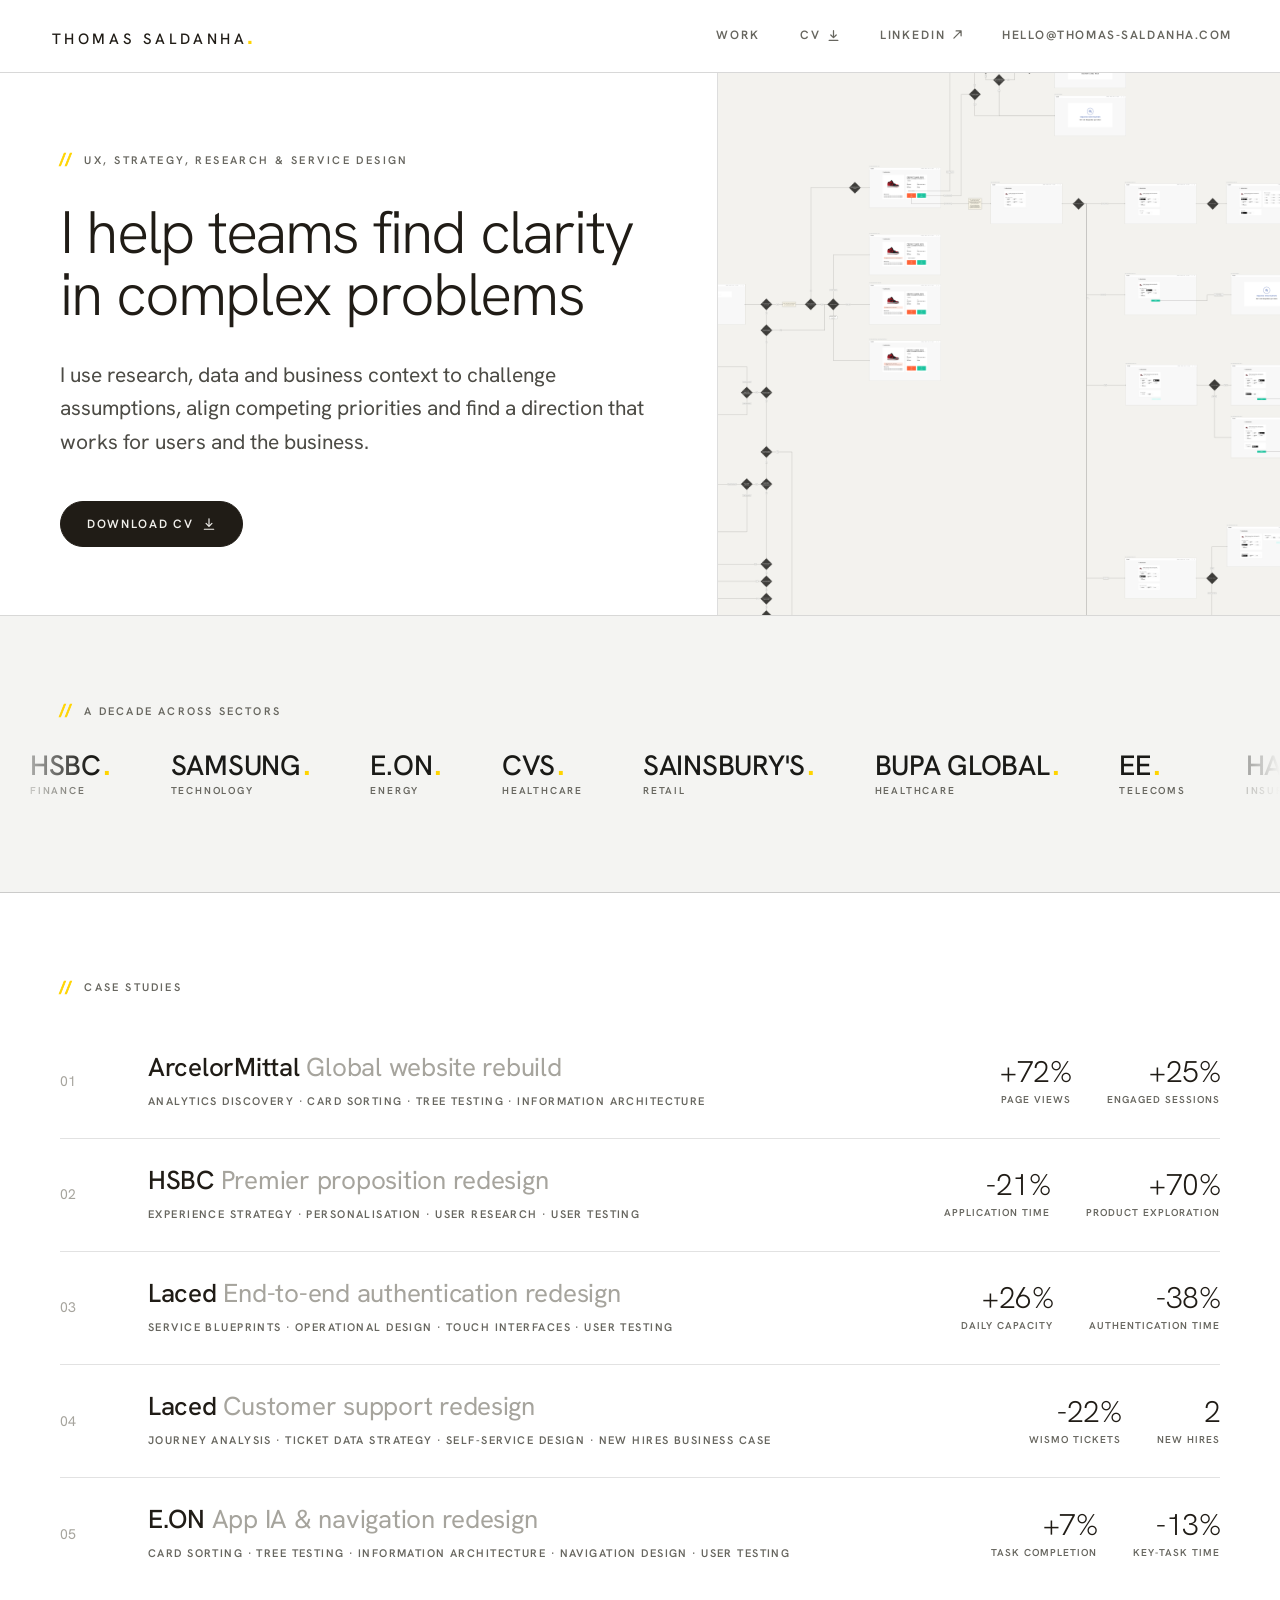
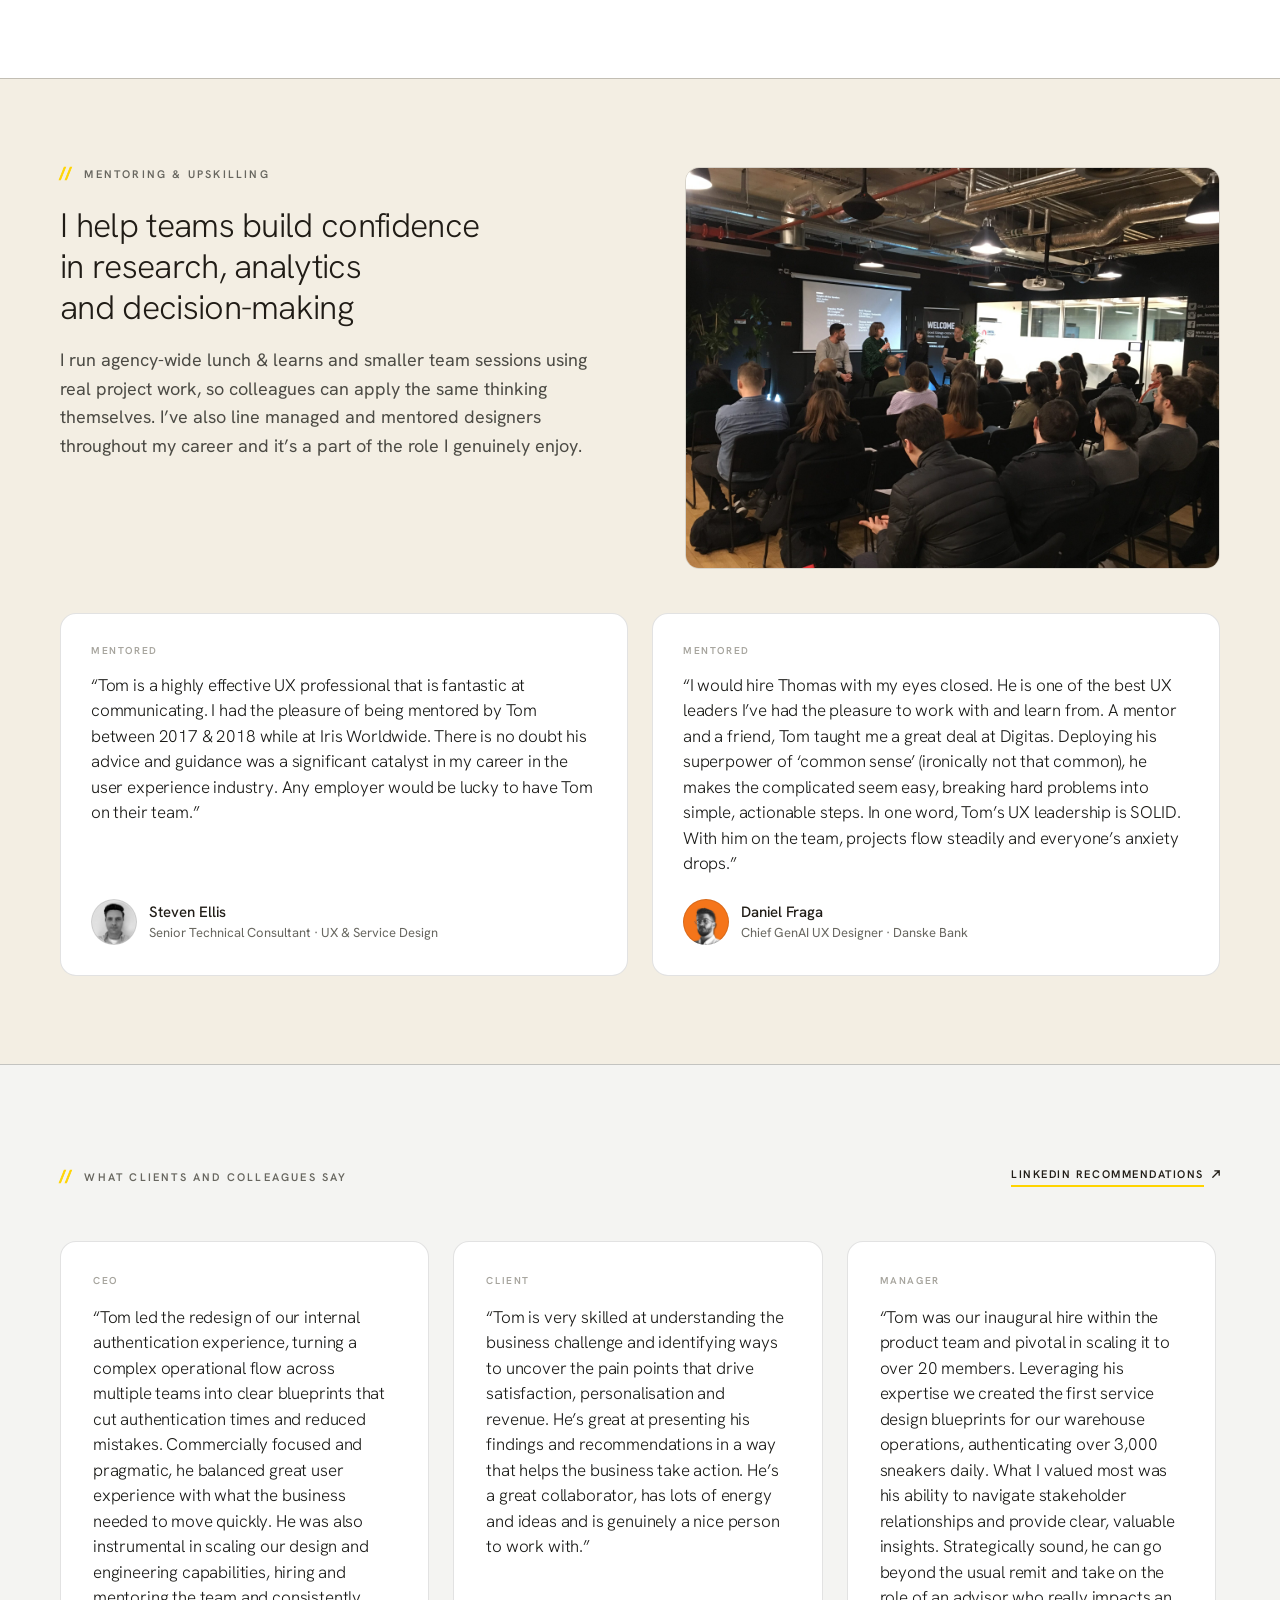
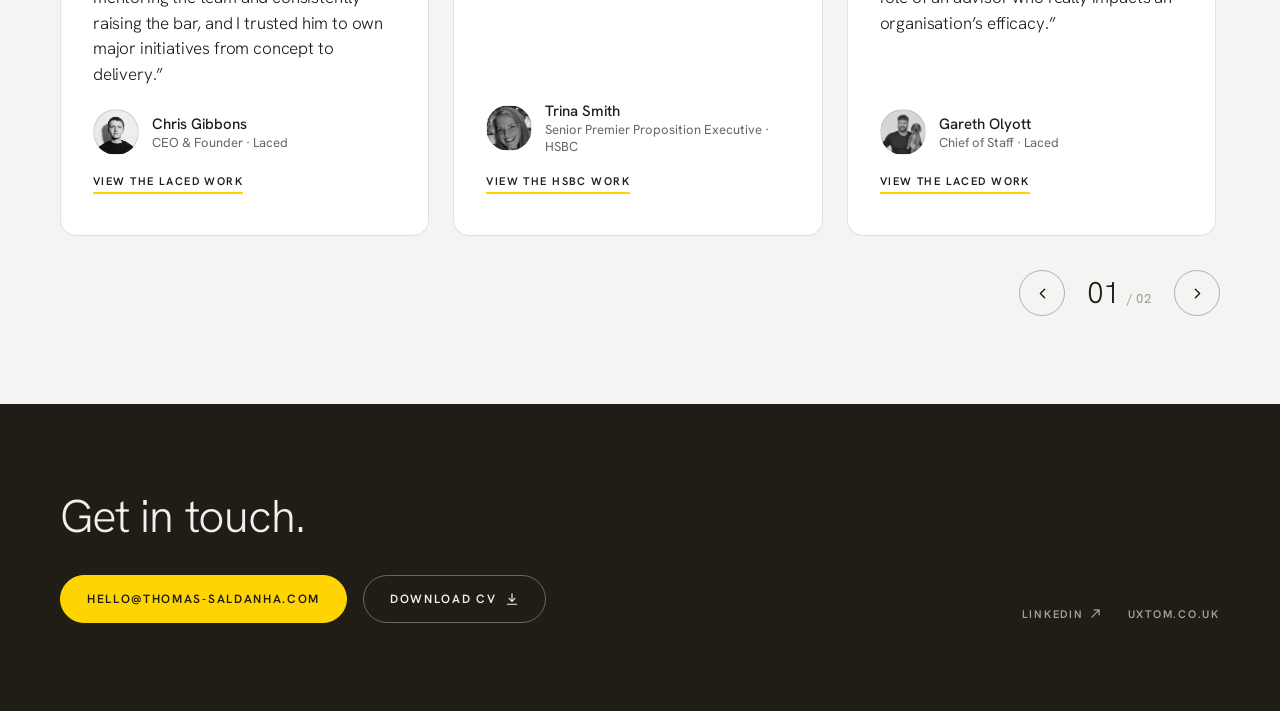
==== commit a6e3c626: "Daniel Fraga's testimonial: Managed -> Mentored Co-Authored-By: Claude Opus 5 <noreply@anthropic.com" ====
--- a/index.html
+++ b/index.html
@@ -292,7 +292,7 @@
         <div class="byline byline--mentor"><div class="avatar avatar--steven"></div><div><div class="byline-name">Steven Ellis</div><div class="byline-role byline-role--mentor">Senior Technical Consultant · UX &amp; Service Design</div></div></div>
       </div>
       <div class="card">
-        <div class="card-label card-label--faint">Managed</div>
+        <div class="card-label card-label--faint">Mentored</div>
         <div class="quote">“I would hire Thomas with my eyes closed. He is one of the best UX leaders I’ve had the pleasure to work with and learn from. A mentor and a friend, Tom taught me a great deal at Digitas. Deploying his superpower of ‘common sense’ (ironically not that common), he makes the complicated seem easy, breaking hard problems into simple, actionable steps. In one word, Tom’s UX leadership is SOLID.<span class="desk-tail"> With him on the team, projects flow steadily and everyone’s anxiety drops.</span>”</div>
         <div class="byline byline--mentor"><div class="avatar avatar--daniel"></div><div><div class="byline-name">Daniel Fraga</div><div class="byline-role byline-role--mentor">Chief GenAI UX Designer · Danske Bank</div></div></div>
       </div>
--- a/styles.css
+++ b/styles.css
@@ -1400,6 +1400,8 @@
   .hs-q-l{font:600 10px/1 'Hanken Grotesk';letter-spacing:.16em;text-transform:uppercase;color:#67665f;margin-top:12px}
 
   .hs-l-i{display:grid;grid-template-columns:26px 1fr;gap:14px;align-items:baseline;padding:18px 0;border-bottom:1px solid rgba(18,18,16,.1)}
+  /* separators between rows only, as the quotes panel above already does */
+  .hs-l-i:last-child{border-bottom:0}
   .hs-l-n{font:500 12px/1.5 'Hanken Grotesk';font-variant-numeric:tabular-nums;color:#a6a49d}
   .hs-l-p{font:400 15.5px/1.55 'Hanken Grotesk';color:#1a1a17;margin:0}
 
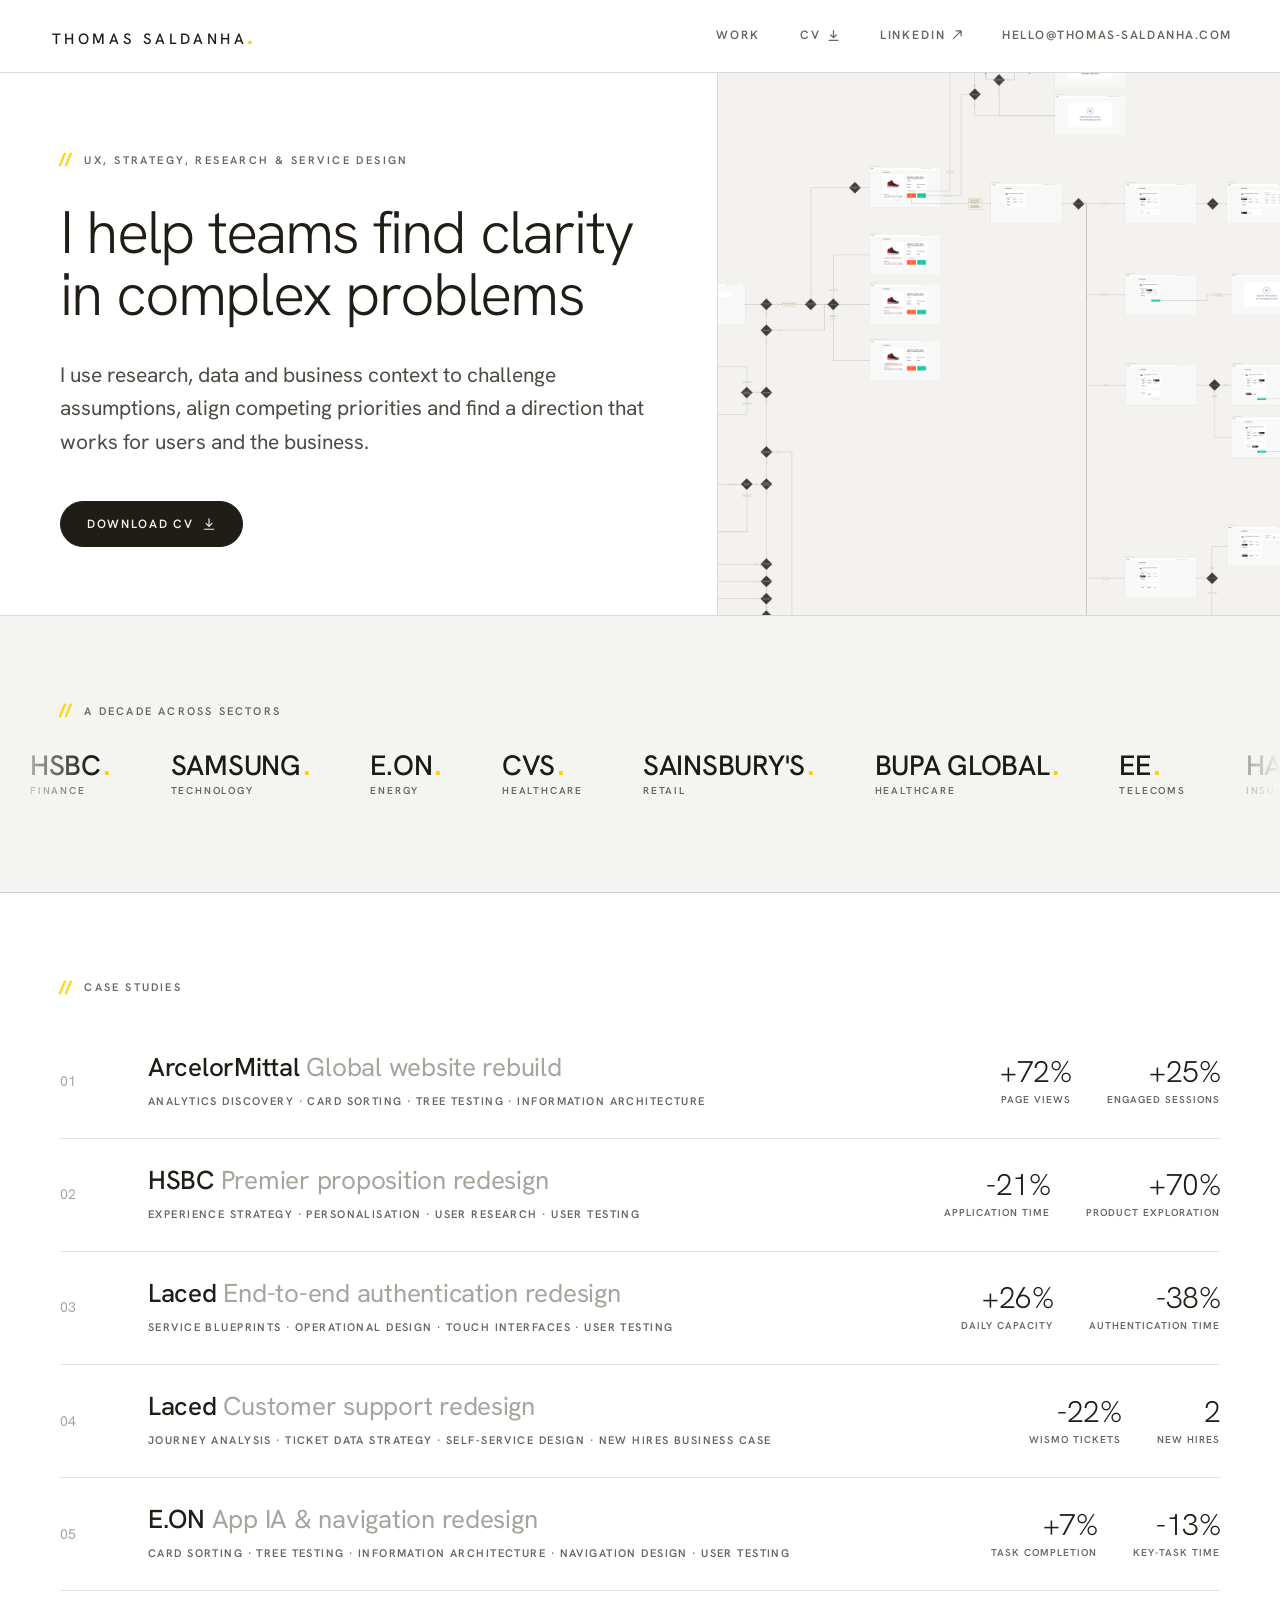
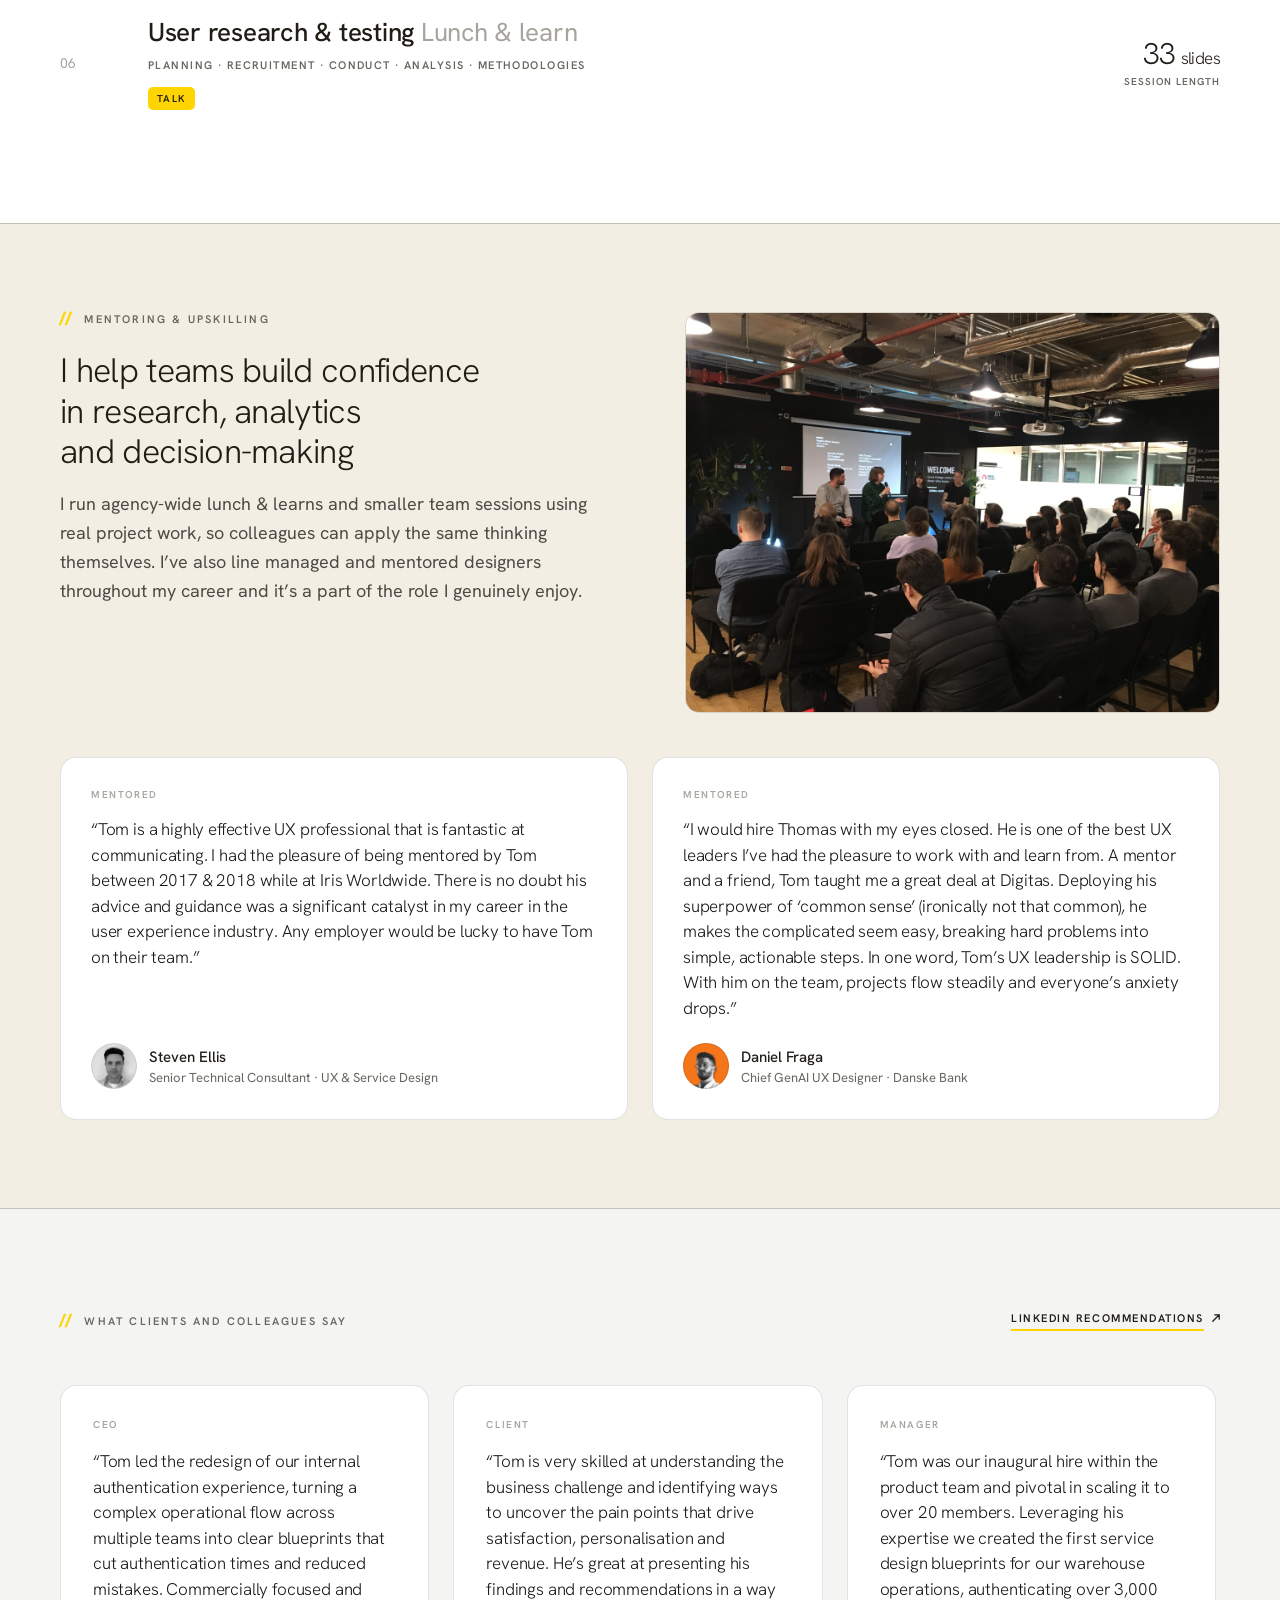
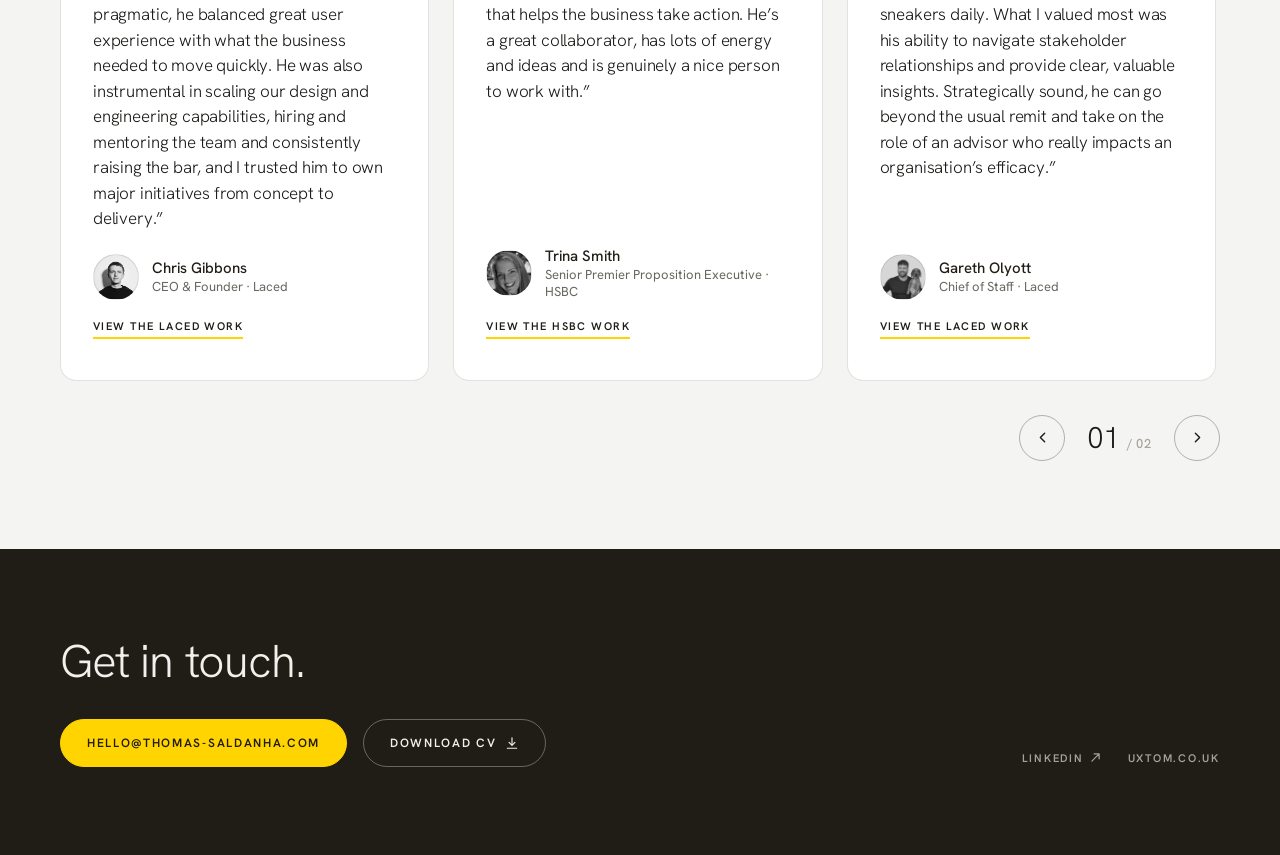
==== commit 6d1d7625: "Add the user research & testing talk A new route, talks/user-research-and-testing/, publishing the 3" ====
--- a/index.html
+++ b/index.html
@@ -254,10 +254,28 @@
       <span class="row-more"><span>View case study</span></span>
     </a>
 
-    <!-- Row 06, the "How I make strategic decisions" article, is out for now at
-         Thomas's request (17 Aug 2026) and will be re-added later. Its .row--article
-         styling, the Article tag and the read-time treatment all stay in
-         styles.css section 5 so it can go straight back in as row 06. -->
+    <!-- The talk, on the article row treatment: a yellow tag in place of the
+         second metric, one metric on the right, and on mobile the tag and the
+         count collapse into .row-artmeta. Same shape as the article row, with
+         "Talk" for "Article" and slides for read time. -->
+    <a class="row row--article" href="talks/user-research-and-testing/">
+      <span class="row-num">06</span>
+      <div class="row-main">
+        <div class="row-title">User research &amp; testing <span class="row-sub">Lunch &amp; learn</span></div>
+        <div class="row-disc">Planning · Recruitment · Conduct · Analysis · Methodologies</div>
+        <div class="row-tag"><span class="tag">Talk</span></div>
+        <div class="row-artmeta"><span class="tag">Talk</span><span class="read">33<span class="read-unit">slides</span></span></div>
+      </div>
+      <div class="row-metrics row-metrics--single">
+        <div><div class="metric-n">33<span class="metric-unit">slides</span></div><div class="metric-l">Session length</div></div>
+      </div>
+      <span class="row-more"><span>View the talk</span></span>
+    </a>
+
+    <!-- The "How I make strategic decisions" article is out for now at Thomas's
+         request (17 Aug 2026) and will be re-added later, as row 07. Its
+         .row--article styling, the Article tag and the read-time treatment are
+         all in styles.css section 5 and are what the talk row above uses. -->
   </section>
 
   <section class="mentoring">
--- a/styles.css
+++ b/styles.css
@@ -2814,3 +2814,432 @@
   .lcs-fb .kicker-row--fb{padding-top:0;margin-bottom:24px}
 
 }
+
+/* ============================================================
+   21. Talk page + deck viewer  (>= 900px)
+   ============================================================
+
+   One route, /talks/user-research-and-testing/, carrying a 33-slide lunch and
+   learn. The deck is mounted directly in the page rather than iframed: it keeps
+   keyboard focus in one document, lets the slides be read as text by a crawler
+   or a screen reader, and avoids a second stylesheet.
+
+   The design bundle presented the page as a 1200px card floating on the desk
+   colour #e7e4dd. That is how every design file in this project is presented,
+   not how the built site works: the five case studies are full-bleed bands with
+   their content column capped at --cap. This page follows the built site.
+
+   THE STAGE. Slides are authored at 1920x1080 and never re-laid-out: the stage
+   is one fixed 1920x1080 box, scaled by --dk-k to the frame's width (deck.js
+   computes it, CSS cannot divide one length by another). So every value inside
+   a slide is its authored value, and a slide painted at 1104px wide is the same
+   drawing as one painted at 1584px. Nothing inside a slide is ever responsive.
+
+   TYPE INSIDE SLIDES has been normalised where the bundle was inconsistent: the
+   authored files carried 24, 25, 26 and 27px for the same list-item role, and
+   9, 10px markers offset 9-13px, because each slide was hand-styled. One scale
+   is used here (25px/1.45 body, 10px marker at 11px). The layout, colour,
+   copy and every deliberate size (the 62px titles, 112px dividers, 33px card
+   statements) are the bundle's own. */
+
+.page--talk{--auth:1200px}
+.page--talk,.page--talk *,.page--talk *::before,.page--talk *::after{box-sizing:border-box}
+.page--talk a{text-decoration:none}
+
+/* --- intro band ------------------------------------------------------- */
+.tk-intro{padding:80px 0 0;padding-inline:var(--csb)}
+.kicker-row--talk{margin-bottom:18px}
+.tk-h1{font:300 62px/1.04 'Hanken Grotesk',system-ui,sans-serif;letter-spacing:-.035em;color:#1a1a17;margin:0;max-width:22ch;text-wrap:balance}
+.tk-lede{font:400 19px/1.6 'Hanken Grotesk',system-ui,sans-serif;color:#4c4b45;margin:26px 0 0;max-width:62ch;text-wrap:pretty}
+.tk-meta{display:grid;grid-template-columns:repeat(3,max-content);gap:64px;margin:44px 0 0;padding-top:26px;border-top:1px solid rgba(18,18,16,.12)}
+.tk-meta-l{font:600 10px/1 'Hanken Grotesk',system-ui,sans-serif;letter-spacing:.2em;text-transform:uppercase;color:#67665f;margin-bottom:10px}
+.tk-meta-v{font:500 20px/1.2 'Hanken Grotesk',system-ui,sans-serif;letter-spacing:-.01em;color:#1a1a17}
+
+/* --- the viewer ------------------------------------------------------- */
+.tk-deck{padding:56px 0 0;padding-inline:var(--csb)}
+.dk-frame{position:relative;width:100%;aspect-ratio:16/9;border:1px solid rgba(18,18,16,.12);border-radius:14px;overflow:hidden;background:#1a1714;box-shadow:0 18px 44px rgba(18,18,16,.10);cursor:pointer}
+.dk-frame:fullscreen{border-radius:0;border:0;box-shadow:none;aspect-ratio:auto;width:100%;height:100%}
+.dk-stage{position:absolute;left:50%;top:50%;width:1920px;height:1080px;transform:translate(-50%,-50%) scale(var(--dk-k,1));transform-origin:50% 50%}
+
+/* caption row under the frame */
+.dk-cap{display:flex;justify-content:space-between;align-items:center;gap:24px;margin-top:18px}
+.dk-hint{font:400 14px/1.4 'JetBrains Mono',ui-monospace,monospace;color:#a6a49d}
+.dk-ro{font:600 10px/1 'Hanken Grotesk',system-ui,sans-serif;letter-spacing:.2em;text-transform:uppercase;color:#67665f;white-space:nowrap}
+
+/* controls. Outside .dk-frame, so they are never scaled by --dk-k and keep
+   their 44px targets whatever the column width. */
+.dk-bar{display:flex;align-items:center;gap:20px;margin-top:26px;padding-top:24px;border-top:1px solid rgba(18,18,16,.12);flex-wrap:wrap}
+.dk-btn{width:44px;height:44px;flex:none;display:flex;align-items:center;justify-content:center;background:none;border:1px solid rgba(18,18,16,.3);border-radius:100px;color:#1a1a17;cursor:pointer;padding:0;transition:background .18s ease,border-color .18s ease,color .18s ease}
+.dk-btn:hover:not(:disabled){background:#ffd400;border-color:#ffd400}
+.dk-btn:disabled{opacity:.32;cursor:default}
+.dk-count{font:300 22px/1 'Hanken Grotesk',system-ui,sans-serif;letter-spacing:-.01em;color:#1a1a17;font-variant-numeric:tabular-nums;white-space:nowrap}
+.dk-count span{color:#a6a49d}
+.dk-name{font:600 10px/1.3 'Hanken Grotesk',system-ui,sans-serif;letter-spacing:.16em;text-transform:uppercase;color:#67665f;min-width:0}
+.dk-spacer{margin-left:auto}
+.dk-chaps{display:flex;gap:8px;flex-wrap:wrap}
+.dk-chap{min-height:44px;padding:0 16px;background:#f4f4f2;border:1px solid rgba(18,18,16,.12);border-radius:100px;font:600 10px/1 'Hanken Grotesk',system-ui,sans-serif;letter-spacing:.13em;text-transform:uppercase;color:#67665f;cursor:pointer;transition:background .18s ease,color .18s ease,border-color .18s ease}
+.dk-chap:hover{background:#ffd400;border-color:#ffd400;color:#201C16}
+.dk-chap.is-on{background:#ffd400;border-color:#ffd400;color:#201C16}
+.dk-live{position:absolute;width:1px;height:1px;overflow:hidden;clip-path:inset(50%);white-space:nowrap}
+.tk-ro-m{display:none}   /* the mobile stand-in for .dk-cap, see section 22 */
+
+/* --- closing band ------------------------------------------------------ */
+.tk-close{padding:80px 0;padding-inline:var(--csb)}
+.tk-close-grid{display:grid;grid-template-columns:1.1fr 1fr;gap:64px;padding-top:44px;border-top:1px solid rgba(18,18,16,.12)}
+.tk-h2{font:300 34px/1.2 'Hanken Grotesk',system-ui,sans-serif;letter-spacing:-.02em;color:#1a1a17;margin:0 0 20px;text-wrap:balance}
+.tk-p{font:400 17px/1.65 'Hanken Grotesk',system-ui,sans-serif;color:#4c4b45;margin:0;max-width:62ch;text-wrap:pretty}
+.tk-cta{background:#f3eee3;border-radius:16px;padding:36px 40px;align-self:start}
+.tk-cta-l{font:600 10px/1 'Hanken Grotesk',system-ui,sans-serif;letter-spacing:.2em;text-transform:uppercase;color:#67665f;margin-bottom:16px}
+.tk-cta-p{font:400 17px/1.6 'Hanken Grotesk',system-ui,sans-serif;color:#4c4b45;margin:0 0 26px}
+.tk-cta-a{display:inline-flex;align-items:center;gap:10px;background:#ffd400;border:1px solid #ffd400;color:#1a1a17;font:600 11px/1 'Hanken Grotesk',system-ui,sans-serif;letter-spacing:.14em;text-transform:uppercase;padding:16px 26px;border-radius:100px;transition:background .18s ease,color .18s ease}
+.tk-cta-a:hover{background:#ffffff;color:#1a1a17}
+.tk-cta-a span{border-bottom:2px solid transparent;padding-bottom:4px;transition:border-color .18s ease}
+.tk-cta-a:hover span{border-bottom-color:#ffd400}
+
+/* the talks index reuses the homepage's index row; it has no .work-head above
+   it, so the section carries the top space the head would have given */
+.work--talks{padding:20px 0 80px}
+
+/* ------------------------------------------------------------------
+   The slides
+   ------------------------------------------------------------------ */
+.dk-s{position:absolute;inset:0;display:flex;flex-direction:column;padding:96px 120px;background:#ffffff;color:#1a1a17;overflow:hidden;opacity:0;visibility:hidden;transition:opacity .18s cubic-bezier(.4,0,.2,1)}
+.dk-s.is-on{opacity:1;visibility:visible}
+.dk-s--ivory{background:#f3eee3}
+.dk-s--black{background:#201C16;color:#f0ede3}
+.dk-s--pad90{padding:90px 120px}
+.dk-s--pad100{padding:100px 120px}
+.dk-s--pad118{padding:118px 130px}
+.dk-s--centre{justify-content:center}
+.dk-s--between{justify-content:space-between}
+.dk-s--flat{padding:0}
+
+/* kicker */
+.s-k{display:flex;align-items:center;gap:14px;margin-bottom:14px}
+.s-k--lg{gap:16px}
+.s-mark{color:#ffd400;font:800 18px/1 'Hanken Grotesk',system-ui,sans-serif;letter-spacing:.16em;position:relative;top:-2px;-webkit-text-stroke:1px #ffd400}
+.s-mark--lg{font-size:22px;top:-3px}
+.s-kl{font:600 17px/1 'Hanken Grotesk',system-ui,sans-serif;letter-spacing:.2em;text-transform:uppercase;color:#67665f}
+.s-kl--wide{letter-spacing:.22em}
+.s-kl--wider{letter-spacing:.24em}
+.dk-s--black .s-kl{color:#9d9b8f}
+
+/* wordmark, title and closing slides */
+.s-top{display:flex;justify-content:space-between;align-items:flex-start}
+.s-wm{font:500 20px/1 'Hanken Grotesk',system-ui,sans-serif;letter-spacing:.26em;text-transform:uppercase}
+.s-wm i{color:#ffd400;font-size:26px;font-weight:700;font-style:normal;letter-spacing:0;margin-left:-.04em}
+.s-foot{display:flex;justify-content:space-between;align-items:center;font:600 17px/1 'Hanken Grotesk',system-ui,sans-serif;letter-spacing:.2em;text-transform:uppercase;color:#6f6d63}
+
+/* titles */
+.s-h1{font:300 132px/0.98 'Hanken Grotesk',system-ui,sans-serif;letter-spacing:-.04em;margin:0;max-width:15ch}
+.s-h{font:300 62px/1.04 'Hanken Grotesk',system-ui,sans-serif;letter-spacing:-.03em;margin:0 0 40px;text-wrap:balance}
+.s-h--m0{margin-bottom:0}
+.s-h--m20{margin-bottom:20px}
+.s-h--m24{margin-bottom:24px}
+.s-h--m34{margin-bottom:34px}
+.s-h--m44{margin-bottom:44px}
+.s-h--m56{margin-bottom:56px}
+.s-h--m64{margin-bottom:64px}
+.s-h--xl{font-size:76px;line-height:1.02}
+.s-h--meth{font-size:66px;line-height:1.02;margin:0}
+.s-h--black{font-size:92px;line-height:1.02;letter-spacing:-.035em;margin:0 0 56px;color:#f0ede3}
+.s-h--close{font-size:104px;line-height:1;letter-spacing:-.04em;margin:0;max-width:18ch}
+
+.dot{display:inline-block;border-radius:50%;background:#ffd400;margin-left:.08em;vertical-align:baseline}
+.dot--7{width:7px;height:7px}
+.dot--13{width:13px;height:13px}
+.dot--14{width:14px;height:14px}
+.dot--15{width:15px;height:15px}
+.dot--17{width:17px;height:17px}
+
+/* running text */
+.s-lede{font:400 27px/1.55 'Hanken Grotesk',system-ui,sans-serif;color:#4c4b45;margin:0;max-width:76ch;text-wrap:pretty}
+.s-lede--28{font-size:28px;line-height:1.5;max-width:88ch;margin-top:24px}
+.s-lede--32{font-size:32px;line-height:1.5;max-width:56ch}
+.s-lede--30{font-size:30px;line-height:1.5;max-width:52ch;color:#a4a29a;margin-top:34px}
+.s-lede--sub{color:#a4a29a;max-width:46ch;margin-top:40px;font-size:32px;line-height:1.5}
+.s-stmt{font:300 44px/1.28 'Hanken Grotesk',system-ui,sans-serif;letter-spacing:-.02em;color:#1a1a17;max-width:26ch;text-wrap:balance}
+.s-note{font:400 25px/1.5 'Hanken Grotesk',system-ui,sans-serif;color:#67665f;margin-top:26px;padding-top:26px;border-top:1px solid rgba(18,18,16,.12)}
+.s-em{font-weight:600;color:#1a1a17}
+.s-it{font-style:italic}
+
+/* lists */
+.s-ul{display:flex;flex-direction:column;gap:13px}
+.s-ul--14{gap:14px}
+.s-ul--top{margin-top:30px}
+.s-ul--con{margin-top:24px}
+.s-li{display:flex;gap:14px}
+.s-t{font:400 25px/1.45 'Hanken Grotesk',system-ui,sans-serif;color:#4c4b45}
+.s-m{width:10px;height:10px;border:2px solid #c3c1ba;flex:none;margin-top:11px}
+.s-m--y{width:8px;height:8px;background:#ffd400;border:0;margin-top:11px}
+.s-m--sm{width:8px;height:8px;margin-top:11px}
+.s-m--box{width:22px;height:22px;border-radius:4px;margin-top:3px}
+.s-pl{width:18px;flex:none;font:500 25px/1.45 'Hanken Grotesk',system-ui,sans-serif;color:#1a1a17}
+.s-mi{width:18px;flex:none;font:500 25px/1.45 'Hanken Grotesk',system-ui,sans-serif;color:#4c4b45}
+.s-aside{margin:2px 0 2px 24px;font:400 25px/1.6 'Hanken Grotesk',system-ui,sans-serif;font-style:italic;color:#4c4b45}
+
+/* two and three column bodies */
+.s-2{display:grid;grid-template-columns:1.1fr 1fr;gap:44px;flex:1;align-items:center}
+.s-2--even{grid-template-columns:1fr 1fr}
+.s-2--wide{grid-template-columns:1.25fr 1fr;gap:48px}
+.s-2--flat{align-items:start;flex:0 0 auto}
+.s-3{display:grid;grid-template-columns:repeat(3,1fr);gap:56px}
+.s-3--auto{margin:auto 0}
+
+/* comparison cards */
+.s-cards{display:grid;grid-template-columns:1fr 1fr;gap:28px}
+.s-cards--4{grid-template-columns:repeat(4,1fr);gap:22px;align-items:stretch}
+.s-cards--3{grid-template-columns:repeat(3,1fr);gap:24px}
+.s-card{background:#f4f4f2;border:1px solid rgba(18,18,16,.12);border-radius:16px;padding:44px 46px;display:flex;flex-direction:column}
+.s-card--dark{background:rgba(255,255,255,.04);border-color:rgba(240,237,227,.14);padding:40px 42px}
+.s-cl{font:600 17px/1 'Hanken Grotesk',system-ui,sans-serif;letter-spacing:.18em;text-transform:uppercase;color:#67665f}
+.s-cl--m{margin-bottom:18px}
+.s-cd{font:300 33px/1.3 'Hanken Grotesk',system-ui,sans-serif;letter-spacing:-.01em;margin-top:16px}
+.s-ct{font:500 28px/1.2 'Hanken Grotesk',system-ui,sans-serif;letter-spacing:-.01em;color:#f0ede3}
+.s-cp{font:400 25px/1.55 'Hanken Grotesk',system-ui,sans-serif;color:#a4a29a;margin:16px 0 0}
+
+/* the black panel that sits beside a body column */
+.s-panel{background:#201C16;border-radius:16px;padding:52px 54px;display:flex;flex-direction:column;justify-content:center}
+.s-panel--tall{padding:56px 54px;justify-content:flex-start}
+.s-pl-l{font:600 17px/1 'Hanken Grotesk',system-ui,sans-serif;letter-spacing:.16em;text-transform:uppercase;color:#9d9b8f;margin-bottom:20px}
+.s-pl-h{font:300 34px/1.3 'Hanken Grotesk',system-ui,sans-serif;letter-spacing:-.01em;color:#f0ede3}
+.s-pl-h--lg{font-size:38px;line-height:1.32}
+.s-pl-h--xl{font-size:40px;line-height:1.2;letter-spacing:-.02em}
+.s-pl-h--n{font-size:82px;line-height:1;letter-spacing:-.03em}
+.s-pl-h em{font-style:normal;font-weight:500}
+.s-pl-h i{color:#6f6d63;font-style:normal;font-size:52px}
+.s-pl-sub{display:block;color:#a4a29a;margin-top:14px}
+.s-pl-p{font:400 25px/1.5 'Hanken Grotesk',system-ui,sans-serif;color:#a4a29a;margin:22px 0 0}
+.s-pl-p--rule{margin-top:24px;padding-top:24px;border-top:1px solid rgba(240,237,227,.16)}
+.s-pl-rows{display:flex;flex-direction:column;gap:22px;margin-top:32px}
+.s-pl-row + .s-pl-row{padding-top:22px;border-top:1px solid rgba(240,237,227,.16)}
+.s-pl-rl{font:600 17px/1 'Hanken Grotesk',system-ui,sans-serif;letter-spacing:.16em;text-transform:uppercase;color:#9d9b8f;margin-bottom:10px}
+.s-pl-rv{font:400 25px/1.45 'Hanken Grotesk',system-ui,sans-serif;color:#a4a29a}
+.s-pl-q{font:400 27px/1.4 'Hanken Grotesk',system-ui,sans-serif;color:#a4a29a}
+.s-pl-q--on{color:#f0ede3}
+.s-pl-q i{color:#6f6d63;font-style:normal}
+.s-pl-q em{color:#a4a29a;font-style:normal}
+.s-pl-hr{margin-top:30px;padding-top:30px;border-top:1px solid rgba(240,237,227,.16)}
+.s-pl-rule{margin-bottom:30px;padding-bottom:30px;border-bottom:1px solid rgba(240,237,227,.16)}
+.s-tag{display:inline-block;font:600 17px/1 'Hanken Grotesk',system-ui,sans-serif;letter-spacing:.16em;text-transform:uppercase;color:#201C16;background:#ffd400;padding:7px 16px;border-radius:100px}
+.s-link{display:inline-flex;align-items:center;gap:9px;font:600 20px/1 'Hanken Grotesk',system-ui,sans-serif;color:#f0ede3;margin-top:26px}
+.s-link span{border-bottom:2px solid #ffd400;padding-bottom:4px}
+.s-link svg{flex:none;margin-bottom:4px}
+.s-link--sm{font-size:18px;margin-top:0;margin-left:12px;vertical-align:middle}
+.s-src{font:400 20px/1.5 'Hanken Grotesk',system-ui,sans-serif;color:#6f6d63;margin-top:14px}
+
+/* chapter divider */
+.s-div{position:relative;width:100%;height:100%;padding:110px 120px;display:flex;flex-direction:column;justify-content:center;overflow:hidden}
+.s-div-n{position:absolute;right:30px;bottom:-110px;font:300 520px/0.75 'Hanken Grotesk',system-ui,sans-serif;color:#e7ddc7;letter-spacing:-.04em;pointer-events:none;user-select:none}
+.s-div-in{position:relative}
+.s-div-k{margin-bottom:26px}
+.s-div-h{font:300 112px/1 'Hanken Grotesk',system-ui,sans-serif;letter-spacing:-.04em;margin:0}
+.s-div-p{font:400 32px/1.5 'Hanken Grotesk',system-ui,sans-serif;color:#4c4b45;max-width:56ch;margin:30px 0 0}
+
+/* contents and numbered steps */
+.s-grid{display:grid;grid-template-columns:repeat(3,1fr);gap:56px 64px}
+.s-gn{font:300 30px/1 'Hanken Grotesk',system-ui,sans-serif;color:#c3c1ba;letter-spacing:-.02em}
+.s-gt{font:500 30px/1.15 'Hanken Grotesk',system-ui,sans-serif;letter-spacing:-.01em;margin-top:16px}
+.s-gt--step{line-height:1.2;margin-top:20px}
+.s-gp{font:400 21px/1.5 'Hanken Grotesk',system-ui,sans-serif;color:#67665f;margin-top:10px}
+.s-gp--step{font-size:25px;color:#4c4b45;margin-top:12px}
+.s-rule{border-top:1px solid rgba(18,18,16,.12);padding-top:22px}
+.s-well{margin-top:auto;background:#f3eee3;border-radius:16px;padding:40px 48px}
+.s-well-l{font:600 17px/1 'Hanken Grotesk',system-ui,sans-serif;letter-spacing:.18em;text-transform:uppercase;color:#67665f;display:block;margin-bottom:16px}
+.s-well-p{font:400 27px/1.45 'Hanken Grotesk',system-ui,sans-serif;color:#4c4b45;margin:0;max-width:104ch}
+
+/* checklist */
+.s-check{background:#f4f4f2;border:1px solid rgba(18,18,16,.12);border-radius:16px;padding:52px 56px}
+.s-check-g{display:grid;grid-template-columns:1fr 1fr;gap:22px 64px}
+.s-check-g .s-li{gap:16px}
+
+/* label / value rows */
+.s-rows{display:flex;flex-direction:column}
+.s-row{display:grid;grid-template-columns:340px 1fr;gap:44px;padding:32px 0;align-items:baseline}
+.s-row + .s-row{border-top:1px solid rgba(18,18,16,.12)}
+.s-row--out{grid-template-columns:210px 1fr;gap:24px;padding:26px 0;align-items:start}
+.s-rl{font:600 17px/1 'Hanken Grotesk',system-ui,sans-serif;letter-spacing:.18em;text-transform:uppercase;color:#67665f}
+.s-rv{font:300 34px/1.3 'Hanken Grotesk',system-ui,sans-serif;letter-spacing:-.01em;color:#1a1a17}
+.s-rn{font:500 27px/1.3 'Hanken Grotesk',system-ui,sans-serif;letter-spacing:-.01em;color:#1a1a17}
+.s-rd{font:400 25px/1.45 'Hanken Grotesk',system-ui,sans-serif;color:#4c4b45}
+.s-cols{display:grid;grid-template-columns:1fr 1fr;gap:48px;margin-top:36px;padding-top:30px;border-top:1px solid rgba(18,18,16,.12)}
+.s-cols p{font:400 25px/1.5 'Hanken Grotesk',system-ui,sans-serif;color:#67665f;margin:0}
+
+/* chips, pills and the pull quote */
+.s-chips{display:flex;align-items:center;gap:26px;flex-wrap:wrap;padding-top:44px;border-top:1px solid rgba(18,18,16,.12)}
+.s-chip{display:inline-flex;align-items:center;background:#f4f4f2;border:1px solid rgba(18,18,16,.12);border-radius:100px;padding:15px 26px;font:500 25px/1 'Hanken Grotesk',system-ui,sans-serif;color:#1a1a17}
+.s-chip--y{background:#ffd400;border-color:#ffd400;color:#201C16}
+.s-prompts{display:flex;flex-direction:column;align-items:flex-start;gap:12px}
+.s-prompt{font:400 25px/1 'Hanken Grotesk',system-ui,sans-serif;color:#f0ede3;border:1px solid rgba(240,237,227,.3);border-radius:100px;padding:14px 24px}
+.s-quote{flex:1;display:flex;flex-direction:column;justify-content:center;gap:34px;max-width:82ch}
+.s-quote-row{display:flex;gap:26px;align-items:flex-start}
+.s-quote-m{font:300 150px/0.7 'Hanken Grotesk',system-ui,sans-serif;color:#ffd400;flex:none;position:relative;top:6px}
+.s-quote-t{font:300 46px/1.3 'Hanken Grotesk',system-ui,sans-serif;letter-spacing:-.02em;color:#1a1a17}
+.s-band{background:#f3eee3;border:1px solid rgba(18,18,16,.12);border-radius:16px;padding:36px 42px;font:300 29px/1.4 'Hanken Grotesk',system-ui,sans-serif;letter-spacing:-.01em;color:#1a1a17;margin-top:36px;max-width:calc(60% - 24px)}
+
+/* methodology header row */
+.s-meth-h{display:flex;align-items:center;gap:20px}
+.s-pill{font:600 16px/1 'Hanken Grotesk',system-ui,sans-serif;letter-spacing:.14em;text-transform:uppercase;color:#67665f;border:1px solid rgba(18,18,16,.24);padding:10px 20px;border-radius:100px;white-space:nowrap}
+.s-meth{display:grid;grid-template-columns:1.3fr 1fr 1fr;flex:1;align-content:center;margin-top:20px}
+.s-meth > div:nth-child(1){padding-right:44px;border-right:1px solid rgba(18,18,16,.12)}
+.s-meth > div:nth-child(2){padding:0 44px;border-right:1px solid rgba(18,18,16,.12)}
+.s-meth > div:nth-child(3){padding-left:44px}
+.s-meth-l{font:600 17px/1 'Hanken Grotesk',system-ui,sans-serif;letter-spacing:.16em;text-transform:uppercase;color:#67665f;margin-bottom:18px}
+
+/* closing slide actions */
+.s-acts{display:flex;justify-content:space-between;align-items:flex-end;gap:40px;flex-wrap:wrap}
+.s-acts-in{display:flex;gap:18px;flex-wrap:wrap}
+.s-a{display:inline-flex;align-items:center;gap:11px;font:600 17px/1 'Hanken Grotesk',system-ui,sans-serif;letter-spacing:.14em;text-transform:uppercase;padding:20px 34px;border-radius:100px;border:1px solid rgba(241,240,236,.35);color:#f1f0ec}
+.s-a--y{background:#ffd400;border-color:#ffd400;color:#201C16}
+.s-a svg{flex:none}
+
+/* ============================================================
+   22. Talk page + deck — mobile design (< 900px)
+   ============================================================
+
+   The deck is NOT the desktop stage shrunk. A 1920px stage scaled into a 375px
+   phone renders the deck's 25px body at about 5px, which fails the 16px floor
+   by a factor of three and is simply unreadable. So the stage is dismantled
+   here and each slide lays out in normal flow at a phone type scale, off the
+   same markup: same classes, same copy, same order, one slide at a time with
+   the same controls. Only the presentation changes. */
+@media (max-width: 899px){
+
+  .tk-intro{padding:56px 24px 0}
+  .tk-h1{font:300 34px/1.1 'Hanken Grotesk',system-ui,sans-serif;letter-spacing:-.03em;max-width:none}
+  .tk-lede{font:400 16px/1.6 'Hanken Grotesk',system-ui,sans-serif;margin-top:20px;max-width:none}
+  .tk-meta{grid-template-columns:1fr 1fr;gap:24px 32px;margin-top:32px;padding-top:22px}
+  .tk-meta-v{font-size:18px}
+
+  .tk-deck{padding:40px 0 0}
+  .dk-frame{aspect-ratio:auto;border-radius:0;border-left:0;border-right:0;background:#ffffff;box-shadow:none;cursor:auto}
+  .dk-stage{position:static;width:auto;height:auto;transform:none}
+  .dk-s{position:static;inset:auto;display:none;padding:36px 24px;overflow:visible;opacity:1;visibility:visible}
+  .dk-s.is-on{display:flex}
+  .dk-s--pad90,.dk-s--pad100,.dk-s--pad118{padding:36px 24px}
+  .dk-s--flat{padding:0}
+  .dk-cap,.dk-hint{display:none}
+  .dk-bar{margin:0 24px;padding:20px 0 0;gap:14px}
+  .dk-count{font-size:19px}
+  .dk-name{flex:1 1 100%;order:3;margin-top:-4px}
+  .dk-chaps{flex:1 1 100%;order:4;gap:6px;margin-top:4px}
+  .dk-chap{padding:0 13px;letter-spacing:.1em}
+  .tk-ro-m{display:block;padding:14px 24px 0;font:600 10px/1 'Hanken Grotesk',system-ui,sans-serif;letter-spacing:.2em;text-transform:uppercase;color:#67665f}
+
+  .work--talks{padding:8px 0 44px}
+
+  .tk-close{padding:56px 24px}
+  .tk-close-grid{grid-template-columns:1fr;gap:32px;padding-top:34px}
+  .tk-h2{font-size:26px;line-height:1.2}
+  .tk-p{font-size:16px;max-width:none}
+  .tk-cta{padding:28px 26px}
+  .tk-cta-p{font-size:16px;margin-bottom:22px}
+
+  /* --- slides, reflowed ------------------------------------------------ */
+  .s-k{gap:10px;margin-bottom:12px}
+  .s-mark,.s-mark--lg{font-size:13px;top:-2px;-webkit-text-stroke:.8px #ffd400}
+  .s-kl{font-size:10px;letter-spacing:.18em;line-height:1.4}
+  .s-top{flex-direction:column;gap:14px;align-items:flex-start}
+  .s-wm{font-size:12px;letter-spacing:.2em}
+  .s-wm i{font-size:16px}
+  .s-foot{flex-direction:column;align-items:flex-start;gap:8px;font-size:10px;letter-spacing:.16em;margin-top:28px}
+
+  .s-h1{font-size:34px;line-height:1.08;letter-spacing:-.03em;max-width:none;margin-top:26px}
+  .s-h,.s-h--xl,.s-h--meth{font-size:26px;line-height:1.16;letter-spacing:-.02em;margin:0 0 20px}
+  .s-h--m0,.s-h--meth{margin-bottom:0}
+  .s-h--m20,.s-h--m24,.s-h--m34,.s-h--m44,.s-h--m56,.s-h--m64{margin-bottom:20px}
+  .s-h--black{font-size:30px;line-height:1.14;margin:0 0 26px}
+  .s-h--close{font-size:32px;line-height:1.1;max-width:none;margin-top:26px}
+  .dot--13,.dot--14,.dot--15,.dot--17{width:8px;height:8px}
+  .dot--7{width:6px;height:6px}
+
+  .s-lede,.s-lede--28,.s-lede--32,.s-lede--30,.s-lede--sub{font-size:17px;line-height:1.6;max-width:none;margin-top:16px}
+  .s-lede--30,.s-lede--sub{margin-top:18px}
+  .s-stmt{font-size:24px;line-height:1.24;max-width:none}
+  .s-note{font-size:16px;line-height:1.6;margin-top:22px;padding-top:22px}
+
+  .s-ul,.s-ul--14{gap:14px}
+  .s-ul--top{margin-top:22px}
+  .s-ul--con{margin-top:18px}
+  .s-li{gap:11px}
+  .s-t{font-size:16px;line-height:1.6}
+  .s-m,.s-m--sm{width:8px;height:8px;margin-top:8px}
+  .s-m--y{width:8px;height:8px;margin-top:8px}
+  .s-m--box{width:18px;height:18px;margin-top:2px}
+  .s-pl,.s-mi{width:14px;font-size:16px;line-height:1.6}
+  .s-aside{font-size:16px;line-height:1.6;margin-left:19px}
+
+  .s-2,.s-2--even,.s-2--wide,.s-3,.s-cards,.s-cards--3,.s-cards--4,.s-grid,.s-check-g,.s-cols,.s-meth{grid-template-columns:1fr;gap:26px}
+  .s-3--auto{margin:0}
+  .s-cols{margin-top:26px;padding-top:22px}
+  .s-cols p{font-size:16px;line-height:1.6}
+
+  .s-card{padding:26px 24px;border-radius:14px}
+  .s-card--dark{padding:24px 22px}
+  .s-cl{font-size:10px;letter-spacing:.16em}
+  .s-cd{font-size:20px;line-height:1.26;margin-top:12px}
+  .s-ct{font-size:19px}
+  .s-cp{font-size:16px;line-height:1.6;margin-top:12px}
+
+  .s-panel,.s-panel--tall{padding:26px 24px;border-radius:14px}
+  .s-pl-l{font-size:10px;letter-spacing:.16em;margin-bottom:14px}
+  .s-pl-h,.s-pl-h--lg,.s-pl-h--xl{font-size:21px;line-height:1.3}
+  .s-pl-h--n{font-size:34px}
+  .s-pl-h--n i{font-size:22px}
+  .s-pl-p,.s-pl-rv,.s-pl-q{font-size:16px;line-height:1.6}
+  .s-pl-p{margin-top:16px}
+  .s-pl-p--rule{margin-top:18px;padding-top:18px}
+  .s-pl-rows{gap:16px;margin-top:20px}
+  .s-pl-row + .s-pl-row{padding-top:16px}
+  .s-pl-rl{font-size:10px;letter-spacing:.16em}
+  .s-pl-hr{margin-top:20px;padding-top:20px}
+  .s-pl-rule{margin-bottom:20px;padding-bottom:20px}
+  .s-tag{font-size:10px;letter-spacing:.13em;padding:6px 12px}
+  .s-link{font-size:14px;margin-top:18px}
+  .s-link--sm{font-size:14px;margin:14px 0 0;display:inline-flex}
+  .s-src{font-size:13px;margin-top:10px}
+
+  .s-div{padding:36px 24px;justify-content:flex-start}
+  .s-div-n{font-size:200px;right:-6px;bottom:-52px}
+  .s-div-k{margin-bottom:18px}
+  .s-div-h{font-size:40px;line-height:1.04}
+  .s-div-p{font-size:17px;line-height:1.6;max-width:none;margin-top:18px}
+
+  .s-gn{font-size:20px}
+  .s-gt,.s-gt--step{font-size:20px;line-height:1.2;margin-top:10px}
+  .s-gp,.s-gp--step{font-size:16px;line-height:1.6;margin-top:8px}
+  .s-rule{border-top:0;padding-top:0}
+  .s-well{margin-top:26px;padding:24px 22px;border-radius:14px}
+  .s-well-l{font-size:10px;letter-spacing:.16em;margin-bottom:12px}
+  .s-well-p{font-size:17px;line-height:1.55;max-width:none}
+
+  .s-check{padding:24px 22px;border-radius:14px}
+  .s-check-g .s-li{gap:12px}
+
+  .s-row,.s-row--out{grid-template-columns:1fr;gap:8px;padding:18px 0}
+  .s-rl{font-size:10px;letter-spacing:.16em}
+  .s-rv{font-size:19px;line-height:1.3}
+  .s-rn{font-size:18px}
+  .s-rd{font-size:16px;line-height:1.6}
+
+  .s-chips{gap:10px;padding-top:24px;margin-top:22px}
+  .s-chip{font-size:15px;padding:12px 18px}
+  .s-prompts{gap:9px}
+  .s-prompt{font-size:15px;padding:11px 17px}
+  .s-quote{gap:20px;max-width:none}
+  .s-quote-row{gap:12px}
+  .s-quote-m{font-size:62px;top:2px}
+  .s-quote-t{font-size:23px;line-height:1.26}
+  .s-band{font-size:19px;line-height:1.35;padding:22px 20px;margin-top:24px;max-width:none;border-radius:14px}
+
+  .s-meth-h{flex-wrap:wrap;gap:12px}
+  .s-pill{font-size:10px;letter-spacing:.12em;padding:8px 14px}
+  .s-meth{margin-top:22px}
+  .s-meth > div:nth-child(1),.s-meth > div:nth-child(2),.s-meth > div:nth-child(3){padding:0;border:0}
+  .s-meth > div + div{padding-top:22px;border-top:1px solid rgba(18,18,16,.12)}
+  .s-meth-l{font-size:10px;letter-spacing:.16em;margin-bottom:14px}
+
+  .s-acts{flex-direction:column;align-items:stretch;gap:12px;margin-top:28px}
+  .s-acts-in{flex-direction:column;gap:10px}
+  .s-a{justify-content:center;font-size:11px;letter-spacing:.13em;padding:16px 22px}
+}
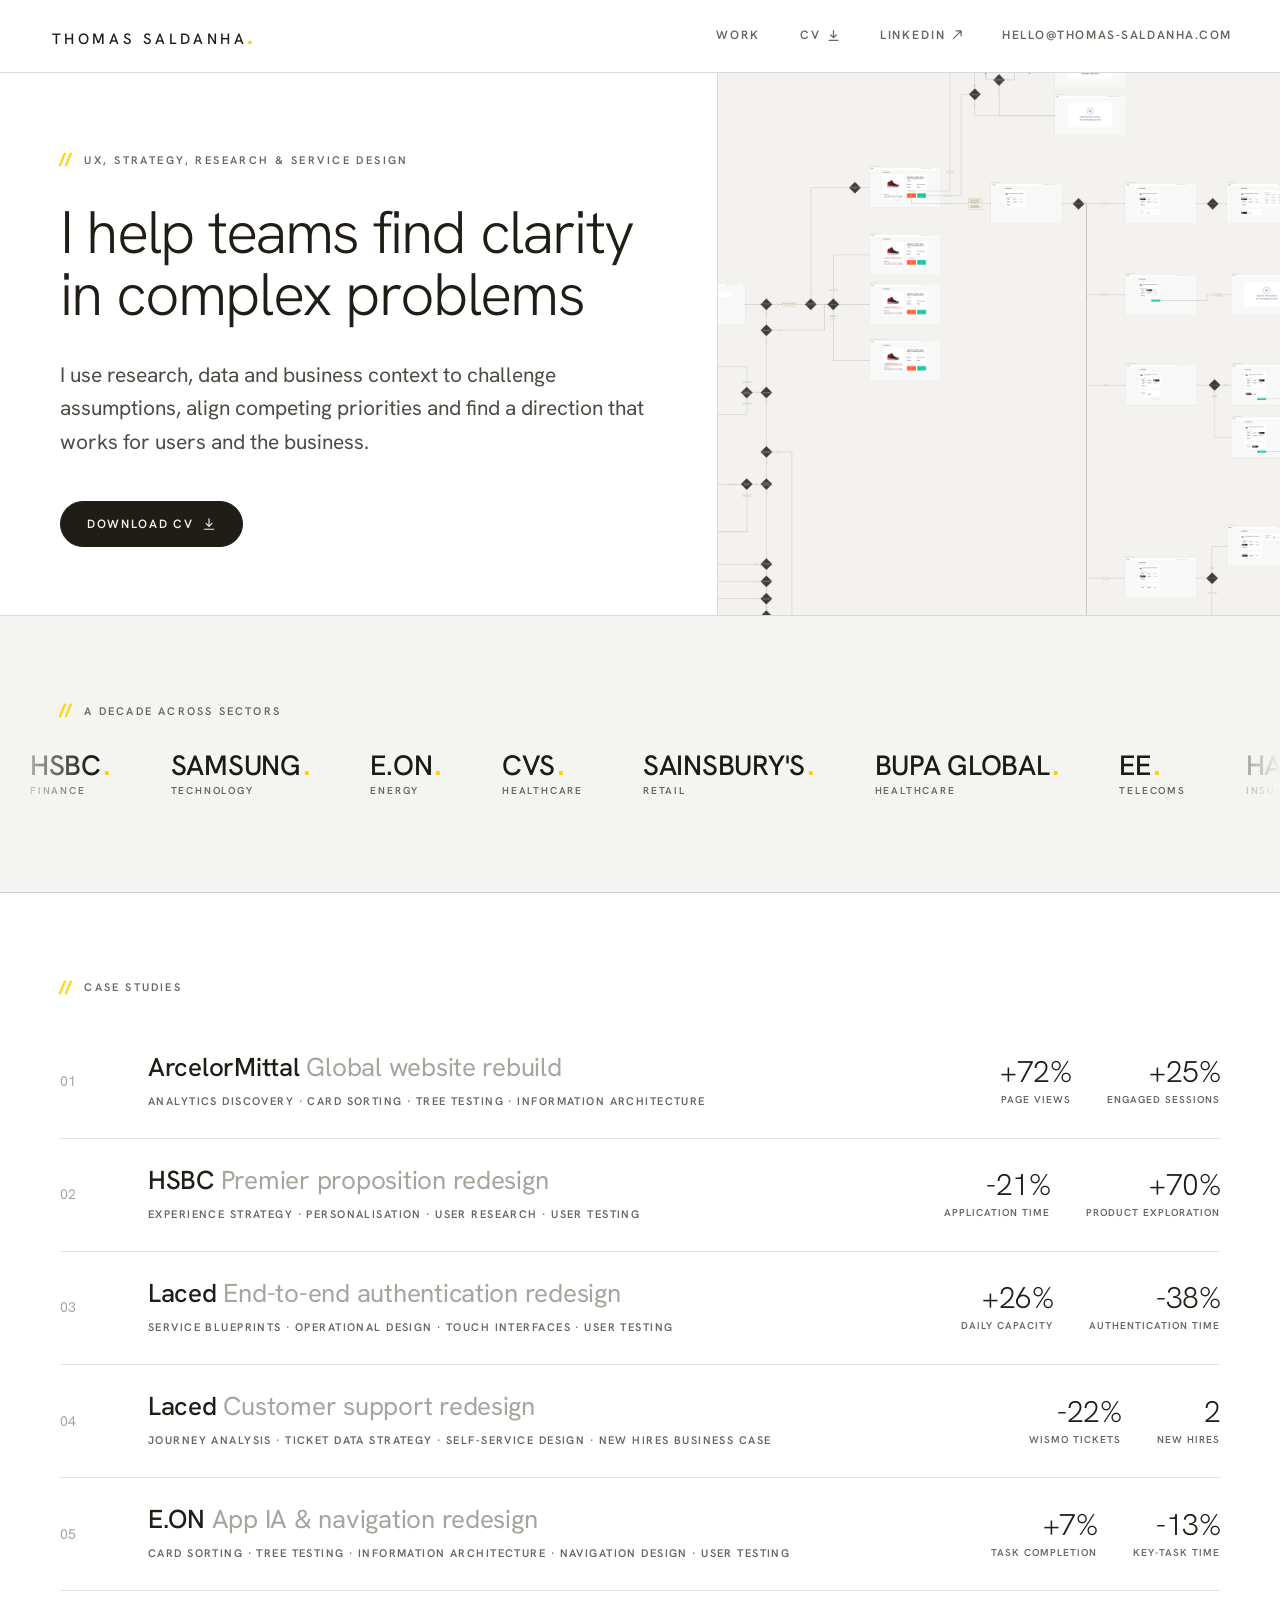
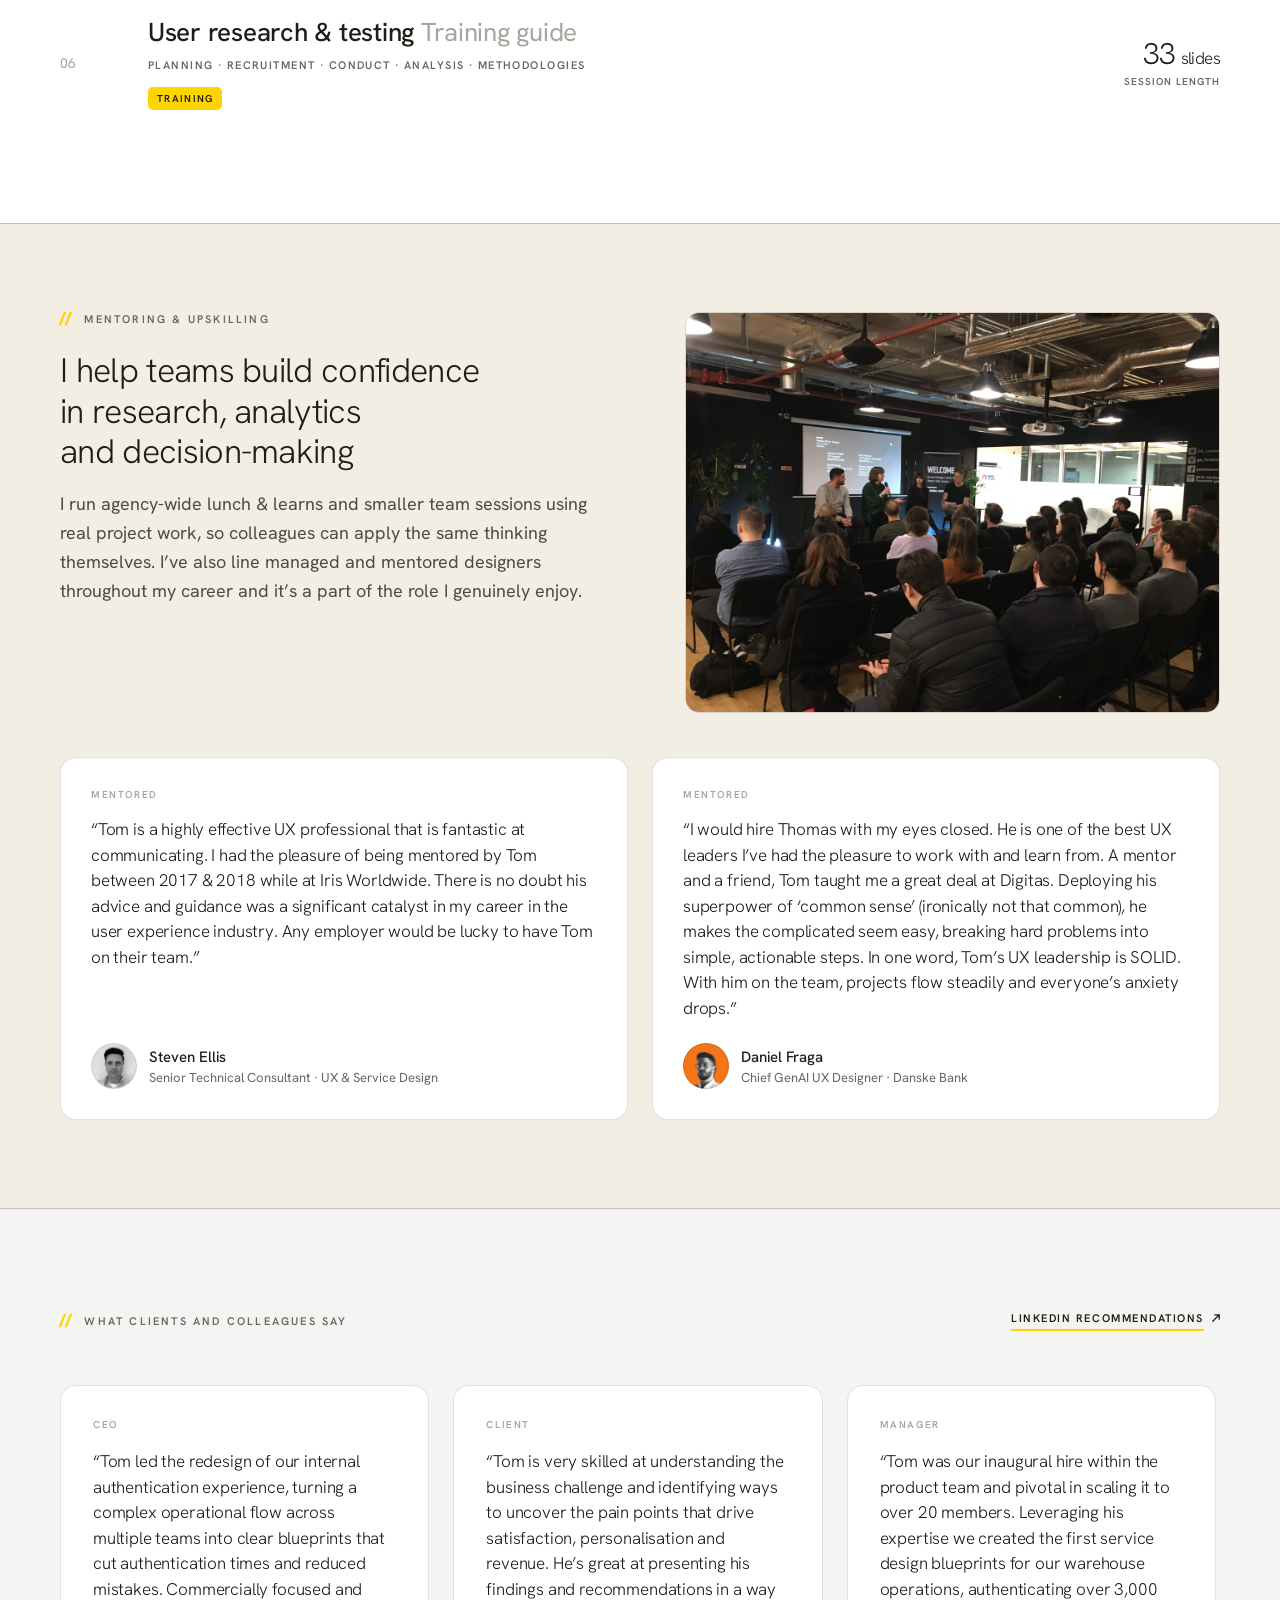
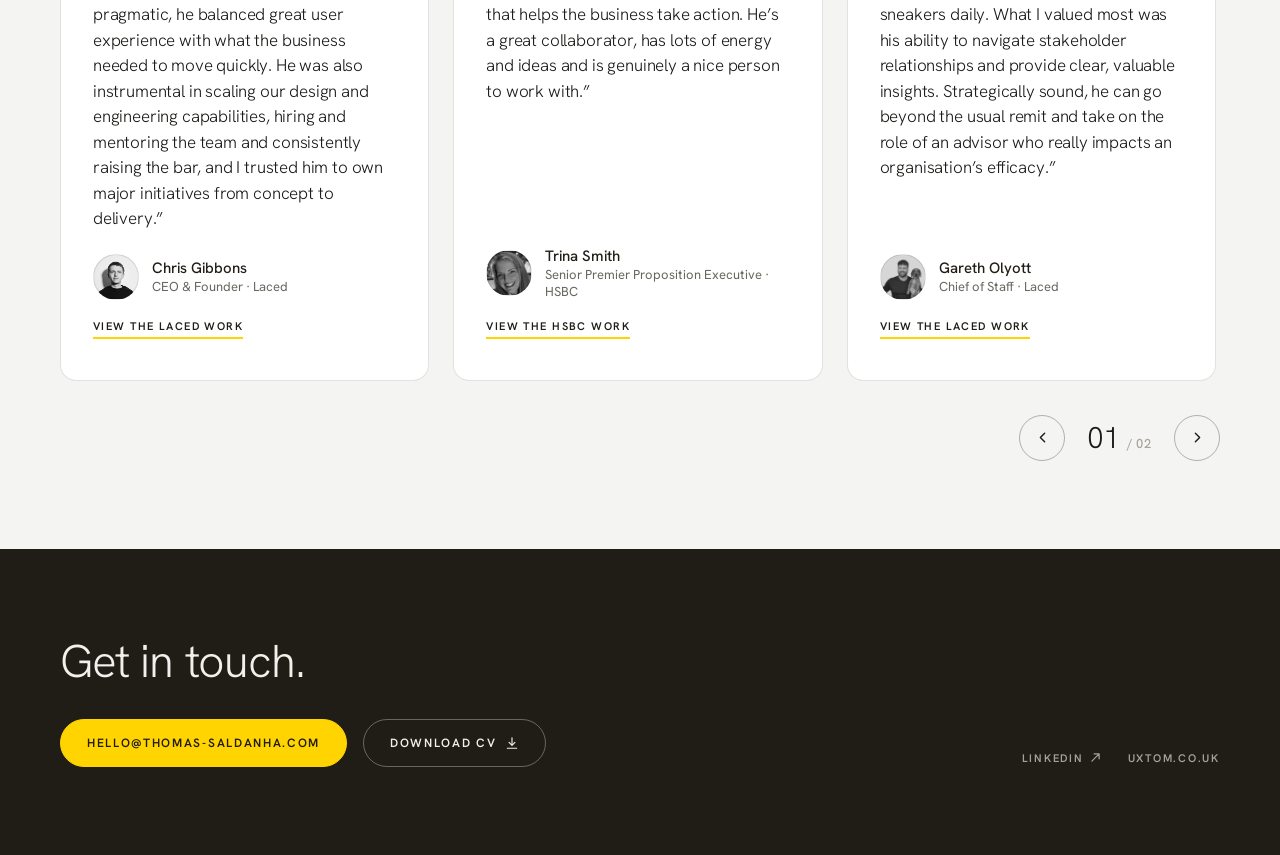
==== commit 03c1e608: "Talk page: controls above the deck, Training guide copy Per Thomas's markup. The Format / Length / C" ====
--- a/index.html
+++ b/index.html
@@ -261,10 +261,10 @@
     <a class="row row--article" href="talks/user-research-and-testing/">
       <span class="row-num">06</span>
       <div class="row-main">
-        <div class="row-title">User research &amp; testing <span class="row-sub">Lunch &amp; learn</span></div>
+        <div class="row-title">User research &amp; testing <span class="row-sub">Training guide</span></div>
         <div class="row-disc">Planning · Recruitment · Conduct · Analysis · Methodologies</div>
-        <div class="row-tag"><span class="tag">Talk</span></div>
-        <div class="row-artmeta"><span class="tag">Talk</span><span class="read">33<span class="read-unit">slides</span></span></div>
+        <div class="row-tag"><span class="tag">Training</span></div>
+        <div class="row-artmeta"><span class="tag">Training</span><span class="read">33<span class="read-unit">slides</span></span></div>
       </div>
       <div class="row-metrics row-metrics--single">
         <div><div class="metric-n">33<span class="metric-unit">slides</span></div><div class="metric-l">Session length</div></div>
--- a/styles.css
+++ b/styles.css
@@ -2851,9 +2851,6 @@
 .kicker-row--talk{margin-bottom:18px}
 .tk-h1{font:300 62px/1.04 'Hanken Grotesk',system-ui,sans-serif;letter-spacing:-.035em;color:#1a1a17;margin:0;max-width:22ch;text-wrap:balance}
 .tk-lede{font:400 19px/1.6 'Hanken Grotesk',system-ui,sans-serif;color:#4c4b45;margin:26px 0 0;max-width:62ch;text-wrap:pretty}
-.tk-meta{display:grid;grid-template-columns:repeat(3,max-content);gap:64px;margin:44px 0 0;padding-top:26px;border-top:1px solid rgba(18,18,16,.12)}
-.tk-meta-l{font:600 10px/1 'Hanken Grotesk',system-ui,sans-serif;letter-spacing:.2em;text-transform:uppercase;color:#67665f;margin-bottom:10px}
-.tk-meta-v{font:500 20px/1.2 'Hanken Grotesk',system-ui,sans-serif;letter-spacing:-.01em;color:#1a1a17}
 
 /* --- the viewer ------------------------------------------------------- */
 .tk-deck{padding:56px 0 0;padding-inline:var(--csb)}
@@ -2861,27 +2858,28 @@
 .dk-frame:fullscreen{border-radius:0;border:0;box-shadow:none;aspect-ratio:auto;width:100%;height:100%}
 .dk-stage{position:absolute;left:50%;top:50%;width:1920px;height:1080px;transform:translate(-50%,-50%) scale(var(--dk-k,1));transform-origin:50% 50%}
 
-/* caption row under the frame */
-.dk-cap{display:flex;justify-content:space-between;align-items:center;gap:24px;margin-top:18px}
+/* Controls, ABOVE the frame: a reader needs to know how to move through before
+   they start, not after. Two groups, each a small caps or mono label over its
+   own row of controls, so "Jump to chapter" sits directly over the chapter
+   pills. Outside .dk-frame, so they are never scaled by --dk-k and keep their
+   44px targets whatever the column width. */
+.dk-bar{display:flex;justify-content:space-between;align-items:flex-end;gap:24px 32px;flex-wrap:wrap;padding-top:26px;margin-bottom:22px;border-top:1px solid rgba(18,18,16,.12)}
+.dk-nav,.dk-jump{display:flex;flex-direction:column;gap:12px;min-width:0}
+.dk-nav-row,.dk-jump-row{display:flex;align-items:center;gap:12px;flex-wrap:wrap}
 .dk-hint{font:400 14px/1.4 'JetBrains Mono',ui-monospace,monospace;color:#a6a49d}
-.dk-ro{font:600 10px/1 'Hanken Grotesk',system-ui,sans-serif;letter-spacing:.2em;text-transform:uppercase;color:#67665f;white-space:nowrap}
-
-/* controls. Outside .dk-frame, so they are never scaled by --dk-k and keep
-   their 44px targets whatever the column width. */
-.dk-bar{display:flex;align-items:center;gap:20px;margin-top:26px;padding-top:24px;border-top:1px solid rgba(18,18,16,.12);flex-wrap:wrap}
+.dk-hint-m{display:none}
+.dk-jump-l{font:600 10px/1 'Hanken Grotesk',system-ui,sans-serif;letter-spacing:.2em;text-transform:uppercase;color:#67665f}
 .dk-btn{width:44px;height:44px;flex:none;display:flex;align-items:center;justify-content:center;background:none;border:1px solid rgba(18,18,16,.3);border-radius:100px;color:#1a1a17;cursor:pointer;padding:0;transition:background .18s ease,border-color .18s ease,color .18s ease}
 .dk-btn:hover:not(:disabled){background:#ffd400;border-color:#ffd400}
 .dk-btn:disabled{opacity:.32;cursor:default}
 .dk-count{font:300 22px/1 'Hanken Grotesk',system-ui,sans-serif;letter-spacing:-.01em;color:#1a1a17;font-variant-numeric:tabular-nums;white-space:nowrap}
 .dk-count span{color:#a6a49d}
 .dk-name{font:600 10px/1.3 'Hanken Grotesk',system-ui,sans-serif;letter-spacing:.16em;text-transform:uppercase;color:#67665f;min-width:0}
-.dk-spacer{margin-left:auto}
 .dk-chaps{display:flex;gap:8px;flex-wrap:wrap}
 .dk-chap{min-height:44px;padding:0 16px;background:#f4f4f2;border:1px solid rgba(18,18,16,.12);border-radius:100px;font:600 10px/1 'Hanken Grotesk',system-ui,sans-serif;letter-spacing:.13em;text-transform:uppercase;color:#67665f;cursor:pointer;transition:background .18s ease,color .18s ease,border-color .18s ease}
 .dk-chap:hover{background:#ffd400;border-color:#ffd400;color:#201C16}
 .dk-chap.is-on{background:#ffd400;border-color:#ffd400;color:#201C16}
 .dk-live{position:absolute;width:1px;height:1px;overflow:hidden;clip-path:inset(50%);white-space:nowrap}
-.tk-ro-m{display:none}   /* the mobile stand-in for .dk-cap, see section 22 */
 
 /* --- closing band ------------------------------------------------------ */
 .tk-close{padding:80px 0;padding-inline:var(--csb)}
@@ -3108,9 +3106,6 @@
   .tk-intro{padding:56px 24px 0}
   .tk-h1{font:300 34px/1.1 'Hanken Grotesk',system-ui,sans-serif;letter-spacing:-.03em;max-width:none}
   .tk-lede{font:400 16px/1.6 'Hanken Grotesk',system-ui,sans-serif;margin-top:20px;max-width:none}
-  .tk-meta{grid-template-columns:1fr 1fr;gap:24px 32px;margin-top:32px;padding-top:22px}
-  .tk-meta-v{font-size:18px}
-
   .tk-deck{padding:40px 0 0}
   .dk-frame{aspect-ratio:auto;border-radius:0;border-left:0;border-right:0;background:#ffffff;box-shadow:none;cursor:auto}
   .dk-stage{position:static;width:auto;height:auto;transform:none}
@@ -3118,13 +3113,19 @@
   .dk-s.is-on{display:flex}
   .dk-s--pad90,.dk-s--pad100,.dk-s--pad118{padding:36px 24px}
   .dk-s--flat{padding:0}
-  .dk-cap,.dk-hint{display:none}
-  .dk-bar{margin:0 24px;padding:20px 0 0;gap:14px}
+  .dk-hint{display:none}
+  .dk-hint-m{display:block;font:600 10px/1 'Hanken Grotesk',system-ui,sans-serif;letter-spacing:.2em;text-transform:uppercase;color:#67665f}
+  .dk-bar{flex-direction:column;align-items:stretch;gap:16px;margin:0 24px 16px;padding-top:22px}
+  .dk-nav,.dk-jump{gap:10px}
+  .dk-nav-row{gap:10px}
   .dk-count{font-size:19px}
-  .dk-name{flex:1 1 100%;order:3;margin-top:-4px}
-  .dk-chaps{flex:1 1 100%;order:4;gap:6px;margin-top:4px}
+  .dk-name{flex:0 1 auto}
+  .dk-chaps{gap:6px}
   .dk-chap{padding:0 13px;letter-spacing:.1em}
-  .tk-ro-m{display:block;padding:14px 24px 0;font:600 10px/1 'Hanken Grotesk',system-ui,sans-serif;letter-spacing:.2em;text-transform:uppercase;color:#67665f}
+  /* full screen buys nothing here: below 900px the deck is reflowed text, not a
+     scaled stage, so the button would only strip browser chrome, and on iOS
+     Safari element fullscreen is not supported at all */
+  .dk-jump-row > .dk-btn{display:none}
 
   .work--talks{padding:8px 0 44px}
 
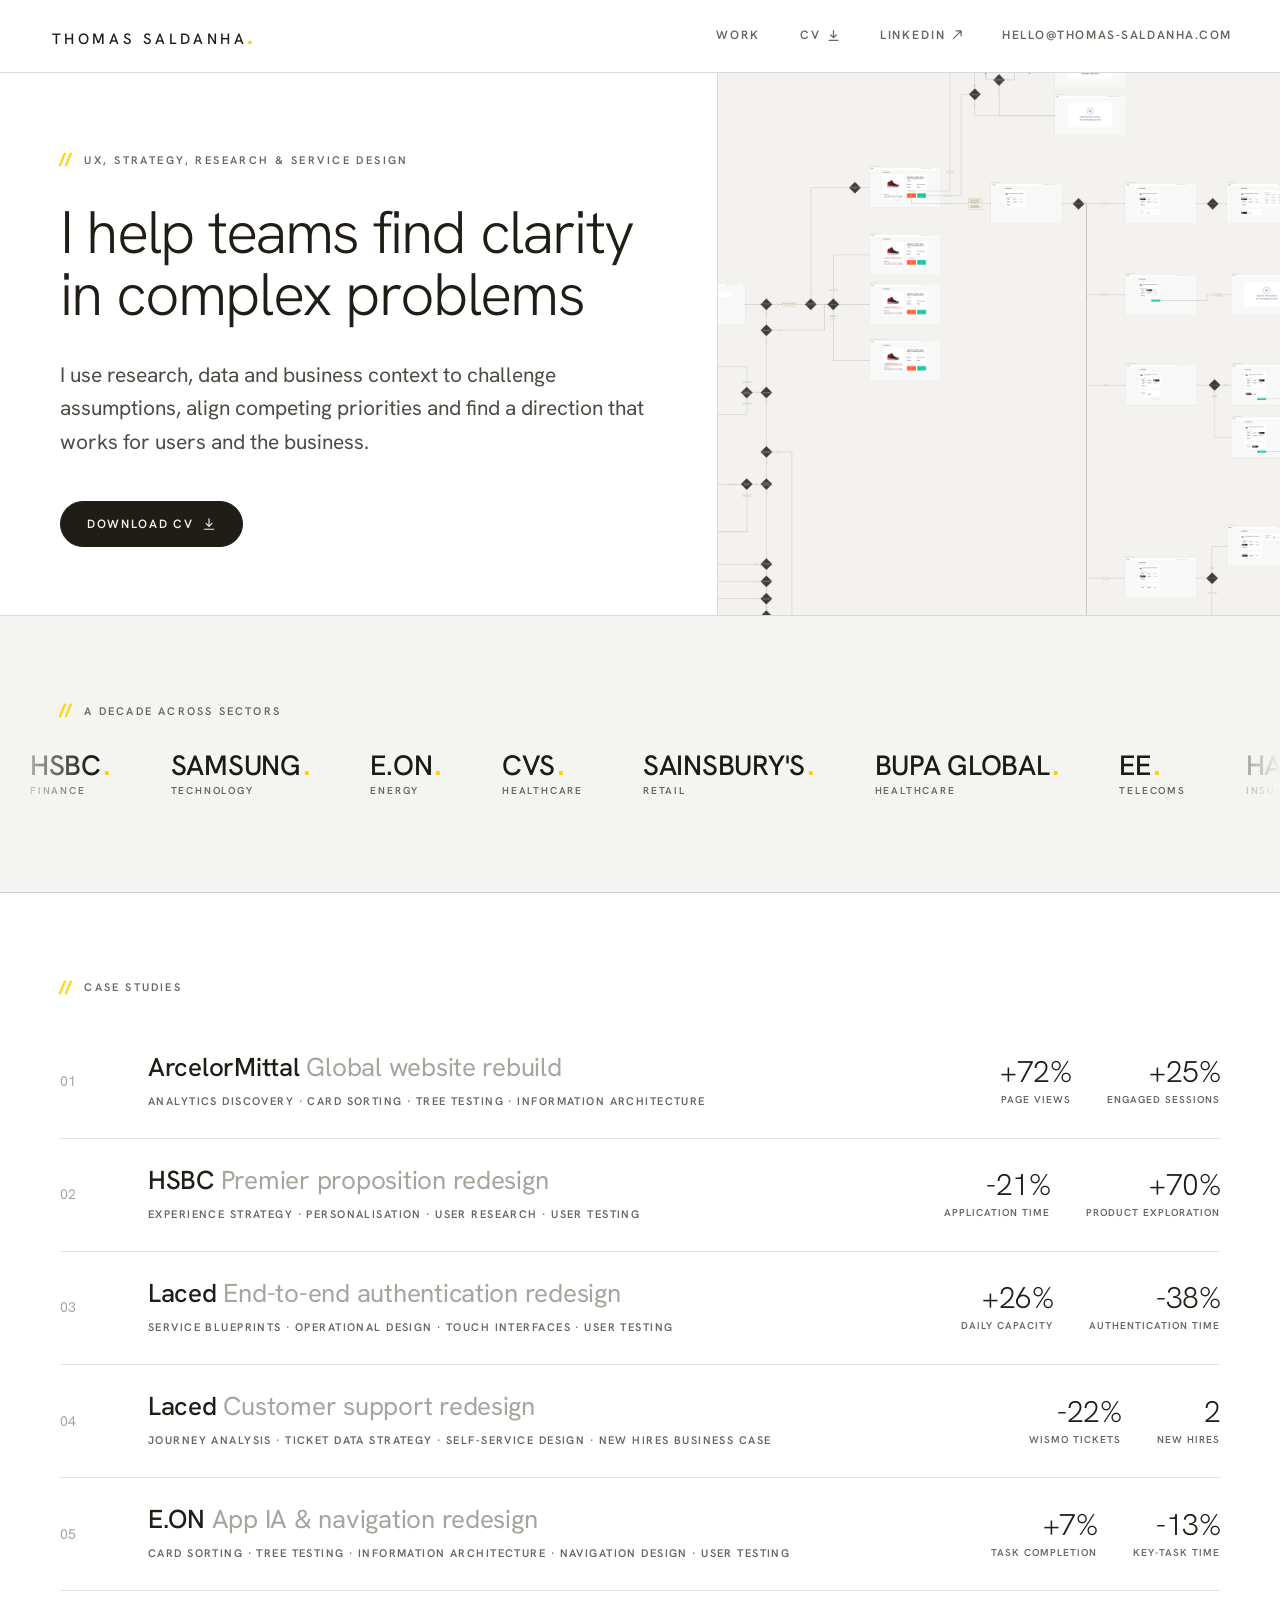
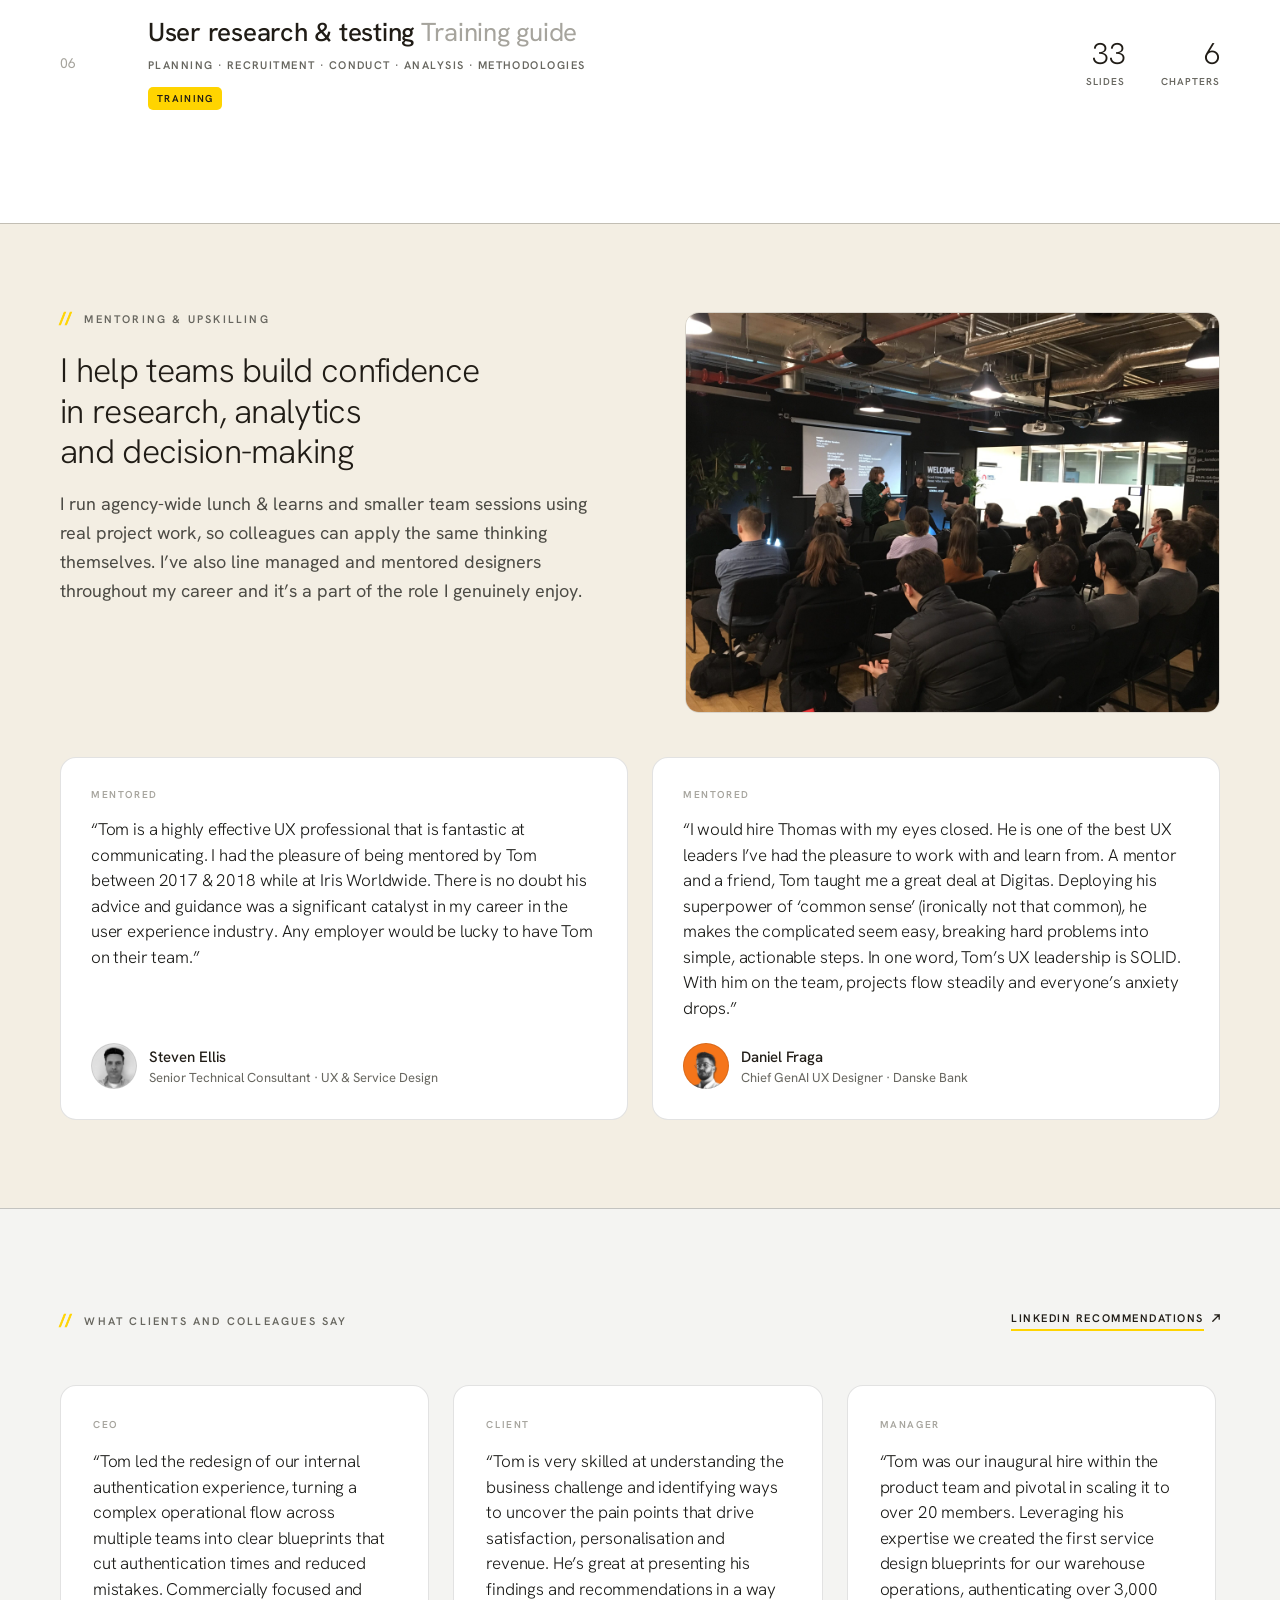
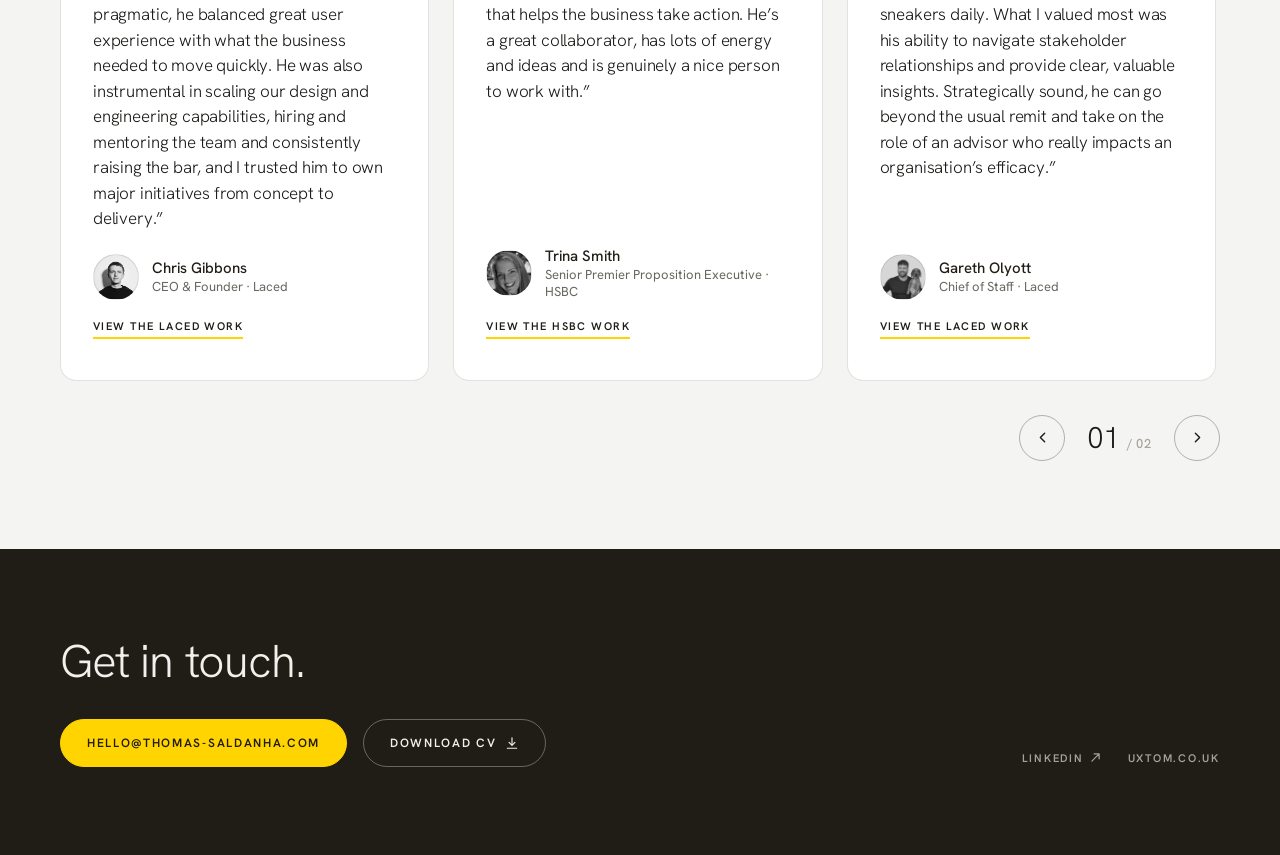
==== commit 53c25cdb: "Talk row: two metrics, 33 slides and 6 chapters Replaces the article row's single read-time metric, " ====
--- a/index.html
+++ b/index.html
@@ -264,10 +264,11 @@
         <div class="row-title">User research &amp; testing <span class="row-sub">Training guide</span></div>
         <div class="row-disc">Planning · Recruitment · Conduct · Analysis · Methodologies</div>
         <div class="row-tag"><span class="tag">Training</span></div>
-        <div class="row-artmeta"><span class="tag">Training</span><span class="read">33<span class="read-unit">slides</span></span></div>
-      </div>
-      <div class="row-metrics row-metrics--single">
-        <div><div class="metric-n">33<span class="metric-unit">slides</span></div><div class="metric-l">Session length</div></div>
+        <div class="row-artmeta"><span class="tag">Training</span></div>
+      </div>
+      <div class="row-metrics">
+        <div><div class="metric-n">33</div><div class="metric-l">Slides</div></div>
+        <div><div class="metric-n">6</div><div class="metric-l">Chapters</div></div>
       </div>
       <span class="row-more"><span>View the talk</span></span>
     </a>
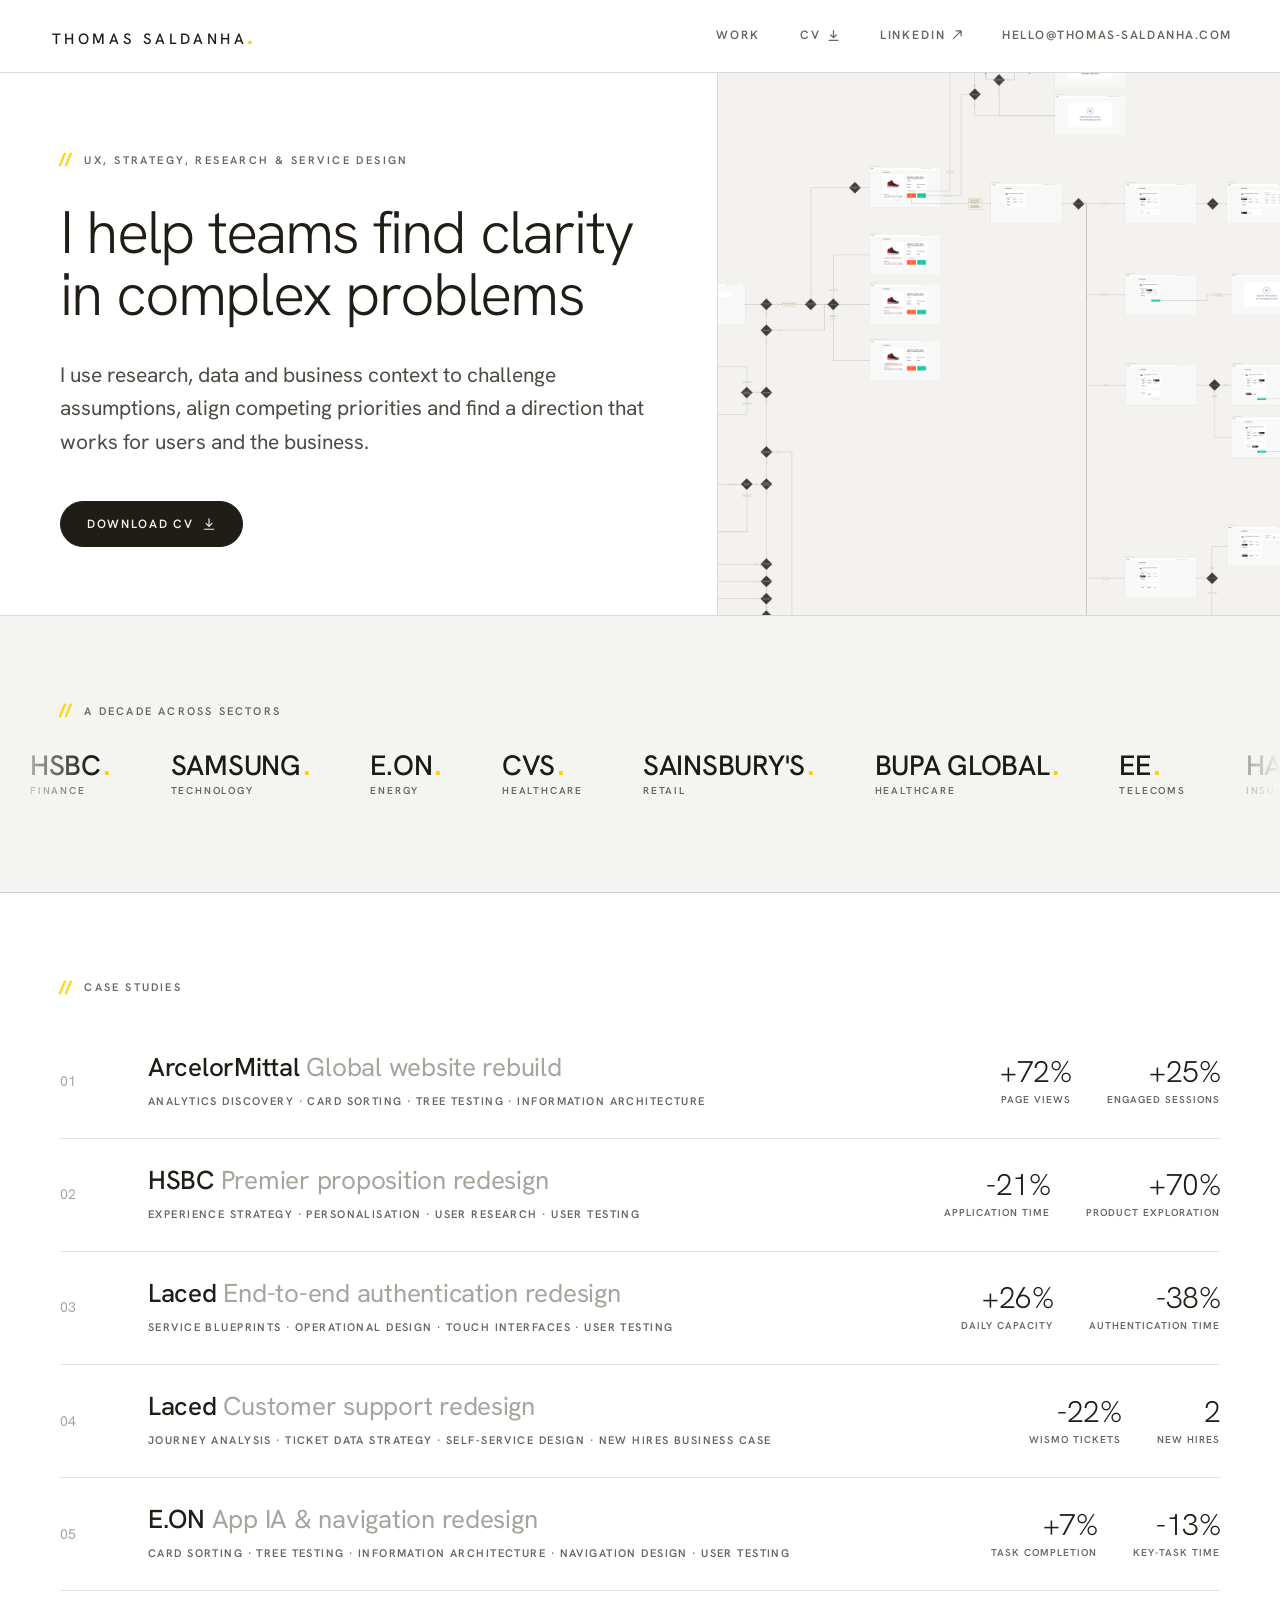
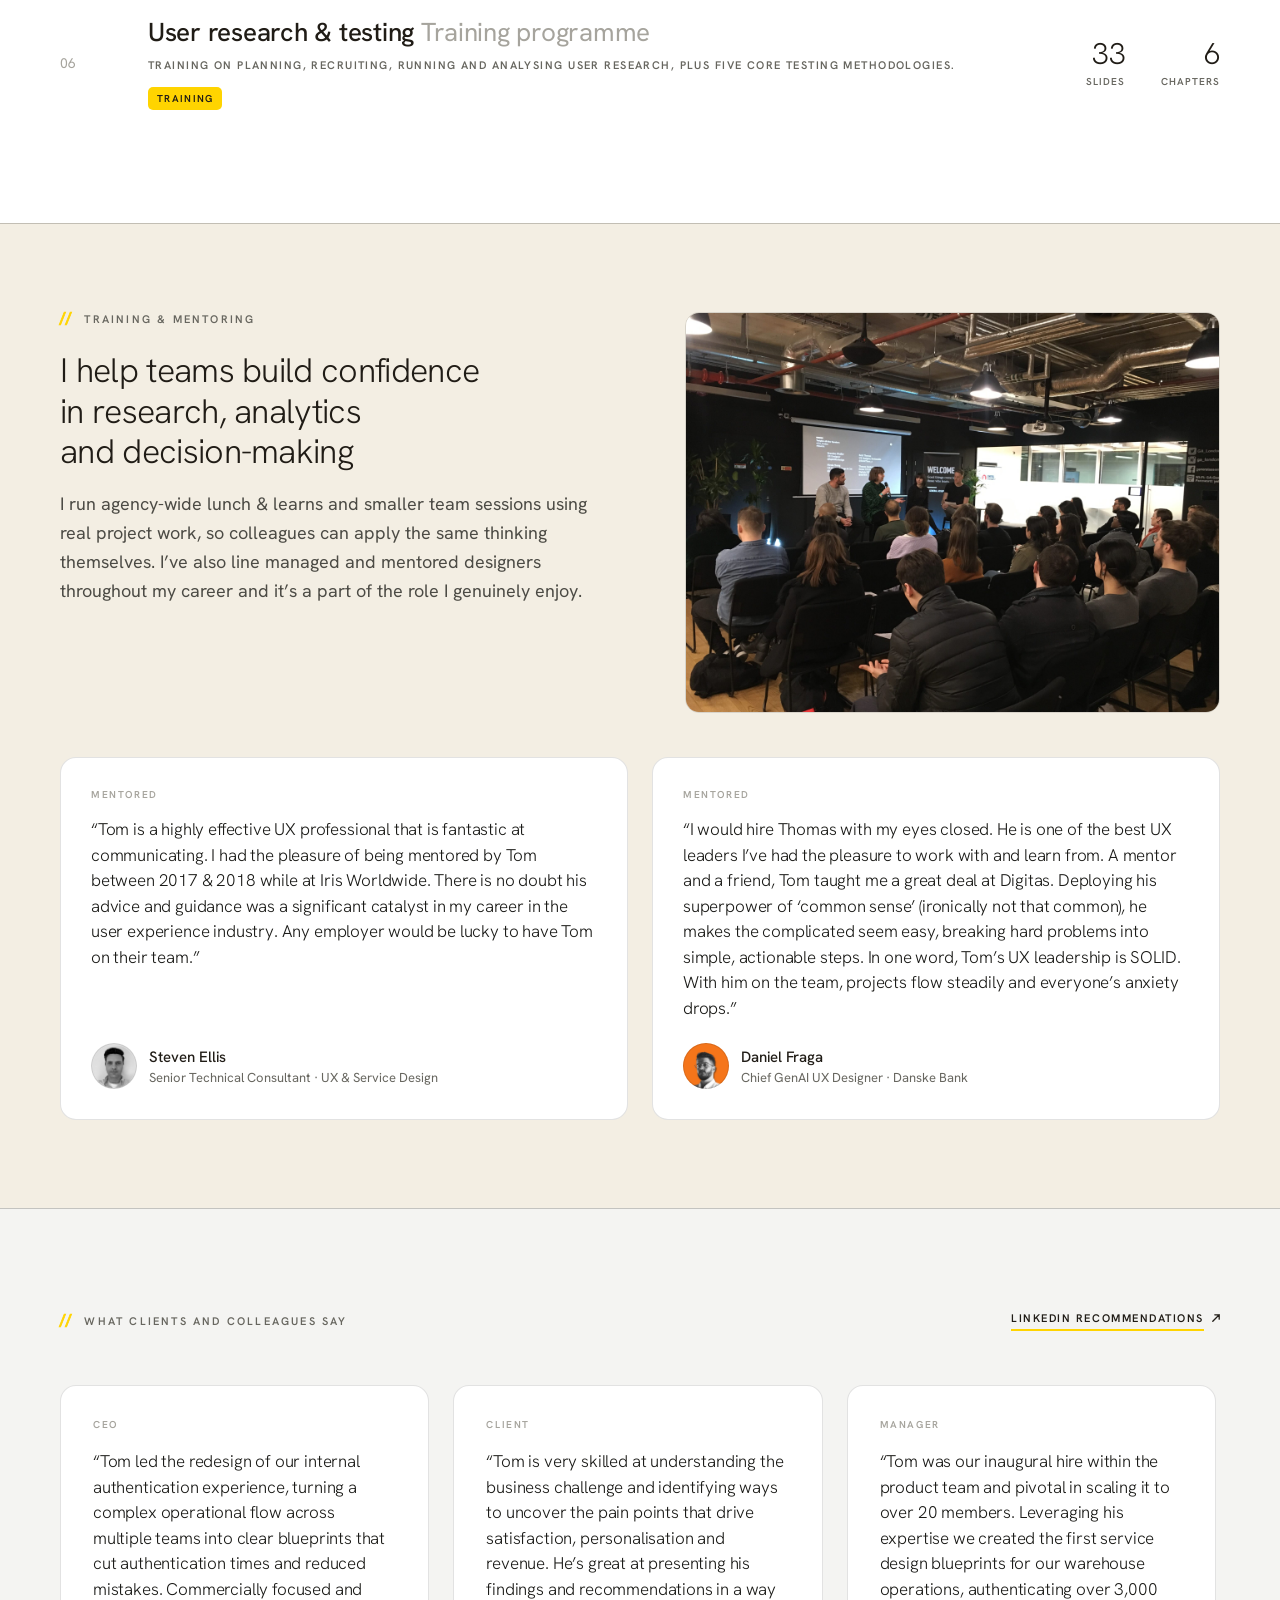
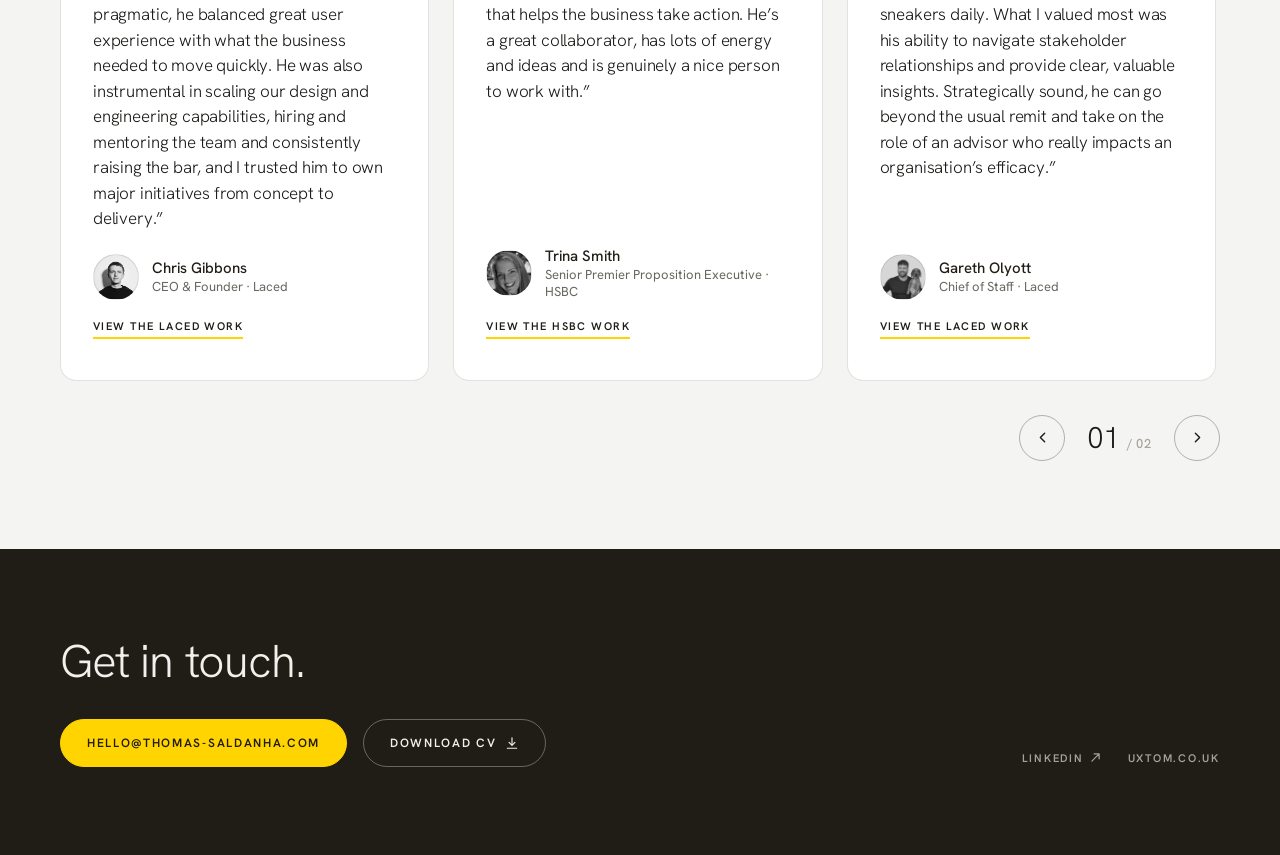
==== commit 80b866be: "Talk page: control hierarchy, copy, and the site's own CTA button Closing band copy is Thomas's fina" ====
--- a/index.html
+++ b/index.html
@@ -261,8 +261,8 @@
     <a class="row row--article" href="talks/user-research-and-testing/">
       <span class="row-num">06</span>
       <div class="row-main">
-        <div class="row-title">User research &amp; testing <span class="row-sub">Training guide</span></div>
-        <div class="row-disc">Planning · Recruitment · Conduct · Analysis · Methodologies</div>
+        <div class="row-title">User research &amp; testing <span class="row-sub">Training programme</span></div>
+        <div class="row-disc">Training on planning, recruiting, running and analysing user research, plus five core testing methodologies.</div>
         <div class="row-tag"><span class="tag">Training</span></div>
         <div class="row-artmeta"><span class="tag">Training</span></div>
       </div>
@@ -282,7 +282,7 @@
   <section class="mentoring">
     <div class="mentor-grid">
       <div class="mentor-intro">
-        <div class="kicker-row kicker-row--mentor"><span class="mark">//</span><span class="kicker kicker--mentor">Mentoring &amp; upskilling</span></div>
+        <div class="kicker-row kicker-row--mentor"><span class="mark">//</span><span class="kicker kicker--mentor">Training &amp; mentoring</span></div>
         <h2 class="mentor-title">I help teams build confidence in research, analytics and decision-making</h2>
         <p class="mentor-lede">I run agency-wide lunch &amp; learns and smaller team sessions using real project work, so colleagues can apply the same thinking themselves. I’ve also line managed and mentored designers throughout my career and it’s a part of the role I genuinely enjoy.</p>
       </div>
--- a/styles.css
+++ b/styles.css
@@ -2849,13 +2849,13 @@
 /* --- intro band ------------------------------------------------------- */
 .tk-intro{padding:80px 0 0;padding-inline:var(--csb)}
 .kicker-row--talk{margin-bottom:18px}
-.tk-h1{font:300 62px/1.04 'Hanken Grotesk',system-ui,sans-serif;letter-spacing:-.035em;color:#1a1a17;margin:0;max-width:22ch;text-wrap:balance}
+.tk-h1{font:300 52px/1.03 'Hanken Grotesk',system-ui,sans-serif;letter-spacing:-.035em;color:#1a1a17;margin:0;max-width:24ch;text-wrap:balance}
 .tk-lede{font:400 19px/1.6 'Hanken Grotesk',system-ui,sans-serif;color:#4c4b45;margin:26px 0 0;max-width:62ch;text-wrap:pretty}
 
 /* --- the viewer ------------------------------------------------------- */
 .tk-deck{padding:56px 0 0;padding-inline:var(--csb)}
-.dk-frame{position:relative;width:100%;aspect-ratio:16/9;border:1px solid rgba(18,18,16,.12);border-radius:14px;overflow:hidden;background:#1a1714;box-shadow:0 18px 44px rgba(18,18,16,.10);cursor:pointer}
-.dk-frame:fullscreen{border-radius:0;border:0;box-shadow:none;aspect-ratio:auto;width:100%;height:100%}
+.dk-frame{position:relative;width:100%;aspect-ratio:16/9;border:1px solid rgba(18,18,16,.12);border-radius:14px;overflow:hidden;background:#1a1714;cursor:pointer}
+.dk-frame:fullscreen{border-radius:0;border:0;aspect-ratio:auto;width:100%;height:100%}
 .dk-stage{position:absolute;left:50%;top:50%;width:1920px;height:1080px;transform:translate(-50%,-50%) scale(var(--dk-k,1));transform-origin:50% 50%}
 
 /* Controls, ABOVE the frame: a reader needs to know how to move through before
@@ -2865,6 +2865,7 @@
    44px targets whatever the column width. */
 .dk-bar{display:flex;justify-content:space-between;align-items:flex-end;gap:24px 32px;flex-wrap:wrap;padding-top:26px;margin-bottom:22px;border-top:1px solid rgba(18,18,16,.12)}
 .dk-nav,.dk-jump{display:flex;flex-direction:column;gap:12px;min-width:0}
+.dk-nav{align-items:flex-end}   /* the right-hand group: both its rows flush right */
 .dk-nav-row,.dk-jump-row{display:flex;align-items:center;gap:12px;flex-wrap:wrap}
 .dk-hint{font:400 14px/1.4 'JetBrains Mono',ui-monospace,monospace;color:#a6a49d}
 .dk-hint-m{display:none}
@@ -2872,9 +2873,16 @@
 .dk-btn{width:44px;height:44px;flex:none;display:flex;align-items:center;justify-content:center;background:none;border:1px solid rgba(18,18,16,.3);border-radius:100px;color:#1a1a17;cursor:pointer;padding:0;transition:background .18s ease,border-color .18s ease,color .18s ease}
 .dk-btn:hover:not(:disabled){background:#ffd400;border-color:#ffd400}
 .dk-btn:disabled{opacity:.32;cursor:default}
-.dk-count{font:300 22px/1 'Hanken Grotesk',system-ui,sans-serif;letter-spacing:-.01em;color:#1a1a17;font-variant-numeric:tabular-nums;white-space:nowrap}
-.dk-count span{color:#a6a49d}
-.dk-name{font:600 10px/1.3 'Hanken Grotesk',system-ui,sans-serif;letter-spacing:.16em;text-transform:uppercase;color:#67665f;min-width:0}
+/* Forward is the control almost every reader wants, so it carries the system's
+   CTA fill on its own. Back and full screen are the quieter grey, the same
+   fill the chapter pills rest on, so the three read as one primary and two
+   secondaries rather than three equal buttons. */
+.dk-btn--next{background:#ffd400;border-color:#ffd400}
+.dk-btn--next:hover:not(:disabled){background:#ffffff;border-color:#ffd400}
+.dk-btn--prev,.dk-btn--quiet{background:#f4f4f2;border-color:rgba(18,18,16,.12)}
+.dk-btn--prev:hover:not(:disabled),.dk-btn--quiet:hover:not(:disabled){background:#ffd400;border-color:#ffd400}
+.dk-count{font:300 22px/1 'Hanken Grotesk',system-ui,sans-serif;letter-spacing:-.01em;font-variant-numeric:tabular-nums;white-space:nowrap;color:#a6a49d}
+.dk-count [data-deck-now]{color:#1a1a17}   /* the slide you are on, inked; the rest stays faint */
 .dk-chaps{display:flex;gap:8px;flex-wrap:wrap}
 .dk-chap{min-height:44px;padding:0 16px;background:#f4f4f2;border:1px solid rgba(18,18,16,.12);border-radius:100px;font:600 10px/1 'Hanken Grotesk',system-ui,sans-serif;letter-spacing:.13em;text-transform:uppercase;color:#67665f;cursor:pointer;transition:background .18s ease,color .18s ease,border-color .18s ease}
 .dk-chap:hover{background:#ffd400;border-color:#ffd400;color:#201C16}
@@ -2889,10 +2897,10 @@
 .tk-cta{background:#f3eee3;border-radius:16px;padding:36px 40px;align-self:start}
 .tk-cta-l{font:600 10px/1 'Hanken Grotesk',system-ui,sans-serif;letter-spacing:.2em;text-transform:uppercase;color:#67665f;margin-bottom:16px}
 .tk-cta-p{font:400 17px/1.6 'Hanken Grotesk',system-ui,sans-serif;color:#4c4b45;margin:0 0 26px}
-.tk-cta-a{display:inline-flex;align-items:center;gap:10px;background:#ffd400;border:1px solid #ffd400;color:#1a1a17;font:600 11px/1 'Hanken Grotesk',system-ui,sans-serif;letter-spacing:.14em;text-transform:uppercase;padding:16px 26px;border-radius:100px;transition:background .18s ease,color .18s ease}
-.tk-cta-a:hover{background:#ffffff;color:#1a1a17}
-.tk-cta-a span{border-bottom:2px solid transparent;padding-bottom:4px;transition:border-color .18s ease}
-.tk-cta-a:hover span{border-bottom-color:#ffd400}
+/* the CTA is the site's own .btn-outline, not a lookalike: same 15/26 padding,
+   same 12px caps, and the same underline-by-text-decoration, which costs no
+   height. A border-bottom underline here made the pill 3px taller than every
+   other button on the site. */
 
 /* the talks index reuses the homepage's index row; it has no .work-head above
    it, so the section carries the top space the head would have given */
@@ -3117,9 +3125,9 @@
   .dk-hint-m{display:block;font:600 10px/1 'Hanken Grotesk',system-ui,sans-serif;letter-spacing:.2em;text-transform:uppercase;color:#67665f}
   .dk-bar{flex-direction:column;align-items:stretch;gap:16px;margin:0 24px 16px;padding-top:22px}
   .dk-nav,.dk-jump{gap:10px}
+  .dk-nav{align-items:flex-start}
   .dk-nav-row{gap:10px}
   .dk-count{font-size:19px}
-  .dk-name{flex:0 1 auto}
   .dk-chaps{gap:6px}
   .dk-chap{padding:0 13px;letter-spacing:.1em}
   /* full screen buys nothing here: below 900px the deck is reflowed text, not a
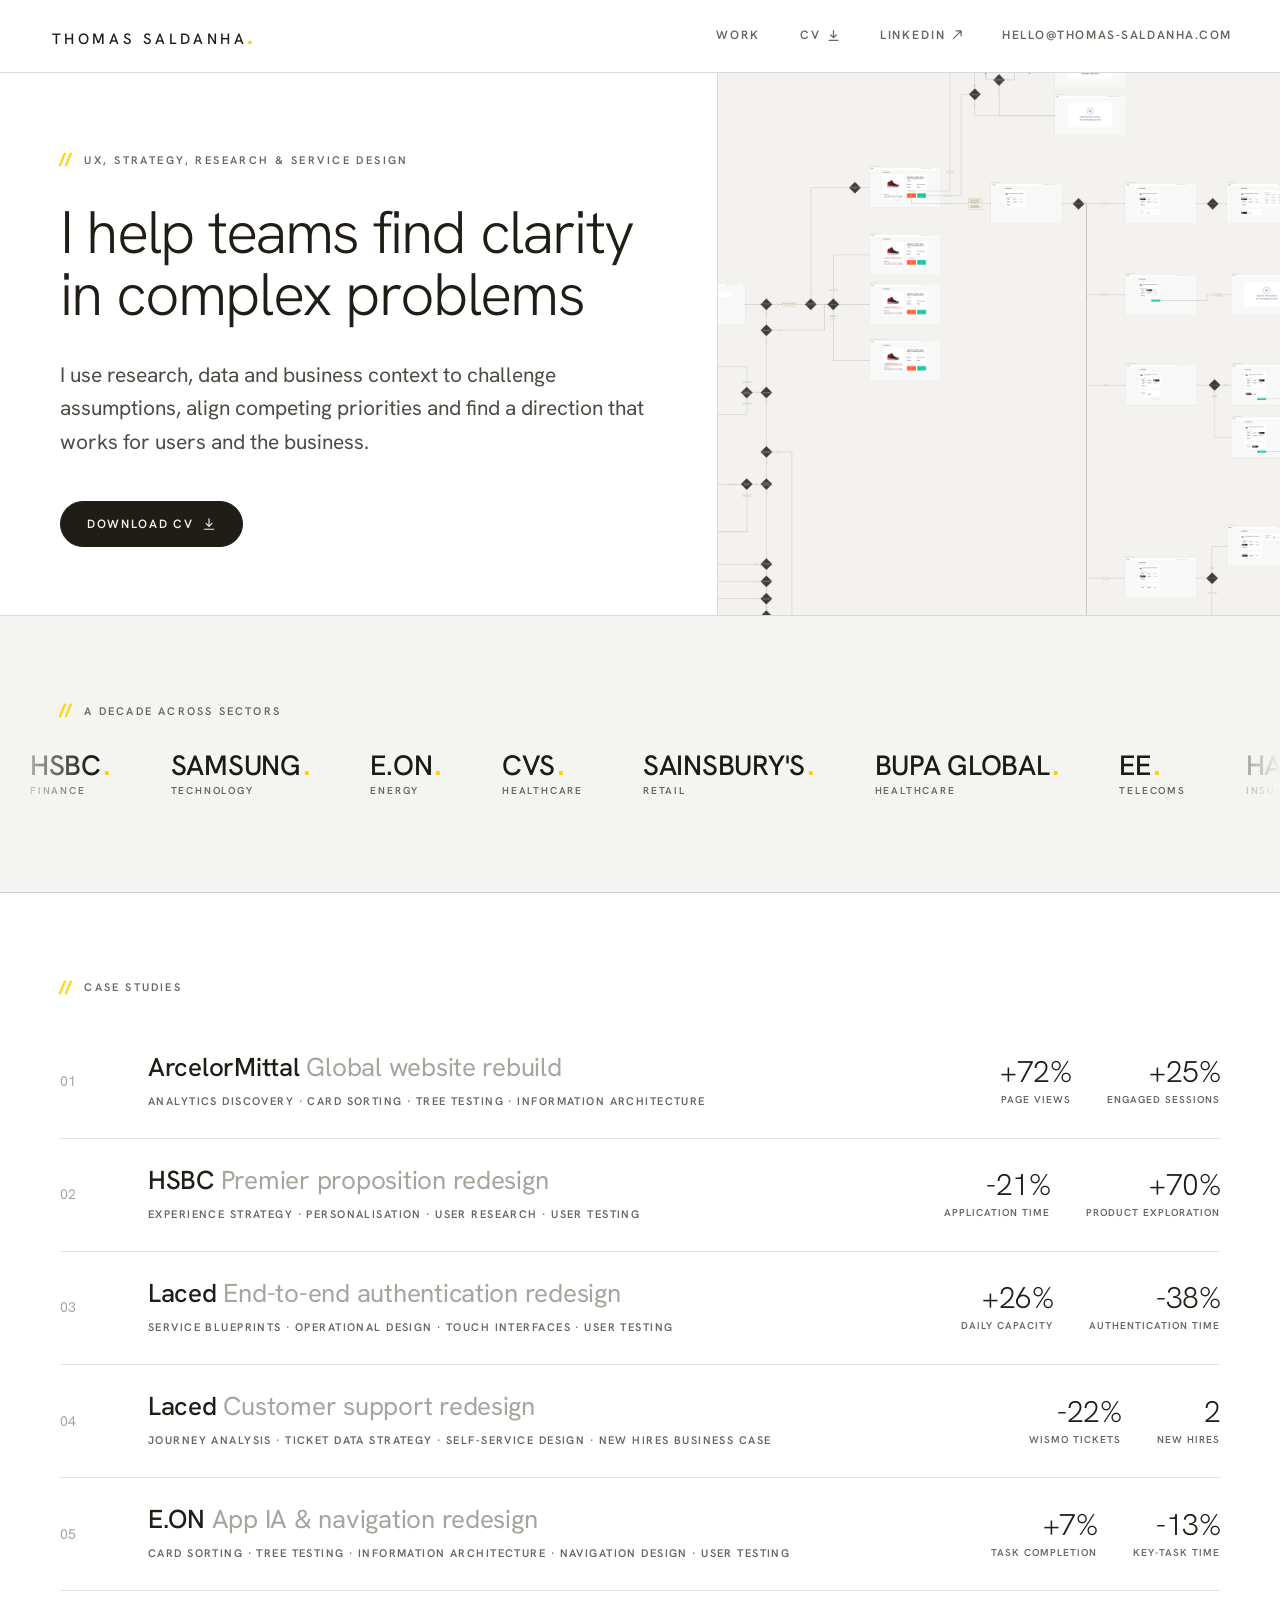
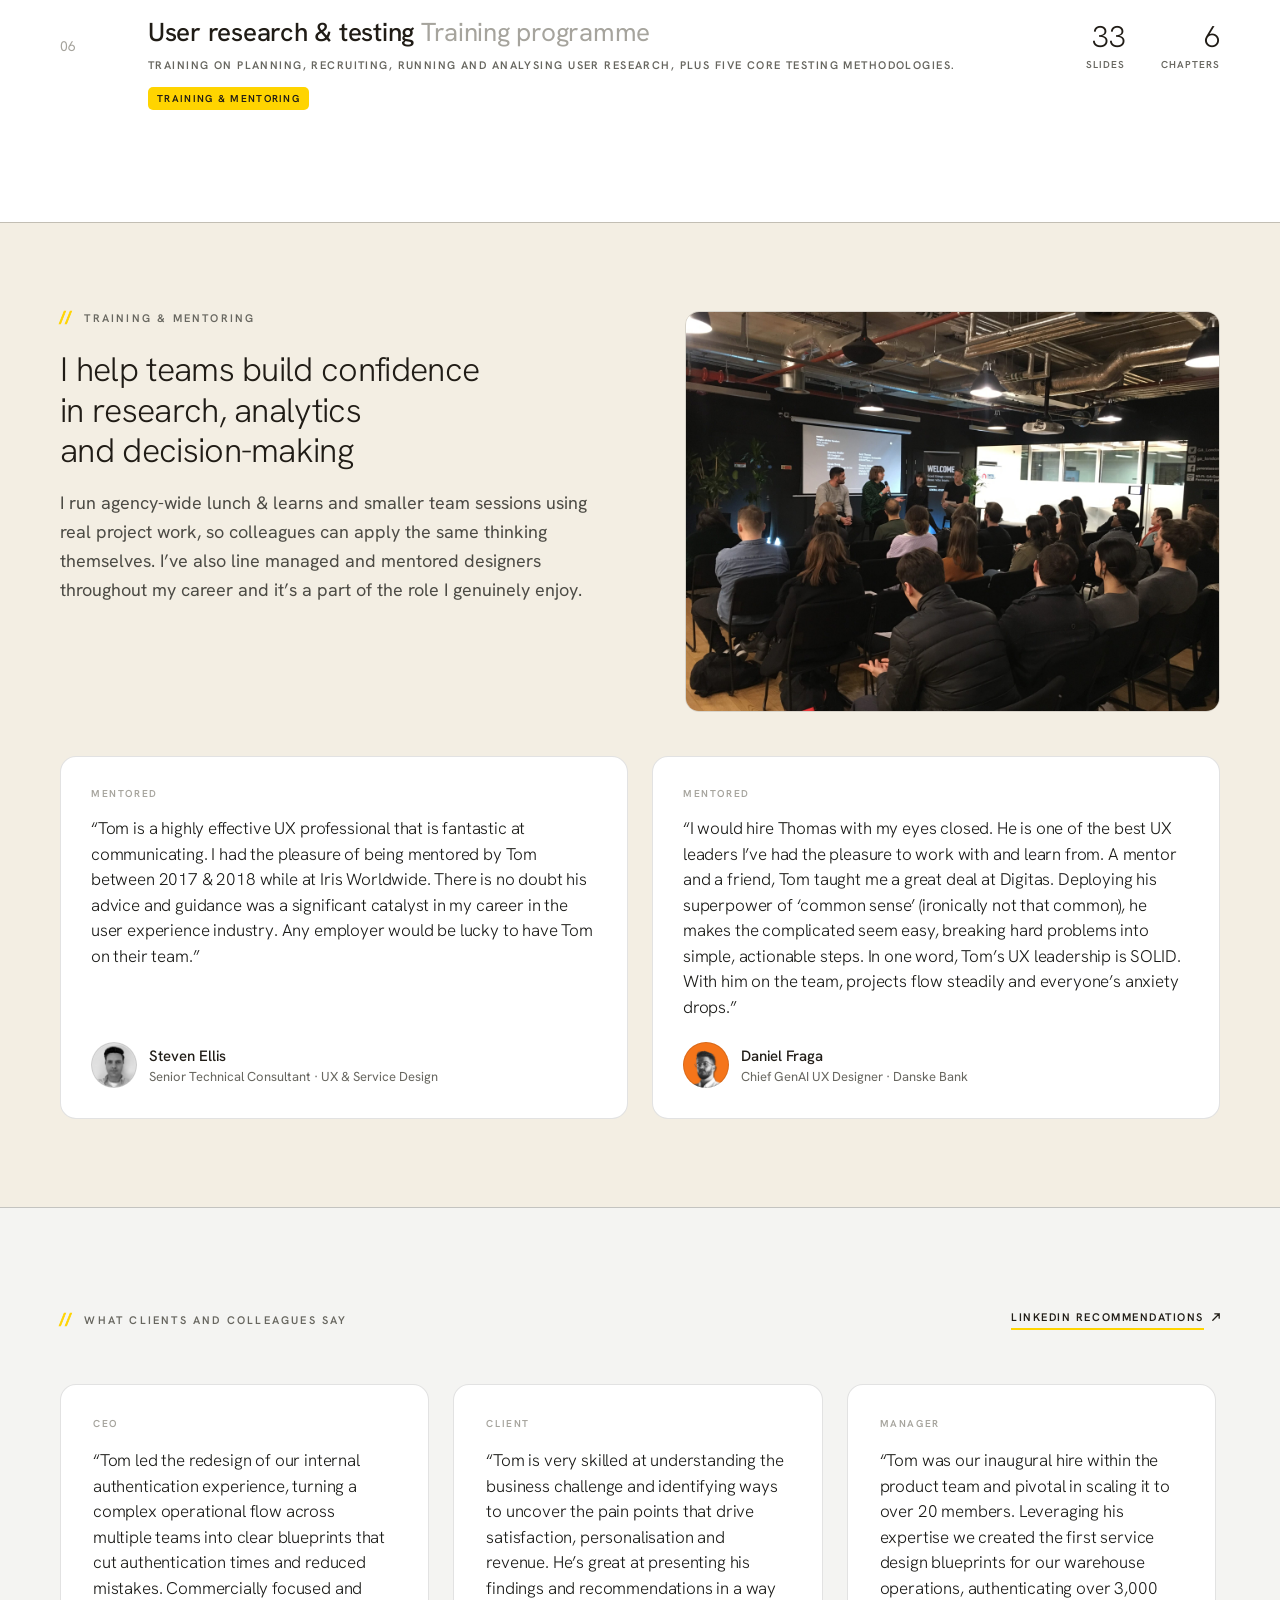
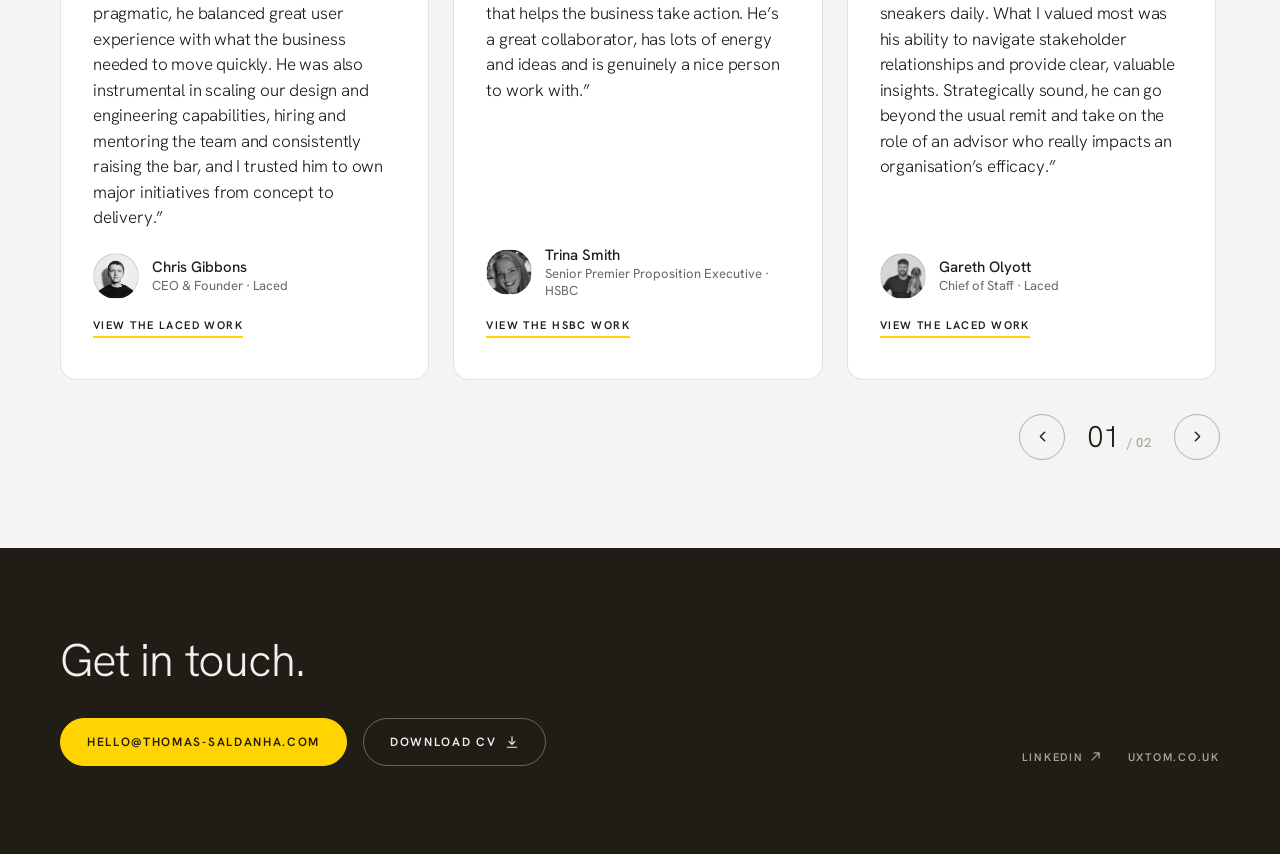
==== commit 7de817b4: "Index row 06 centres like the others; deck chrome tuning Row 06 carries a tag under its discipline l" ====
--- a/index.html
+++ b/index.html
@@ -263,8 +263,8 @@
       <div class="row-main">
         <div class="row-title">User research &amp; testing <span class="row-sub">Training programme</span></div>
         <div class="row-disc">Training on planning, recruiting, running and analysing user research, plus five core testing methodologies.</div>
-        <div class="row-tag"><span class="tag">Training</span></div>
-        <div class="row-artmeta"><span class="tag">Training</span></div>
+        <div class="row-tag"><span class="tag">Training &amp; mentoring</span></div>
+        <div class="row-artmeta"><span class="tag">Training &amp; mentoring</span></div>
       </div>
       <div class="row-metrics">
         <div><div class="metric-n">33</div><div class="metric-l">Slides</div></div>
--- a/styles.css
+++ b/styles.css
@@ -266,6 +266,19 @@
 .row-disc{font:600 11px/1.55 'Hanken Grotesk';letter-spacing:.13em;text-transform:uppercase;color:#67665f;margin-top:11px}
 .row--article .row-disc{line-height:1.4}
 .row-tag{margin-top:12px}
+/* Row 06 carries a tag under its discipline line; no other row does. Left in
+   flow it makes .row-main 32px taller (a 20px pill on a 12px margin), and the
+   grid's align-items:center then drops the index number and the metrics 16px
+   below where they sit on every other row. Taking the tag out of flow and
+   buying the same 32px back as row padding gives an identical row height with
+   the number and the metrics centred on the title and discipline line, exactly
+   as the five case studies above it. Desktop only: below 900px the row is a
+   block, the tag is display:none and .row-artmeta carries it instead. */
+@media (min-width: 900px){
+  .row--article .row-main{position:relative}
+  .row--article .row-tag{position:absolute;top:100%;left:0;margin-top:12px}
+  .row--article{padding-bottom:60px}
+}
 .tag{font:600 10px/1 'Hanken Grotesk';letter-spacing:.13em;text-transform:uppercase;color:#201C16;background:#ffd400;padding:5px 9px;border-radius:5px}
 
 .row-metrics{display:flex;gap:36px;justify-content:flex-end;text-align:right}
@@ -2863,13 +2876,13 @@
    own row of controls, so "Jump to chapter" sits directly over the chapter
    pills. Outside .dk-frame, so they are never scaled by --dk-k and keep their
    44px targets whatever the column width. */
-.dk-bar{display:flex;justify-content:space-between;align-items:flex-end;gap:24px 32px;flex-wrap:wrap;padding-top:26px;margin-bottom:22px;border-top:1px solid rgba(18,18,16,.12)}
+.dk-bar{display:flex;justify-content:space-between;align-items:flex-end;gap:24px 32px;flex-wrap:wrap;padding-top:26px;margin-bottom:32px;border-top:1px solid rgba(18,18,16,.12)}
 .dk-nav,.dk-jump{display:flex;flex-direction:column;gap:12px;min-width:0}
 .dk-nav{align-items:flex-end}   /* the right-hand group: both its rows flush right */
 .dk-nav-row,.dk-jump-row{display:flex;align-items:center;gap:12px;flex-wrap:wrap}
-.dk-hint{font:400 14px/1.4 'JetBrains Mono',ui-monospace,monospace;color:#a6a49d}
+/* both group labels read the same: tracked caps, not one caps and one mono */
+.dk-hint,.dk-jump-l{font:600 10px/1 'Hanken Grotesk',system-ui,sans-serif;letter-spacing:.2em;text-transform:uppercase;color:#67665f}
 .dk-hint-m{display:none}
-.dk-jump-l{font:600 10px/1 'Hanken Grotesk',system-ui,sans-serif;letter-spacing:.2em;text-transform:uppercase;color:#67665f}
 .dk-btn{width:44px;height:44px;flex:none;display:flex;align-items:center;justify-content:center;background:none;border:1px solid rgba(18,18,16,.3);border-radius:100px;color:#1a1a17;cursor:pointer;padding:0;transition:background .18s ease,border-color .18s ease,color .18s ease}
 .dk-btn:hover:not(:disabled){background:#ffd400;border-color:#ffd400}
 .dk-btn:disabled{opacity:.32;cursor:default}
@@ -2879,7 +2892,8 @@
    secondaries rather than three equal buttons. */
 .dk-btn--next{background:#ffd400;border-color:#ffd400}
 .dk-btn--next:hover:not(:disabled){background:#ffffff;border-color:#ffd400}
-.dk-btn--prev,.dk-btn--quiet{background:#f4f4f2;border-color:rgba(18,18,16,.12)}
+.dk-btn--prev{background:#f4f4f2;border-color:rgba(18,18,16,.12)}
+.dk-btn--quiet{background:#ffffff;border-color:rgba(18,18,16,.12)}
 .dk-btn--prev:hover:not(:disabled),.dk-btn--quiet:hover:not(:disabled){background:#ffd400;border-color:#ffd400}
 .dk-count{font:300 22px/1 'Hanken Grotesk',system-ui,sans-serif;letter-spacing:-.01em;font-variant-numeric:tabular-nums;white-space:nowrap;color:#a6a49d}
 .dk-count [data-deck-now]{color:#1a1a17}   /* the slide you are on, inked; the rest stays faint */
@@ -3123,7 +3137,7 @@
   .dk-s--flat{padding:0}
   .dk-hint{display:none}
   .dk-hint-m{display:block;font:600 10px/1 'Hanken Grotesk',system-ui,sans-serif;letter-spacing:.2em;text-transform:uppercase;color:#67665f}
-  .dk-bar{flex-direction:column;align-items:stretch;gap:16px;margin:0 24px 16px;padding-top:22px}
+  .dk-bar{flex-direction:column;align-items:stretch;gap:16px;margin:0 24px 24px;padding-top:22px}
   .dk-nav,.dk-jump{gap:10px}
   .dk-nav{align-items:flex-start}
   .dk-nav-row{gap:10px}
